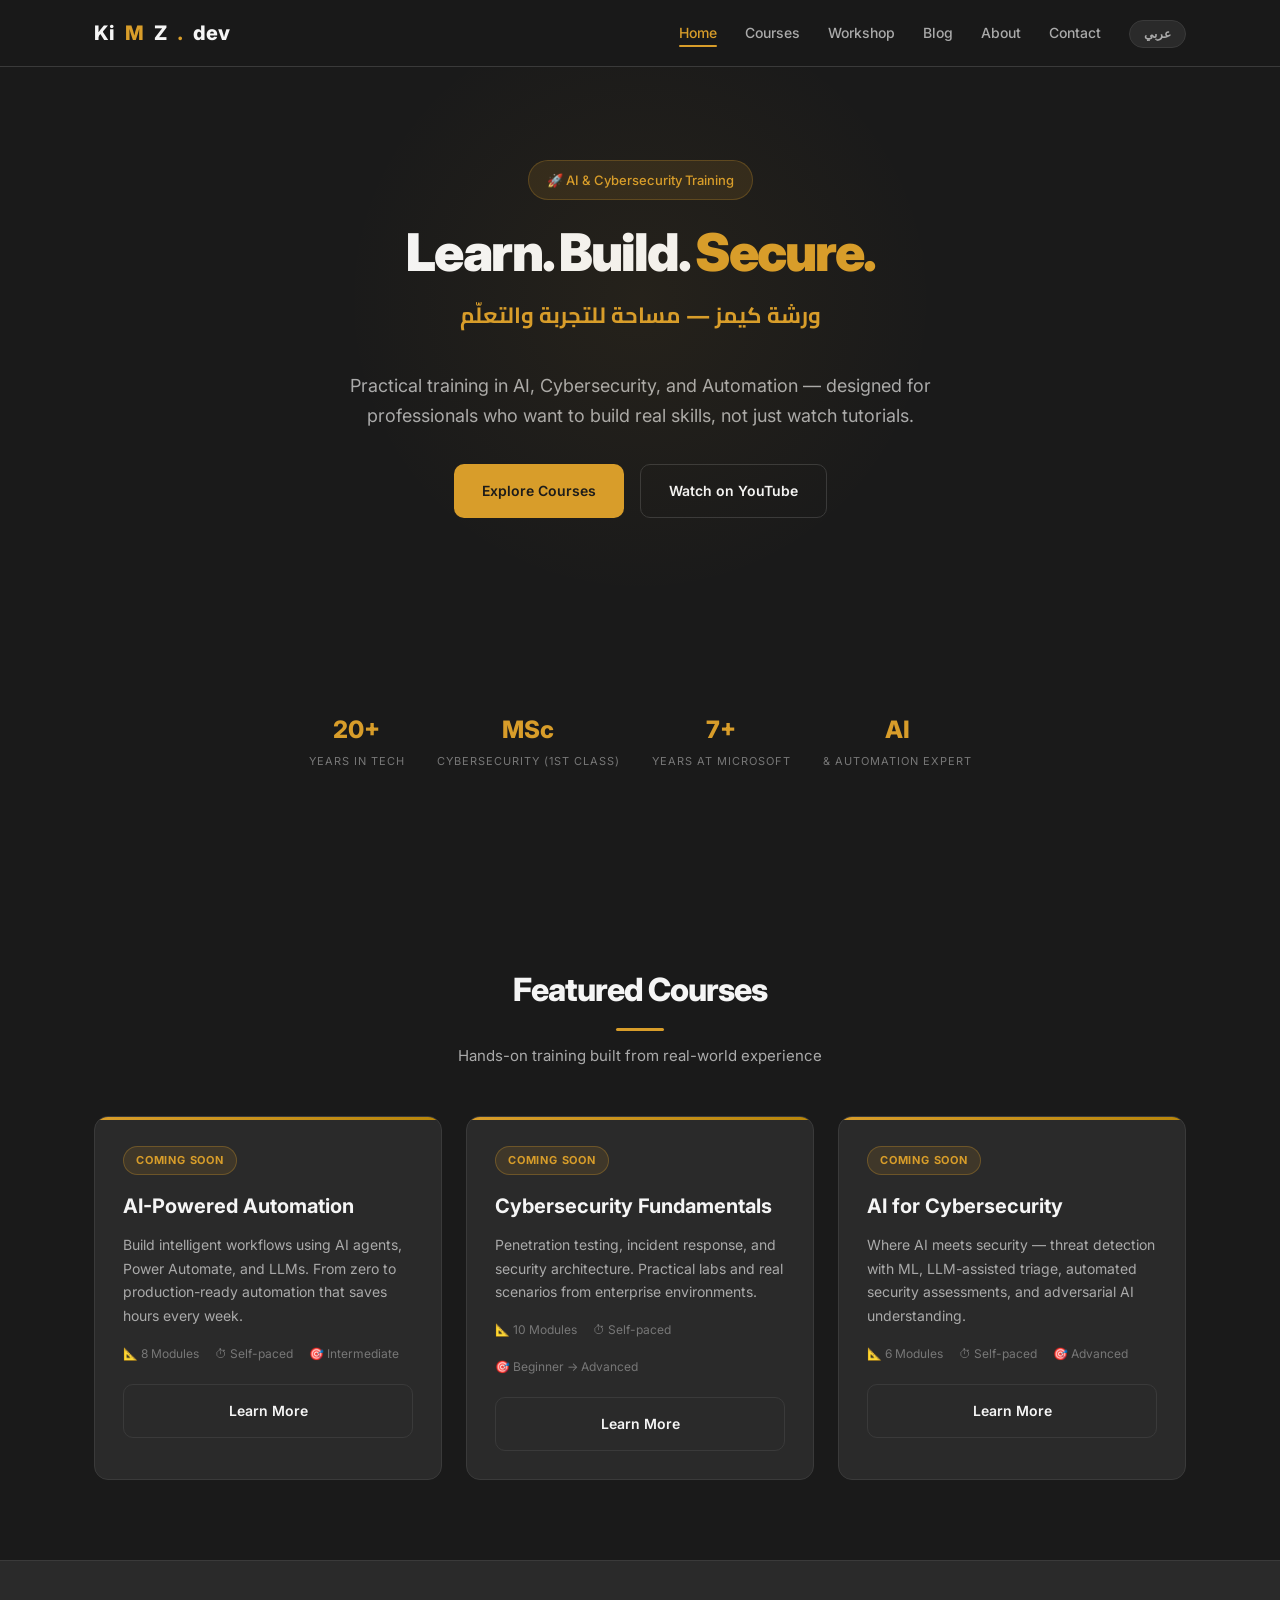
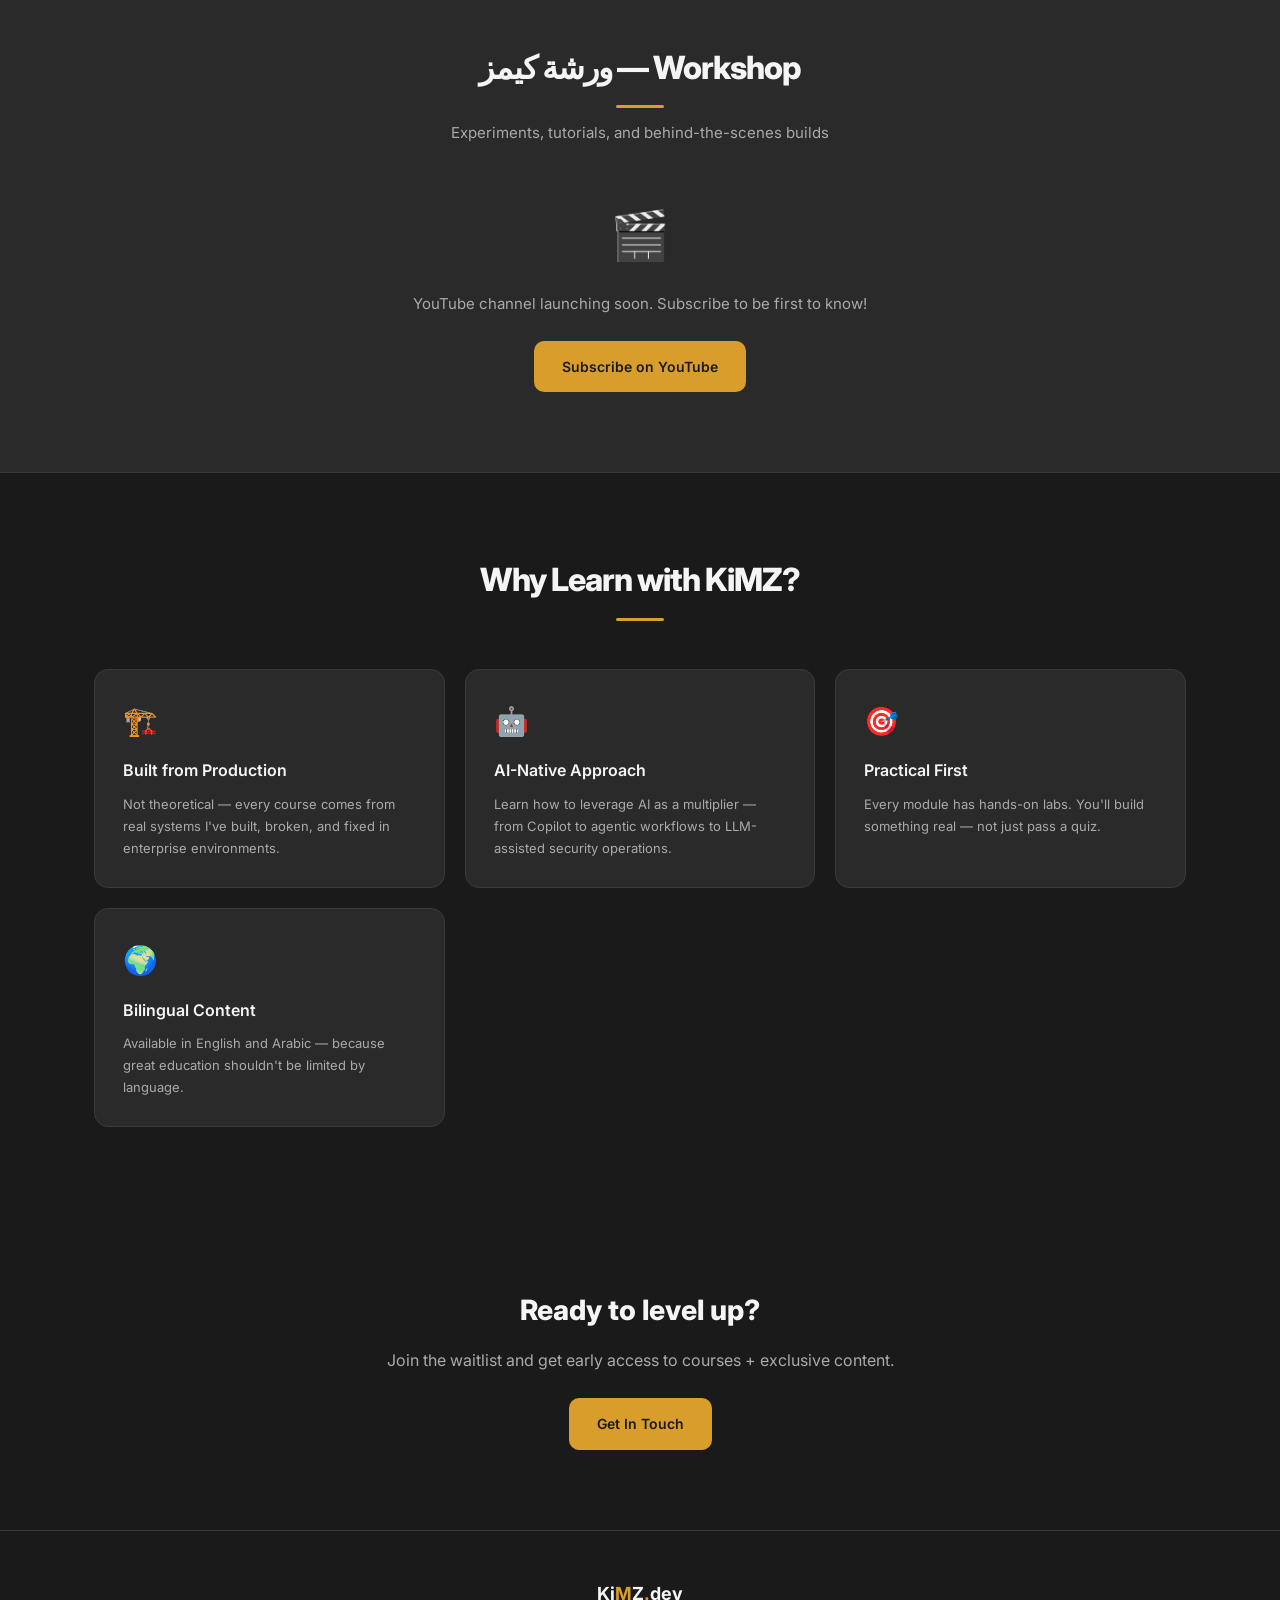
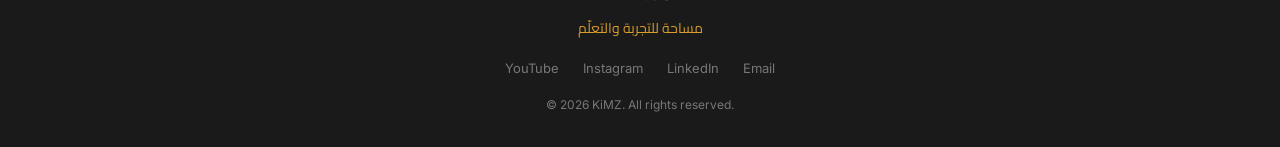
==== index.html @ 9100effc "Initial commit: kimz.dev multi-page website Bilingual (EN/AR) static site for AI & Cybersecurity tra" ====
<!DOCTYPE html>
<html lang="en">
<head>
  <meta charset="UTF-8">
  <meta name="viewport" content="width=device-width, initial-scale=1.0">
  <title>KiMZ — AI & Cybersecurity Training</title>
  <meta name="description" content="Practical training in AI, Cybersecurity, and Automation by Karim Khidr (KiMZ). Hands-on courses for professionals.">
  <meta property="og:title" content="KiMZ — AI & Cybersecurity Training">
  <meta property="og:description" content="Practical training in AI, Cybersecurity, and Automation. Learn. Build. Secure.">
  <meta property="og:type" content="website">
  <link rel="stylesheet" href="css/style.css">
</head>
<body>

<!-- Navigation -->
<nav class="nav">
  <div class="nav-inner">
    <a href="index.html" class="nav-brand">Ki<span class="brand-dot">M</span>Z<span class="brand-dot">.</span>dev</a>
    <ul class="nav-links">
      <li><a href="index.html" data-page="index.html" data-i18n="nav.home">Home</a></li>
      <li><a href="courses.html" data-page="courses.html" data-i18n="nav.courses">Courses</a></li>
      <li><a href="workshop.html" data-page="workshop.html" data-i18n="nav.workshop">Workshop</a></li>
      <li><a href="blog.html" data-page="blog.html" data-i18n="nav.blog">Blog</a></li>
      <li><a href="about.html" data-page="about.html" data-i18n="nav.about">About</a></li>
      <li><a href="contact.html" data-page="contact.html" data-i18n="nav.contact">Contact</a></li>
      <li><button class="lang-toggle" onclick="toggleLanguage()">عربي</button></li>
    </ul>
    <button class="nav-mobile-btn" onclick="toggleMobileNav()">☰</button>
  </div>
</nav>

<!-- Hero -->
<section class="hero">
  <div class="container">
    <div class="hero-badge" data-i18n="hero.badge">🚀 AI & Cybersecurity Training</div>
    <h1 data-i18n="hero.title">Learn. Build. <span class="gold">Secure.</span></h1>
    <p class="arabic-tagline" data-i18n="hero.tagline">ورشة كيمز — مساحة للتجربة والتعلّم</p>
    <p class="subtitle" data-i18n="hero.subtitle">Practical training in AI, Cybersecurity, and Automation — designed for professionals who want to build real skills, not just watch tutorials.</p>
    <div style="display: flex; gap: 16px; justify-content: center; flex-wrap: wrap;">
      <a href="courses.html" class="btn btn-primary" data-i18n="hero.cta_courses">Explore Courses</a>
      <a href="https://youtube.com/@warshetkimz" target="_blank" class="btn btn-outline" data-i18n="hero.cta_youtube">Watch on YouTube</a>
    </div>
  </div>
</section>

<!-- Trust / Stats -->
<section class="section">
  <div class="container">
    <div class="trust-row fade-in">
      <div class="trust-item">
        <div class="trust-value">20+</div>
        <div class="trust-label">Years in Tech</div>
      </div>
      <div class="trust-item">
        <div class="trust-value">MSc</div>
        <div class="trust-label">Cybersecurity (1st Class)</div>
      </div>
      <div class="trust-item">
        <div class="trust-value">7+</div>
        <div class="trust-label">Years at Microsoft</div>
      </div>
      <div class="trust-item">
        <div class="trust-value">AI</div>
        <div class="trust-label">& Automation Expert</div>
      </div>
    </div>
  </div>
</section>

<!-- Featured Courses Preview -->
<section class="section">
  <div class="container">
    <div class="section-header fade-in">
      <h2>Featured Courses</h2>
      <div class="accent-line"></div>
      <p>Hands-on training built from real-world experience</p>
    </div>

    <div class="courses-grid">
      <div class="card course-card fade-in">
        <span class="course-badge">Coming Soon</span>
        <h3>AI-Powered Automation</h3>
        <p class="course-desc">Build intelligent workflows using AI agents, Power Automate, and LLMs. From zero to production-ready automation that saves hours every week.</p>
        <div class="course-meta">
          <span>📐 8 Modules</span>
          <span>⏱ Self-paced</span>
          <span>🎯 Intermediate</span>
        </div>
        <a href="courses.html" class="btn btn-outline" style="width: 100%; justify-content: center;">Learn More</a>
      </div>

      <div class="card course-card fade-in">
        <span class="course-badge">Coming Soon</span>
        <h3>Cybersecurity Fundamentals</h3>
        <p class="course-desc">Penetration testing, incident response, and security architecture. Practical labs and real scenarios from enterprise environments.</p>
        <div class="course-meta">
          <span>📐 10 Modules</span>
          <span>⏱ Self-paced</span>
          <span>🎯 Beginner → Advanced</span>
        </div>
        <a href="courses.html" class="btn btn-outline" style="width: 100%; justify-content: center;">Learn More</a>
      </div>

      <div class="card course-card fade-in">
        <span class="course-badge">Coming Soon</span>
        <h3>AI for Cybersecurity</h3>
        <p class="course-desc">Where AI meets security — threat detection with ML, LLM-assisted triage, automated security assessments, and adversarial AI understanding.</p>
        <div class="course-meta">
          <span>📐 6 Modules</span>
          <span>⏱ Self-paced</span>
          <span>🎯 Advanced</span>
        </div>
        <a href="courses.html" class="btn btn-outline" style="width: 100%; justify-content: center;">Learn More</a>
      </div>
    </div>
  </div>
</section>

<!-- YouTube Preview -->
<section class="section" style="background: var(--bg-card); border-top: 1px solid var(--border); border-bottom: 1px solid var(--border);">
  <div class="container">
    <div class="section-header fade-in">
      <h2>ورشة كيمز — Workshop</h2>
      <div class="accent-line"></div>
      <p>Experiments, tutorials, and behind-the-scenes builds</p>
    </div>
    <div style="text-align: center;" class="fade-in">
      <p style="font-size: 48px; margin-bottom: 16px;">🎬</p>
      <p style="color: var(--text-muted); font-size: 15px; margin-bottom: 24px;">YouTube channel launching soon. Subscribe to be first to know!</p>
      <a href="https://youtube.com/@warshetkimz" target="_blank" class="btn btn-primary">Subscribe on YouTube</a>
    </div>
  </div>
</section>

<!-- Why KiMZ -->
<section class="section">
  <div class="container">
    <div class="section-header fade-in">
      <h2>Why Learn with KiMZ?</h2>
      <div class="accent-line"></div>
    </div>

    <div style="display: grid; grid-template-columns: repeat(auto-fit, minmax(280px, 1fr)); gap: 20px;">
      <div class="card fade-in">
        <p style="font-size: 28px; margin-bottom: 12px;">🏗️</p>
        <h3 style="font-size: 16px; font-weight: 600; margin-bottom: 8px;">Built from Production</h3>
        <p style="font-size: 13px; color: var(--text-muted);">Not theoretical — every course comes from real systems I've built, broken, and fixed in enterprise environments.</p>
      </div>
      <div class="card fade-in">
        <p style="font-size: 28px; margin-bottom: 12px;">🤖</p>
        <h3 style="font-size: 16px; font-weight: 600; margin-bottom: 8px;">AI-Native Approach</h3>
        <p style="font-size: 13px; color: var(--text-muted);">Learn how to leverage AI as a multiplier — from Copilot to agentic workflows to LLM-assisted security operations.</p>
      </div>
      <div class="card fade-in">
        <p style="font-size: 28px; margin-bottom: 12px;">🎯</p>
        <h3 style="font-size: 16px; font-weight: 600; margin-bottom: 8px;">Practical First</h3>
        <p style="font-size: 13px; color: var(--text-muted);">Every module has hands-on labs. You'll build something real — not just pass a quiz.</p>
      </div>
      <div class="card fade-in">
        <p style="font-size: 28px; margin-bottom: 12px;">🌍</p>
        <h3 style="font-size: 16px; font-weight: 600; margin-bottom: 8px;">Bilingual Content</h3>
        <p style="font-size: 13px; color: var(--text-muted);">Available in English and Arabic — because great education shouldn't be limited by language.</p>
      </div>
    </div>
  </div>
</section>

<!-- CTA -->
<section class="section" style="text-align: center;">
  <div class="container fade-in">
    <h2 style="font-size: 28px; font-weight: 800; margin-bottom: 12px;">Ready to level up?</h2>
    <p style="color: var(--text-muted); margin-bottom: 24px;">Join the waitlist and get early access to courses + exclusive content.</p>
    <a href="contact.html" class="btn btn-primary">Get In Touch</a>
  </div>
</section>

<!-- Footer -->
<footer class="footer">
  <div class="container">
    <div class="footer-brand">Ki<span class="gold">M</span>Z<span class="gold">.</span>dev</div>
    <p data-i18n="footer.tagline" style="color: var(--gold); font-family: var(--font-ar); font-size: 14px;">مساحة للتجربة والتعلّم</p>
    <div class="footer-links">
      <a href="https://youtube.com/@warshetkimz" target="_blank">YouTube</a>
      <a href="https://instagram.com/warshetkimz" target="_blank">Instagram</a>
      <a href="https://linkedin.com/in/karim-khidr-39a57123" target="_blank">LinkedIn</a>
      <a href="mailto:kkhidr@gmail.com">Email</a>
    </div>
    <p class="footer-copy" data-i18n="footer.copy">© 2026 KiMZ. All rights reserved.</p>
  </div>
</footer>

<script src="js/main.js"></script>
</body>
</html>
---- css/style.css ----
/* ═══════════════════════════════════════════
   kimz.dev — Global Styles
   Brand: ورشة كيمز (Warshet KiMZ)
   Palette: Amber #D89D2A · Charcoal #1A1A1A · White #F5F5F5
   ═══════════════════════════════════════════ */

@import url('https://fonts.googleapis.com/css2?family=Inter:wght@300;400;500;600;700;800;900&family=Cairo:wght@400;600;700;800&display=swap');

:root {
  --gold: #D89D2A;
  --gold-dim: #b8860b;
  --gold-glow: rgba(216, 157, 42, 0.12);
  --gold-bright: #f0b840;
  --bg: #1A1A1A;
  --bg-card: #2A2A2A;
  --bg-elevated: #3A3A3A;
  --text: #F5F5F5;
  --text-muted: #aaaaaa;
  --text-dim: #777777;
  --border: #3A3A3A;
  --radius: 14px;
  --radius-sm: 8px;
  --transition: 0.3s ease;
  --font-en: 'Inter', -apple-system, BlinkMacSystemFont, sans-serif;
  --font-ar: 'Cairo', 'Inter', sans-serif;
  --max-width: 1140px;
}

* { margin: 0; padding: 0; box-sizing: border-box; }
html { scroll-behavior: smooth; }

body {
  font-family: var(--font-en);
  background: var(--bg);
  color: var(--text);
  line-height: 1.7;
  overflow-x: hidden;
  min-height: 100vh;
}

body[dir="rtl"] {
  font-family: var(--font-ar);
  direction: rtl;
}

a { color: var(--gold); text-decoration: none; transition: color var(--transition); }
a:hover { color: var(--gold-bright); }

img { max-width: 100%; height: auto; }

.container { max-width: var(--max-width); margin: 0 auto; padding: 0 24px; }

/* ─── Navigation ─── */
.nav {
  position: fixed; top: 0; width: 100%; z-index: 1000;
  background: rgba(26, 26, 26, 0.92);
  backdrop-filter: blur(20px);
  border-bottom: 1px solid var(--border);
  padding: 16px 0;
}

.nav-inner {
  max-width: var(--max-width); margin: 0 auto; padding: 0 24px;
  display: flex; justify-content: space-between; align-items: center;
}

.nav-brand {
  display: flex; align-items: center; gap: 10px;
  font-size: 20px; font-weight: 800; color: var(--text);
  text-decoration: none;
}

.nav-brand .brand-dot { color: var(--gold); }

.nav-links { display: flex; gap: 28px; list-style: none; align-items: center; }

.nav-links a {
  color: var(--text-muted); font-size: 14px; font-weight: 500;
  text-decoration: none; transition: color var(--transition);
  position: relative;
}

.nav-links a:hover,
.nav-links a.active { color: var(--gold); }

.nav-links a.active::after {
  content: ''; position: absolute; bottom: -6px; left: 0; right: 0;
  height: 2px; background: var(--gold); border-radius: 1px;
}

.lang-toggle {
  background: var(--bg-card); border: 1px solid var(--border);
  color: var(--text-muted); font-size: 12px; font-weight: 600;
  padding: 6px 14px; border-radius: 20px; cursor: pointer;
  transition: all var(--transition);
}

.lang-toggle:hover { border-color: var(--gold); color: var(--gold); }

.nav-mobile-btn {
  display: none; background: none; border: none;
  color: var(--text); font-size: 24px; cursor: pointer;
}

/* ─── Hero ─── */
.hero {
  padding: 160px 0 80px;
  text-align: center;
  position: relative;
}

.hero::before {
  content: ''; position: absolute; top: 0; left: 50%; transform: translateX(-50%);
  width: 600px; height: 600px;
  background: radial-gradient(circle, rgba(216, 157, 42, 0.06) 0%, transparent 70%);
  pointer-events: none;
}

.hero-badge {
  display: inline-flex; align-items: center; gap: 8px;
  background: var(--gold-glow); border: 1px solid rgba(216, 157, 42, 0.25);
  padding: 8px 18px; border-radius: 24px;
  font-size: 13px; color: var(--gold); font-weight: 500;
  margin-bottom: 24px;
}

.hero h1 {
  font-size: 52px; font-weight: 900; letter-spacing: -2px;
  line-height: 1.1; margin-bottom: 16px;
}

.hero h1 .gold { color: var(--gold); }

.hero .subtitle {
  font-size: 18px; color: var(--text-muted); max-width: 600px;
  margin: 0 auto 32px; line-height: 1.7;
}

.hero .arabic-tagline {
  font-family: var(--font-ar);
  font-size: 22px; font-weight: 700; color: var(--gold);
  margin-bottom: 36px; direction: rtl;
}

/* ─── Buttons ─── */
.btn {
  display: inline-flex; align-items: center; gap: 8px;
  padding: 14px 28px; border-radius: 10px;
  font-size: 14px; font-weight: 600;
  text-decoration: none; transition: all var(--transition);
  cursor: pointer; border: none;
}

.btn-primary {
  background: var(--gold); color: #1A1A1A;
}
.btn-primary:hover { background: var(--gold-bright); color: #1A1A1A; transform: translateY(-2px); box-shadow: 0 8px 24px rgba(216, 157, 42, 0.25); }

.btn-outline {
  background: transparent; color: var(--text);
  border: 1px solid var(--border);
}
.btn-outline:hover { border-color: var(--gold); color: var(--gold); transform: translateY(-2px); }

/* ─── Section ─── */
.section { padding: 80px 0; }
.section-header { text-align: center; margin-bottom: 48px; }
.section-header h2 { font-size: 32px; font-weight: 800; letter-spacing: -1px; margin-bottom: 10px; }
.section-header .accent-line {
  width: 48px; height: 3px; background: var(--gold);
  margin: 0 auto; border-radius: 2px;
}
.section-header p { font-size: 15px; color: var(--text-muted); margin-top: 12px; max-width: 500px; margin-left: auto; margin-right: auto; }

/* ─── Cards ─── */
.card {
  background: var(--bg-card); border: 1px solid var(--border);
  border-radius: var(--radius); padding: 28px;
  transition: all var(--transition);
}
.card:hover { border-color: var(--gold); transform: translateY(-4px); box-shadow: 0 12px 40px rgba(0,0,0,0.3); }

/* ─── Course Cards ─── */
.courses-grid { display: grid; grid-template-columns: repeat(auto-fit, minmax(320px, 1fr)); gap: 24px; }

.course-card { position: relative; overflow: hidden; }
.course-card::before {
  content: ''; position: absolute; top: 0; left: 0; right: 0;
  height: 3px; background: linear-gradient(90deg, var(--gold), var(--gold-dim));
}

.course-badge {
  display: inline-block; background: var(--gold-glow);
  border: 1px solid rgba(216, 157, 42, 0.3);
  color: var(--gold); font-size: 11px; font-weight: 700;
  padding: 4px 12px; border-radius: 16px;
  text-transform: uppercase; letter-spacing: 0.8px;
  margin-bottom: 14px;
}

.course-card h3 { font-size: 20px; font-weight: 700; margin-bottom: 10px; }
.course-card .course-desc { font-size: 14px; color: var(--text-muted); margin-bottom: 16px; line-height: 1.7; }

.course-meta { display: flex; gap: 16px; margin-bottom: 20px; flex-wrap: wrap; }
.course-meta span {
  font-size: 12px; color: var(--text-dim); display: flex;
  align-items: center; gap: 4px;
}

/* ─── Video Grid ─── */
.video-grid { display: grid; grid-template-columns: repeat(auto-fit, minmax(300px, 1fr)); gap: 20px; }
.video-card { border-radius: var(--radius); overflow: hidden; }
.video-card iframe { width: 100%; aspect-ratio: 16/9; border: none; border-radius: var(--radius); }

/* ─── Blog ─── */
.blog-grid { display: grid; grid-template-columns: repeat(auto-fit, minmax(320px, 1fr)); gap: 24px; }
.blog-card .blog-date { font-size: 12px; color: var(--text-dim); margin-bottom: 8px; }
.blog-card h3 { font-size: 18px; font-weight: 600; margin-bottom: 8px; }
.blog-card p { font-size: 14px; color: var(--text-muted); }
.blog-card .blog-tags { display: flex; gap: 8px; margin-top: 14px; flex-wrap: wrap; }
.blog-tag {
  font-size: 11px; padding: 4px 10px; border-radius: 12px;
  background: var(--gold-glow); color: var(--gold);
  border: 1px solid rgba(216, 157, 42, 0.2);
}

/* ─── About Section ─── */
.about-grid { display: grid; grid-template-columns: 1fr 2fr; gap: 40px; align-items: start; }
.about-avatar {
  width: 180px; height: 180px; border-radius: 50%;
  border: 3px solid var(--gold);
  overflow: hidden; margin: 0 auto;
}
.about-avatar img { width: 100%; height: 100%; object-fit: cover; }

/* ─── Contact Form ─── */
.contact-grid { display: grid; grid-template-columns: 1fr 1fr; gap: 40px; }

.form-group { margin-bottom: 20px; }
.form-group label {
  display: block; font-size: 13px; font-weight: 500;
  color: var(--text-muted); margin-bottom: 6px;
}
.form-group input,
.form-group textarea,
.form-group select {
  width: 100%; padding: 12px 16px;
  background: var(--bg-card); border: 1px solid var(--border);
  border-radius: var(--radius-sm); color: var(--text);
  font-family: inherit; font-size: 14px;
  transition: border-color var(--transition);
}
.form-group input:focus,
.form-group textarea:focus,
.form-group select:focus {
  outline: none; border-color: var(--gold);
}
.form-group textarea { min-height: 120px; resize: vertical; }

/* ─── Footer ─── */
.footer {
  padding: 48px 0 32px;
  border-top: 1px solid var(--border);
  text-align: center;
}
.footer-brand { font-size: 18px; font-weight: 700; margin-bottom: 8px; }
.footer-brand .gold { color: var(--gold); }
.footer-links { display: flex; justify-content: center; gap: 24px; margin: 16px 0; flex-wrap: wrap; }
.footer-links a { color: var(--text-dim); font-size: 13px; }
.footer-links a:hover { color: var(--gold); }
.footer-copy { font-size: 12px; color: var(--text-dim); margin-top: 16px; }

/* ─── Trust Badges ─── */
.trust-row {
  display: flex; justify-content: center; gap: 32px;
  padding: 32px 0; flex-wrap: wrap;
}
.trust-item { text-align: center; }
.trust-value { font-size: 24px; font-weight: 800; color: var(--gold); }
.trust-label { font-size: 11px; color: var(--text-dim); text-transform: uppercase; letter-spacing: 1px; margin-top: 2px; }

/* ─── Animations ─── */
.fade-in {
  opacity: 0; transform: translateY(20px);
  transition: opacity 0.6s ease, transform 0.6s ease;
}
.fade-in.visible { opacity: 1; transform: translateY(0); }

/* ─── Responsive ─── */
@media (max-width: 768px) {
  .hero h1 { font-size: 34px; }
  .hero .subtitle { font-size: 15px; }
  .nav-links { display: none; }
  .nav-mobile-btn { display: block; }
  .nav-links.open {
    display: flex; flex-direction: column;
    position: absolute; top: 60px; left: 0; right: 0;
    background: rgba(26, 26, 26, 0.98); padding: 24px;
    border-bottom: 1px solid var(--border);
    gap: 16px;
  }
  .about-grid { grid-template-columns: 1fr; text-align: center; }
  .contact-grid { grid-template-columns: 1fr; }
  .courses-grid { grid-template-columns: 1fr; }
  .trust-row { gap: 20px; }
}
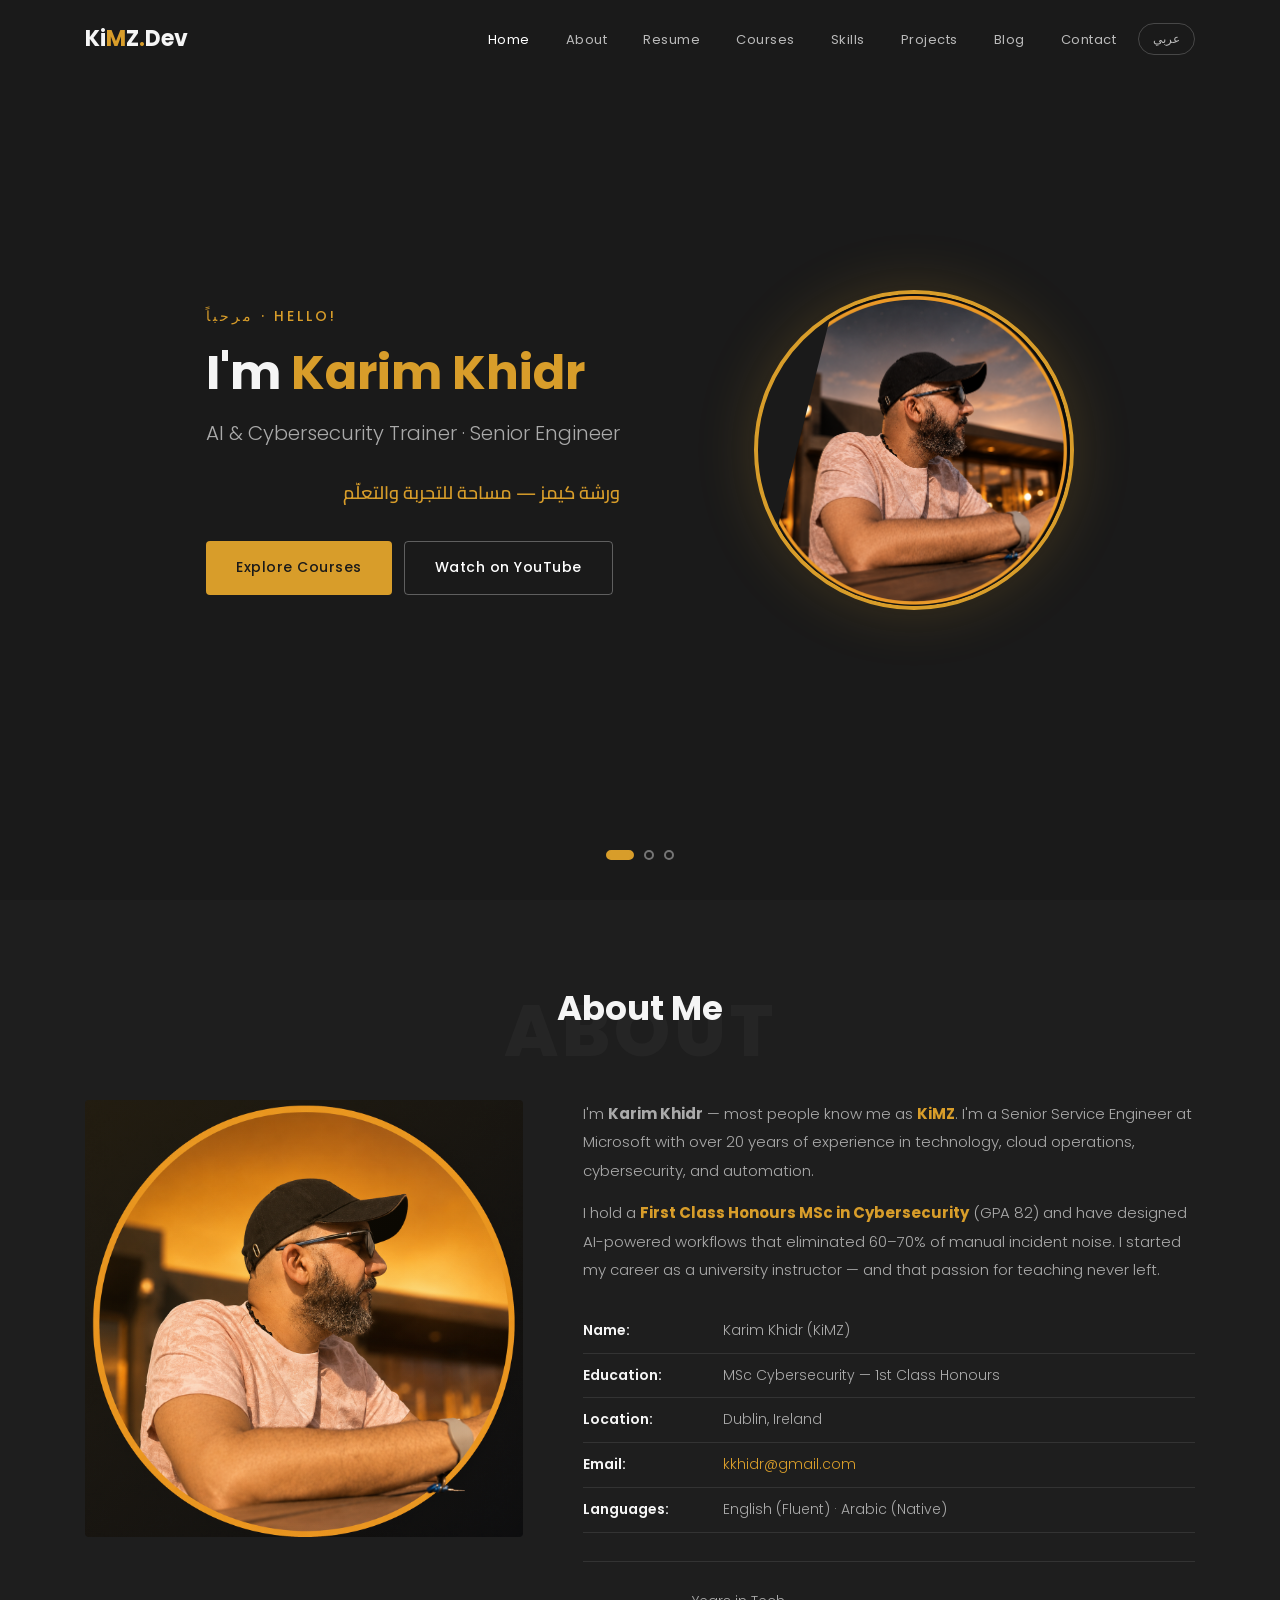
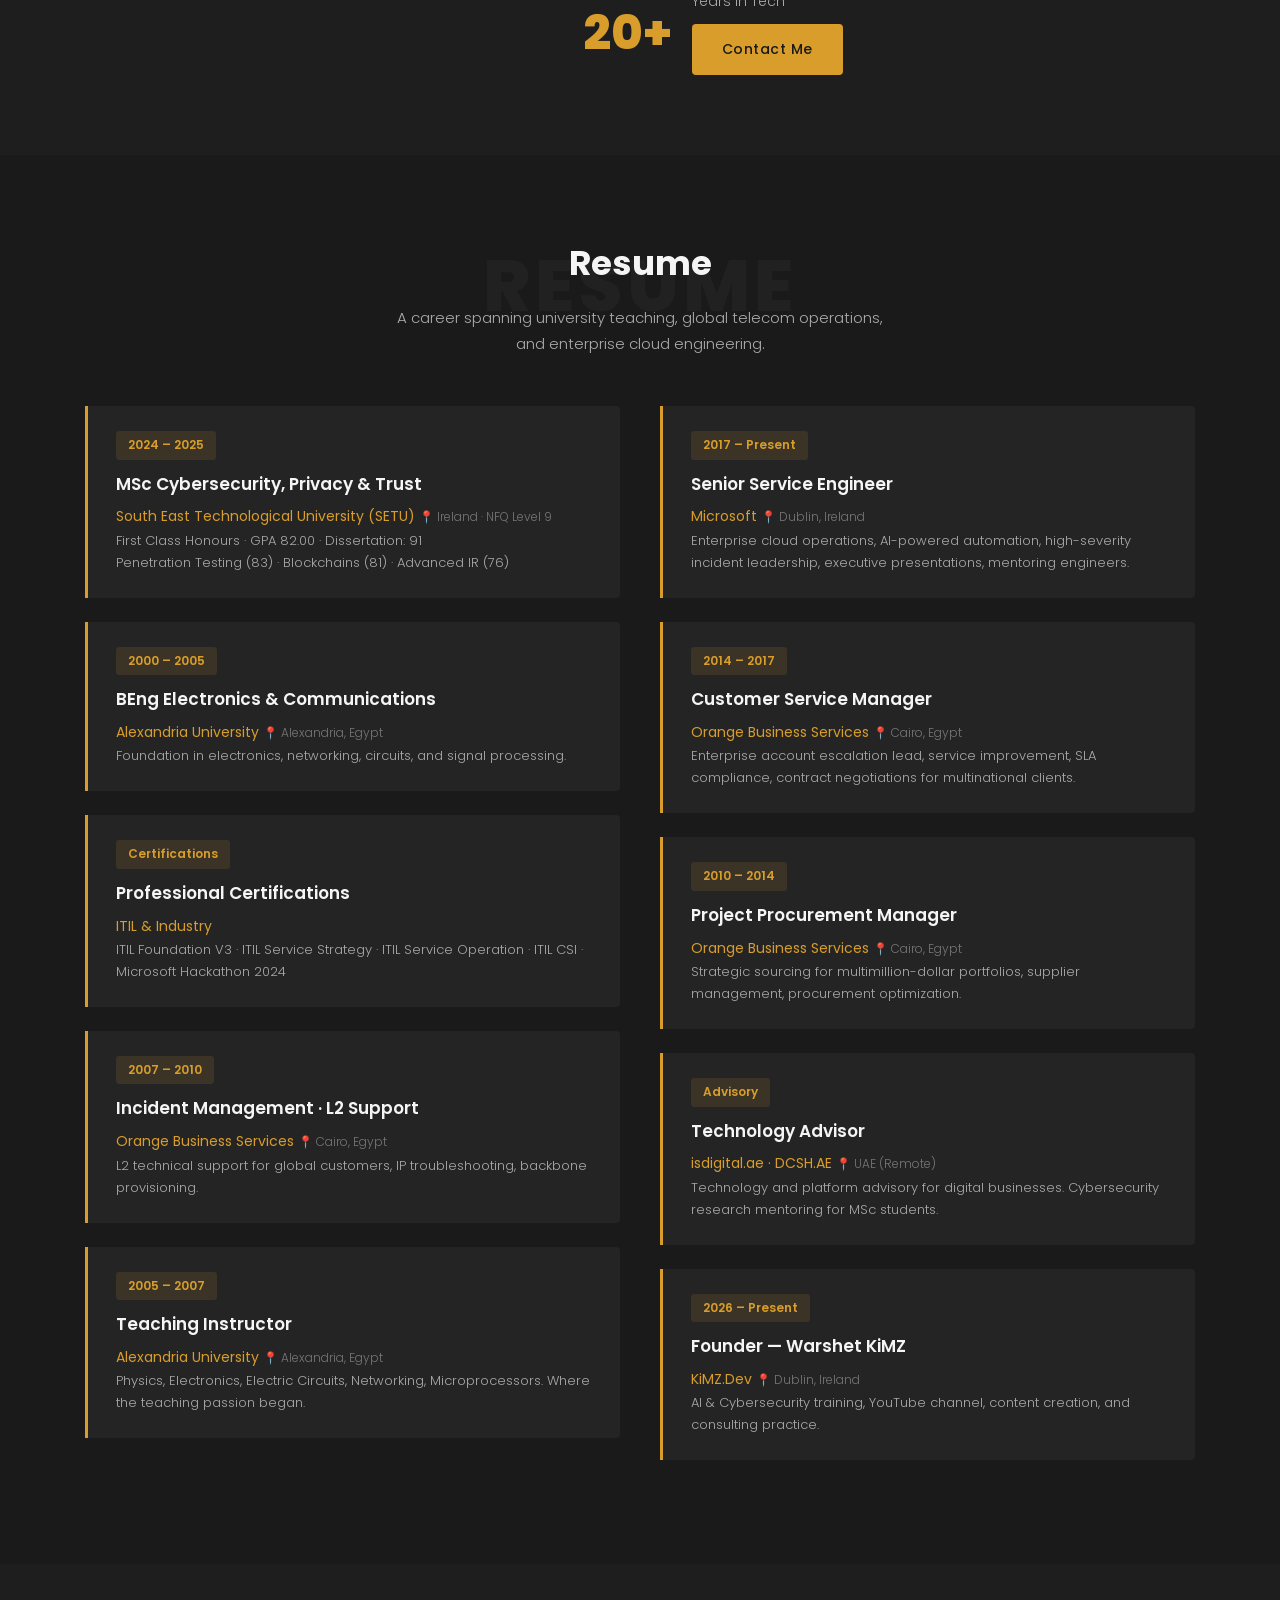
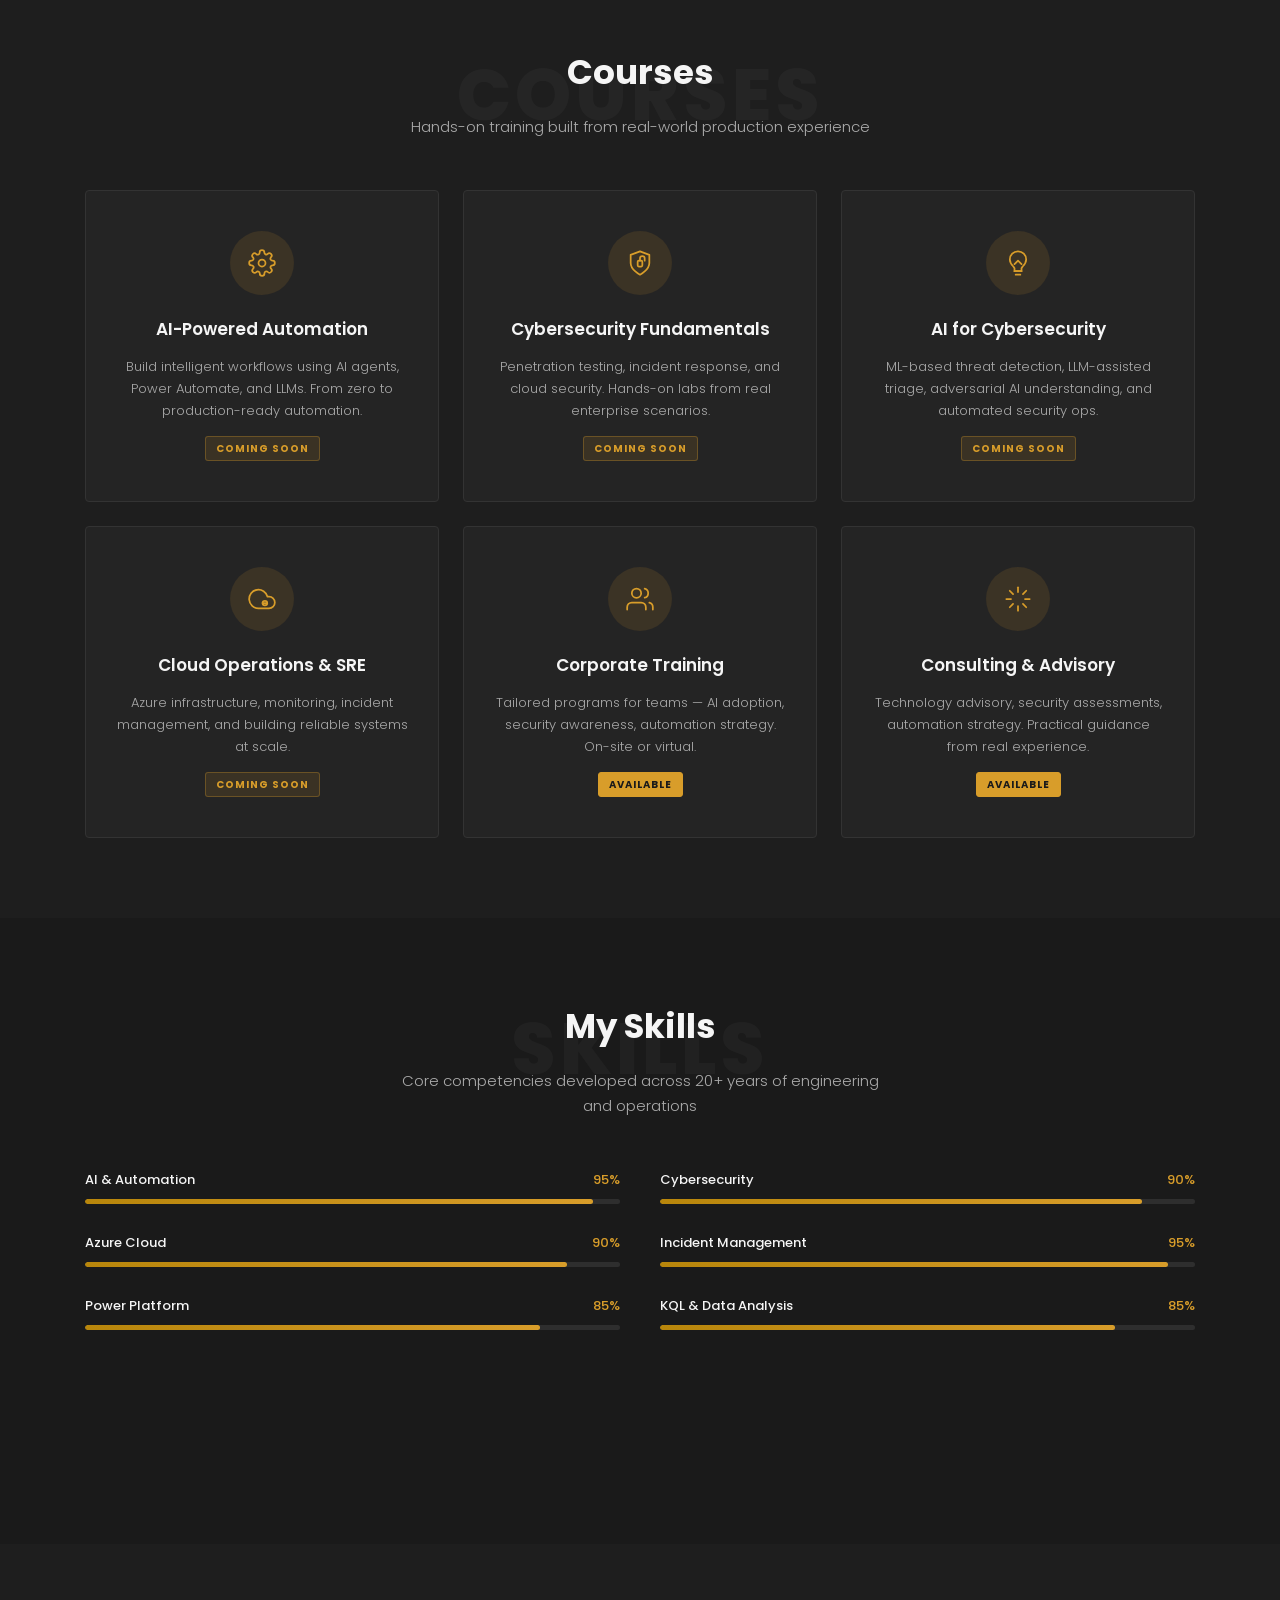
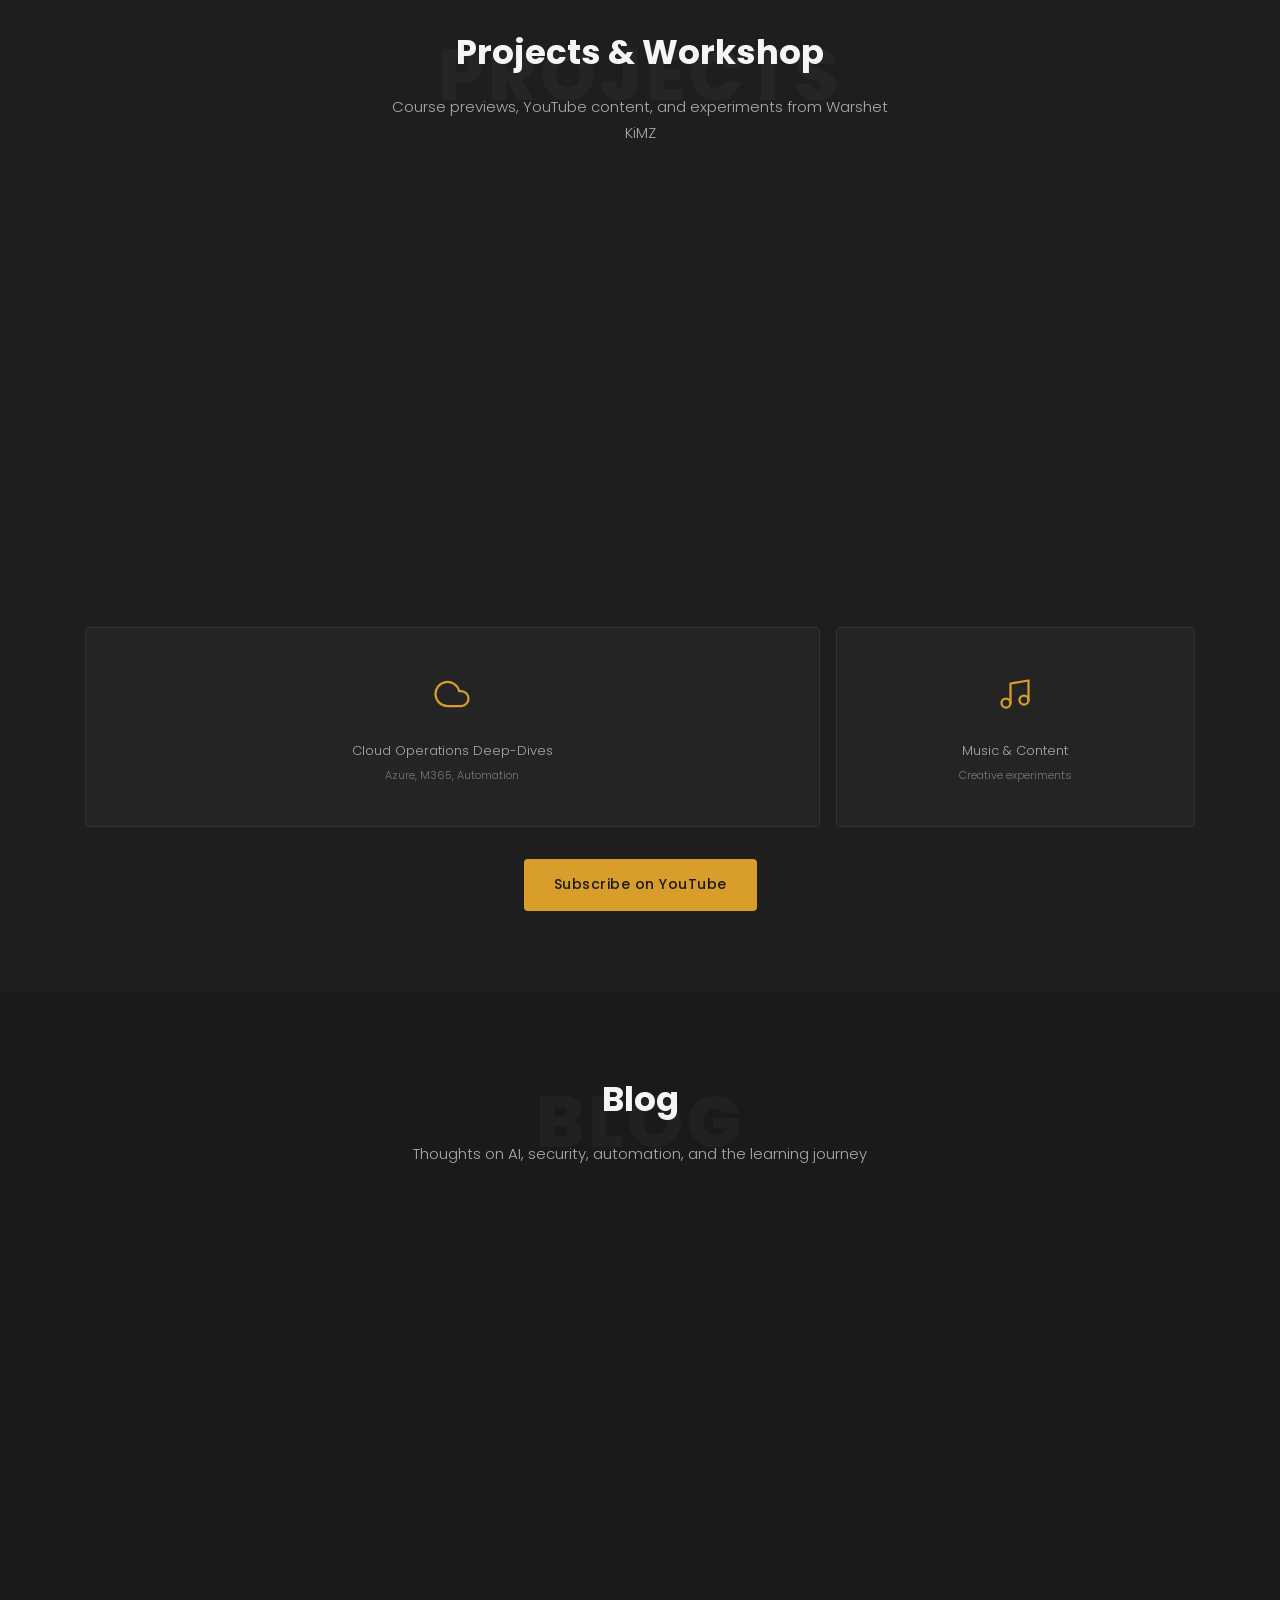
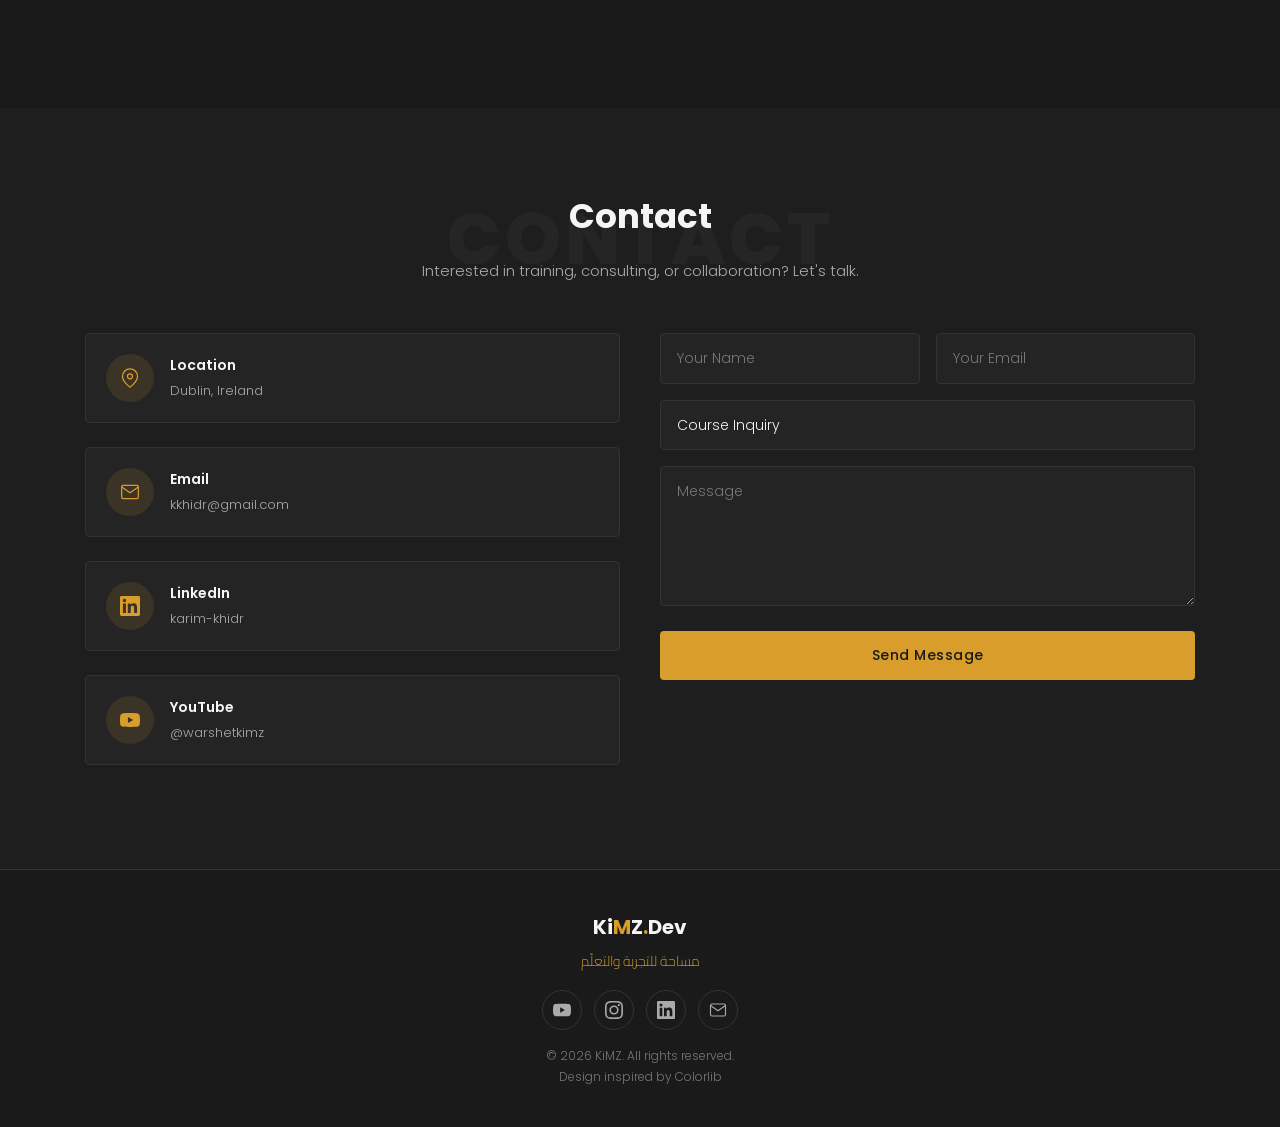
==== commit b481a779: "Add branded K favicon (SVG, ICO, Apple touch icon) - Amber gold K on charcoal rounded rectangle - SV" ====
--- a/index.html
+++ b/index.html
@@ -4,191 +4,587 @@
   <meta charset="UTF-8">
   <meta name="viewport" content="width=device-width, initial-scale=1.0">
   <title>KiMZ — AI & Cybersecurity Training</title>
-  <meta name="description" content="Practical training in AI, Cybersecurity, and Automation by Karim Khidr (KiMZ). Hands-on courses for professionals.">
-  <meta property="og:title" content="KiMZ — AI & Cybersecurity Training">
-  <meta property="og:description" content="Practical training in AI, Cybersecurity, and Automation. Learn. Build. Secure.">
+  <meta name="description" content="Practical AI & Cybersecurity training by Karim Khidr (KiMZ). 20+ years experience, MSc First Class Honours. Courses, consulting, and Warshet KiMZ YouTube channel.">
+  <meta property="og:title" content="KiMZ — Learn. Build. Secure.">
+  <meta property="og:description" content="AI & Cybersecurity training from 20+ years of production experience.">
   <meta property="og:type" content="website">
-  <link rel="stylesheet" href="css/style.css">
+  <link rel="icon" type="image/svg+xml" href="favicon.svg">
+  <link rel="icon" type="image/x-icon" href="favicon.ico">
+  <link rel="apple-touch-icon" href="apple-touch-icon.png">
+  <link rel="stylesheet" href="css/clark.css">
 </head>
 <body>
 
-<!-- Navigation -->
-<nav class="nav">
-  <div class="nav-inner">
-    <a href="index.html" class="nav-brand">Ki<span class="brand-dot">M</span>Z<span class="brand-dot">.</span>dev</a>
-    <ul class="nav-links">
-      <li><a href="index.html" data-page="index.html" data-i18n="nav.home">Home</a></li>
-      <li><a href="courses.html" data-page="courses.html" data-i18n="nav.courses">Courses</a></li>
-      <li><a href="workshop.html" data-page="workshop.html" data-i18n="nav.workshop">Workshop</a></li>
-      <li><a href="blog.html" data-page="blog.html" data-i18n="nav.blog">Blog</a></li>
-      <li><a href="about.html" data-page="about.html" data-i18n="nav.about">About</a></li>
-      <li><a href="contact.html" data-page="contact.html" data-i18n="nav.contact">Contact</a></li>
-      <li><button class="lang-toggle" onclick="toggleLanguage()">عربي</button></li>
+<!-- ═══ NAVBAR ═══ -->
+<nav class="navbar">
+  <div class="container">
+    <a href="#home" class="navbar-brand">Ki<span>M</span>Z<span>.</span>Dev</a>
+    <ul class="nav-menu">
+      <li><a href="#home" data-i18n="nav.home">Home</a></li>
+      <li><a href="#about" data-i18n="nav.about">About</a></li>
+      <li><a href="#resume" data-i18n="nav.resume">Resume</a></li>
+      <li><a href="#courses" data-i18n="nav.courses">Courses</a></li>
+      <li><a href="#skills" data-i18n="nav.skills">Skills</a></li>
+      <li><a href="#projects" data-i18n="nav.projects">Projects</a></li>
+      <li><a href="#blog" data-i18n="nav.blog">Blog</a></li>
+      <li><a href="#contact" data-i18n="nav.contact">Contact</a></li>
+      <li><button class="lang-btn" onclick="toggleLanguage()">عربي</button></li>
     </ul>
-    <button class="nav-mobile-btn" onclick="toggleMobileNav()">☰</button>
+    <button class="nav-toggle" onclick="toggleMobileNav()">☰</button>
   </div>
 </nav>
 
-<!-- Hero -->
-<section class="hero">
-  <div class="container">
-    <div class="hero-badge" data-i18n="hero.badge">🚀 AI & Cybersecurity Training</div>
-    <h1 data-i18n="hero.title">Learn. Build. <span class="gold">Secure.</span></h1>
-    <p class="arabic-tagline" data-i18n="hero.tagline">ورشة كيمز — مساحة للتجربة والتعلّم</p>
-    <p class="subtitle" data-i18n="hero.subtitle">Practical training in AI, Cybersecurity, and Automation — designed for professionals who want to build real skills, not just watch tutorials.</p>
-    <div style="display: flex; gap: 16px; justify-content: center; flex-wrap: wrap;">
-      <a href="courses.html" class="btn btn-primary" data-i18n="hero.cta_courses">Explore Courses</a>
-      <a href="https://youtube.com/@warshetkimz" target="_blank" class="btn btn-outline" data-i18n="hero.cta_youtube">Watch on YouTube</a>
-    </div>
-  </div>
-</section>
-
-<!-- Trust / Stats -->
-<section class="section">
-  <div class="container">
-    <div class="trust-row fade-in">
-      <div class="trust-item">
-        <div class="trust-value">20+</div>
-        <div class="trust-label">Years in Tech</div>
-      </div>
-      <div class="trust-item">
-        <div class="trust-value">MSc</div>
-        <div class="trust-label">Cybersecurity (1st Class)</div>
-      </div>
-      <div class="trust-item">
-        <div class="trust-value">7+</div>
-        <div class="trust-label">Years at Microsoft</div>
-      </div>
-      <div class="trust-item">
-        <div class="trust-value">AI</div>
-        <div class="trust-label">& Automation Expert</div>
-      </div>
-    </div>
-  </div>
-</section>
-
-<!-- Featured Courses Preview -->
-<section class="section">
-  <div class="container">
-    <div class="section-header fade-in">
-      <h2>Featured Courses</h2>
-      <div class="accent-line"></div>
-      <p>Hands-on training built from real-world experience</p>
-    </div>
-
-    <div class="courses-grid">
-      <div class="card course-card fade-in">
-        <span class="course-badge">Coming Soon</span>
+<!-- ═══ HERO SLIDER ═══ -->
+<section class="hero" id="home">
+  <div class="hero-slider">
+
+    <!-- Slide 1: Personal intro -->
+    <div class="hero-slide active">
+      <div class="overlay"></div>
+      <div class="container">
+        <div class="hero-content">
+          <div class="hero-text">
+            <span class="subheading">مرحباً · Hello!</span>
+            <h1>I'm <span class="highlight">Karim Khidr</span></h1>
+            <h2>AI & Cybersecurity Trainer · Senior Engineer</h2>
+            <p class="arabic-line">ورشة كيمز — مساحة للتجربة والتعلّم</p>
+            <div style="display: flex; gap: 12px; flex-wrap: wrap;">
+              <a href="#courses" class="btn btn-primary">Explore Courses</a>
+              <a href="https://youtube.com/@warshetkimz" target="_blank" class="btn btn-outline">Watch on YouTube</a>
+            </div>
+          </div>
+          <div class="hero-img">
+            <div class="hero-avatar-circle">
+              <img src="assets/img/profile_avatar_night.png" alt="Karim Khidr">
+            </div>
+          </div>
+        </div>
+      </div>
+    </div>
+
+    <!-- Slide 2: Training value prop -->
+    <div class="hero-slide">
+      <div class="overlay"></div>
+      <div class="container">
+        <div class="hero-content">
+          <div class="hero-text">
+            <span class="subheading">Train with confidence</span>
+            <h1>Learn. Build. <span class="highlight">Secure.</span></h1>
+            <h2>Practical AI & Cybersecurity training from 20+ years of production experience</h2>
+            <p class="arabic-line"></p>
+            <div style="display: flex; gap: 12px; flex-wrap: wrap;">
+              <a href="#courses" class="btn btn-primary">View Courses</a>
+              <a href="#about" class="btn btn-outline">About Me</a>
+            </div>
+          </div>
+          <div class="hero-img">
+            <div class="hero-avatar-circle">
+              <img src="assets/img/profile_avatar_warm_reference.png" alt="KiMZ">
+            </div>
+          </div>
+        </div>
+      </div>
+    </div>
+
+    <!-- Slide 3: Workshop / YouTube -->
+    <div class="hero-slide">
+      <div class="overlay"></div>
+      <div class="container">
+        <div class="hero-content">
+          <div class="hero-text">
+            <span class="subheading">ورشة كيمز</span>
+            <h1>The <span class="highlight">Workshop</span></h1>
+            <h2>Tutorials, experiments, and behind-the-scenes builds on YouTube</h2>
+            <p class="arabic-line">مساحة للتجربة والتعلّم</p>
+            <div style="display: flex; gap: 12px; flex-wrap: wrap;">
+              <a href="https://youtube.com/@warshetkimz" target="_blank" class="btn btn-primary">Subscribe</a>
+              <a href="#projects" class="btn btn-outline">Learn More</a>
+            </div>
+          </div>
+          <div class="hero-img">
+            <div class="hero-avatar-circle" style="border-color: var(--gold-dim);">
+              <img src="assets/img/youtube_banner_studio.png" alt="Warshet KiMZ Studio">
+            </div>
+          </div>
+        </div>
+      </div>
+    </div>
+  </div>
+
+  <div class="hero-dots">
+    <div class="hero-dot active" onclick="goToSlide(0)"></div>
+    <div class="hero-dot" onclick="goToSlide(1)"></div>
+    <div class="hero-dot" onclick="goToSlide(2)"></div>
+  </div>
+</section>
+
+<!-- ═══ ABOUT ═══ -->
+<section class="section section-alt" id="about">
+  <div class="container">
+    <div class="section-heading">
+      <div class="section-heading-wrap">
+        <span class="big-text" data-i18n="about.big">About</span>
+        <h2 data-i18n="about.heading">About Me</h2>
+      </div>
+    </div>
+
+    <div class="about-grid">
+      <div class="about-img-wrap animate-left">
+        <div class="about-img">
+          <img src="assets/img/profile_avatar_warm_reference.png" alt="Karim Khidr">
+        </div>
+      </div>
+
+      <div class="animate-right">
+        <p style="font-size: 15px; color: var(--text-muted); line-height: 1.9; margin-bottom: 14px;" data-i18n="about.bio1">
+          I'm <strong>Karim Khidr</strong> — most people know me as <strong style="color:var(--gold)">KiMZ</strong>. I'm a Senior Service Engineer at Microsoft with over 20 years of experience in technology, cloud operations, cybersecurity, and automation.
+        </p>
+        <p style="font-size: 15px; color: var(--text-muted); line-height: 1.9; margin-bottom: 20px;" data-i18n="about.bio2">
+          I hold a <strong style="color:var(--gold)">First Class Honours MSc in Cybersecurity</strong> (GPA 82) and have designed AI-powered workflows that eliminated 60–70% of manual incident noise. I started my career as a university instructor — and that passion for teaching never left.
+        </p>
+
+        <ul class="about-info">
+          <li><span>Name:</span> <span>Karim Khidr (KiMZ)</span></li>
+          <li><span>Education:</span> <span>MSc Cybersecurity — 1st Class Honours</span></li>
+          <li><span>Location:</span> <span>Dublin, Ireland</span></li>
+          <li><span>Email:</span> <span><a href="mailto:kkhidr@gmail.com">kkhidr@gmail.com</a></span></li>
+          <li><span>Languages:</span> <span>English (Fluent) · Arabic (Native)</span></li>
+        </ul>
+
+        <div class="counter-box">
+          <div>
+            <div class="counter-number" data-number="20">0</div>
+          </div>
+          <div>
+            <p class="counter-label" data-i18n="about.counter_label">Years in Tech</p>
+            <p style="margin-top: 10px;"><a href="#contact" class="btn btn-primary" data-i18n="about.btn">Contact Me</a></p>
+          </div>
+        </div>
+      </div>
+    </div>
+  </div>
+</section>
+
+<!-- ═══ RESUME ═══ -->
+<section class="section" id="resume">
+  <div class="container">
+    <div class="section-heading">
+      <div class="section-heading-wrap">
+        <span class="big-text" data-i18n="resume.big">Resume</span>
+        <h2 data-i18n="resume.heading">Resume</h2>
+      </div>
+      <p data-i18n="resume.desc">A career spanning university teaching, global telecom operations, and enterprise cloud engineering.</p>
+    </div>
+
+    <div class="resume-row">
+      <!-- Left Column: Education + Early Career -->
+      <div>
+        <div class="resume-wrap animate">
+          <span class="date">2024 – 2025</span>
+          <h3>MSc Cybersecurity, Privacy & Trust</h3>
+          <span class="position">South East Technological University (SETU)</span>
+          <span class="location">📍 Ireland · NFQ Level 9</span>
+          <p>First Class Honours · GPA 82.00 · Dissertation: 91<br>Penetration Testing (83) · Blockchains (81) · Advanced IR (76)</p>
+        </div>
+
+        <div class="resume-wrap animate">
+          <span class="date">2000 – 2005</span>
+          <h3>BEng Electronics & Communications</h3>
+          <span class="position">Alexandria University</span>
+          <span class="location">📍 Alexandria, Egypt</span>
+          <p>Foundation in electronics, networking, circuits, and signal processing.</p>
+        </div>
+
+        <div class="resume-wrap animate">
+          <span class="date">Certifications</span>
+          <h3>Professional Certifications</h3>
+          <span class="position">ITIL & Industry</span>
+          <p>ITIL Foundation V3 · ITIL Service Strategy · ITIL Service Operation · ITIL CSI · Microsoft Hackathon 2024</p>
+        </div>
+
+        <div class="resume-wrap animate">
+          <span class="date">2007 – 2010</span>
+          <h3>Incident Management · L2 Support</h3>
+          <span class="position">Orange Business Services</span>
+          <span class="location">📍 Cairo, Egypt</span>
+          <p>L2 technical support for global customers, IP troubleshooting, backbone provisioning.</p>
+        </div>
+
+        <div class="resume-wrap animate">
+          <span class="date">2005 – 2007</span>
+          <h3>Teaching Instructor</h3>
+          <span class="position">Alexandria University</span>
+          <span class="location">📍 Alexandria, Egypt</span>
+          <p>Physics, Electronics, Electric Circuits, Networking, Microprocessors. Where the teaching passion began.</p>
+        </div>
+      </div>
+
+      <!-- Right Column: Microsoft + Senior Roles -->
+      <div>
+        <div class="resume-wrap animate">
+          <span class="date">2017 – Present</span>
+          <h3>Senior Service Engineer</h3>
+          <span class="position">Microsoft</span>
+          <span class="location">📍 Dublin, Ireland</span>
+          <p>Enterprise cloud operations, AI-powered automation, high-severity incident leadership, executive presentations, mentoring engineers.</p>
+        </div>
+
+        <div class="resume-wrap animate">
+          <span class="date">2014 – 2017</span>
+          <h3>Customer Service Manager</h3>
+          <span class="position">Orange Business Services</span>
+          <span class="location">📍 Cairo, Egypt</span>
+          <p>Enterprise account escalation lead, service improvement, SLA compliance, contract negotiations for multinational clients.</p>
+        </div>
+
+        <div class="resume-wrap animate">
+          <span class="date">2010 – 2014</span>
+          <h3>Project Procurement Manager</h3>
+          <span class="position">Orange Business Services</span>
+          <span class="location">📍 Cairo, Egypt</span>
+          <p>Strategic sourcing for multimillion-dollar portfolios, supplier management, procurement optimization.</p>
+        </div>
+
+        <div class="resume-wrap animate">
+          <span class="date">Advisory</span>
+          <h3>Technology Advisor</h3>
+          <span class="position">isdigital.ae · DCSH.AE</span>
+          <span class="location">📍 UAE (Remote)</span>
+          <p>Technology and platform advisory for digital businesses. Cybersecurity research mentoring for MSc students.</p>
+        </div>
+
+        <div class="resume-wrap animate">
+          <span class="date">2026 – Present</span>
+          <h3>Founder — Warshet KiMZ</h3>
+          <span class="position">KiMZ.Dev</span>
+          <span class="location">📍 Dublin, Ireland</span>
+          <p>AI & Cybersecurity training, YouTube channel, content creation, and consulting practice.</p>
+        </div>
+      </div>
+    </div>
+  </div>
+</section>
+
+<!-- ═══ COURSES (Services) ═══ -->
+<section class="section section-alt" id="courses">
+  <div class="container">
+    <div class="section-heading">
+      <div class="section-heading-wrap">
+        <span class="big-text" data-i18n="courses.big">Courses</span>
+        <h2 data-i18n="courses.heading">Courses</h2>
+      </div>
+      <p data-i18n="courses.desc">Hands-on training built from real-world production experience</p>
+    </div>
+
+    <div class="services-grid">
+      <div class="service-card animate">
+        <div class="service-icon"><svg width="28" height="28" viewBox="0 0 24 24" fill="none" stroke="currentColor" stroke-width="1.5" stroke-linecap="round" stroke-linejoin="round"><circle cx="12" cy="12" r="3"/><path d="M19.4 15a1.65 1.65 0 0 0 .33 1.82l.06.06a2 2 0 0 1-2.83 2.83l-.06-.06a1.65 1.65 0 0 0-1.82-.33 1.65 1.65 0 0 0-1 1.51V21a2 2 0 0 1-4 0v-.09A1.65 1.65 0 0 0 9 19.4a1.65 1.65 0 0 0-1.82.33l-.06.06a2 2 0 0 1-2.83-2.83l.06-.06A1.65 1.65 0 0 0 4.68 15a1.65 1.65 0 0 0-1.51-1H3a2 2 0 0 1 0-4h.09A1.65 1.65 0 0 0 4.6 9a1.65 1.65 0 0 0-.33-1.82l-.06-.06a2 2 0 0 1 2.83-2.83l.06.06A1.65 1.65 0 0 0 9 4.68a1.65 1.65 0 0 0 1-1.51V3a2 2 0 0 1 4 0v.09a1.65 1.65 0 0 0 1 1.51 1.65 1.65 0 0 0 1.82-.33l.06-.06a2 2 0 0 1 2.83 2.83l-.06.06A1.65 1.65 0 0 0 19.4 9a1.65 1.65 0 0 0 1.51 1H21a2 2 0 0 1 0 4h-.09a1.65 1.65 0 0 0-1.51 1z"/></svg></div>
         <h3>AI-Powered Automation</h3>
-        <p class="course-desc">Build intelligent workflows using AI agents, Power Automate, and LLMs. From zero to production-ready automation that saves hours every week.</p>
-        <div class="course-meta">
-          <span>📐 8 Modules</span>
-          <span>⏱ Self-paced</span>
-          <span>🎯 Intermediate</span>
-        </div>
-        <a href="courses.html" class="btn btn-outline" style="width: 100%; justify-content: center;">Learn More</a>
-      </div>
-
-      <div class="card course-card fade-in">
-        <span class="course-badge">Coming Soon</span>
+        <p>Build intelligent workflows using AI agents, Power Automate, and LLMs. From zero to production-ready automation.</p>
+        <span class="service-badge">Coming Soon</span>
+      </div>
+
+      <div class="service-card animate">
+        <div class="service-icon"><svg width="28" height="28" viewBox="0 0 24 24" fill="none" stroke="currentColor" stroke-width="1.5" stroke-linecap="round" stroke-linejoin="round"><path d="M12 22s8-4 8-10V5l-8-3-8 3v7c0 6 8 10 8 10z"/><rect x="10" y="10" width="4" height="5" rx="1"/><path d="M12 10V8a2 2 0 0 1 4 0v2"/></svg></div>
         <h3>Cybersecurity Fundamentals</h3>
-        <p class="course-desc">Penetration testing, incident response, and security architecture. Practical labs and real scenarios from enterprise environments.</p>
-        <div class="course-meta">
-          <span>📐 10 Modules</span>
-          <span>⏱ Self-paced</span>
-          <span>🎯 Beginner → Advanced</span>
-        </div>
-        <a href="courses.html" class="btn btn-outline" style="width: 100%; justify-content: center;">Learn More</a>
-      </div>
-
-      <div class="card course-card fade-in">
-        <span class="course-badge">Coming Soon</span>
+        <p>Penetration testing, incident response, and cloud security. Hands-on labs from real enterprise scenarios.</p>
+        <span class="service-badge">Coming Soon</span>
+      </div>
+
+      <div class="service-card animate">
+        <div class="service-icon"><svg width="28" height="28" viewBox="0 0 24 24" fill="none" stroke="currentColor" stroke-width="1.5" stroke-linecap="round" stroke-linejoin="round"><path d="M12 2a7 7 0 0 1 7 7c0 2.5-1.5 4.5-3 6l-1 1.5V19h-6v-2.5L8 15c-1.5-1.5-3-3.5-3-6a7 7 0 0 1 7-7z"/><line x1="9" y1="19" x2="15" y2="19"/><line x1="10" y1="22" x2="14" y2="22"/><path d="M9 13l3-3 3 3"/></svg></div>
         <h3>AI for Cybersecurity</h3>
-        <p class="course-desc">Where AI meets security — threat detection with ML, LLM-assisted triage, automated security assessments, and adversarial AI understanding.</p>
-        <div class="course-meta">
-          <span>📐 6 Modules</span>
-          <span>⏱ Self-paced</span>
-          <span>🎯 Advanced</span>
-        </div>
-        <a href="courses.html" class="btn btn-outline" style="width: 100%; justify-content: center;">Learn More</a>
-      </div>
-    </div>
-  </div>
-</section>
-
-<!-- YouTube Preview -->
-<section class="section" style="background: var(--bg-card); border-top: 1px solid var(--border); border-bottom: 1px solid var(--border);">
-  <div class="container">
-    <div class="section-header fade-in">
-      <h2>ورشة كيمز — Workshop</h2>
-      <div class="accent-line"></div>
-      <p>Experiments, tutorials, and behind-the-scenes builds</p>
-    </div>
-    <div style="text-align: center;" class="fade-in">
-      <p style="font-size: 48px; margin-bottom: 16px;">🎬</p>
-      <p style="color: var(--text-muted); font-size: 15px; margin-bottom: 24px;">YouTube channel launching soon. Subscribe to be first to know!</p>
+        <p>ML-based threat detection, LLM-assisted triage, adversarial AI understanding, and automated security ops.</p>
+        <span class="service-badge">Coming Soon</span>
+      </div>
+
+      <div class="service-card animate">
+        <div class="service-icon"><svg width="28" height="28" viewBox="0 0 24 24" fill="none" stroke="currentColor" stroke-width="1.5" stroke-linecap="round" stroke-linejoin="round"><path d="M18 10h-1.26A8 8 0 1 0 9 20h9a5 5 0 0 0 0-10z"/><circle cx="14.5" cy="15.5" r="2"/><path d="M12.5 15.5h4"/></svg></div>
+        <h3>Cloud Operations & SRE</h3>
+        <p>Azure infrastructure, monitoring, incident management, and building reliable systems at scale.</p>
+        <span class="service-badge">Coming Soon</span>
+      </div>
+
+      <div class="service-card animate">
+        <div class="service-icon"><svg width="28" height="28" viewBox="0 0 24 24" fill="none" stroke="currentColor" stroke-width="1.5" stroke-linecap="round" stroke-linejoin="round"><path d="M17 21v-2a4 4 0 0 0-4-4H5a4 4 0 0 0-4 4v2"/><circle cx="9" cy="7" r="4"/><path d="M23 21v-2a4 4 0 0 0-3-3.87"/><path d="M16 3.13a4 4 0 0 1 0 7.75"/></svg></div>
+        <h3>Corporate Training</h3>
+        <p>Tailored programs for teams — AI adoption, security awareness, automation strategy. On-site or virtual.</p>
+        <span class="service-badge" style="background: var(--gold); color: #1A1A1A; border-color: var(--gold);">Available</span>
+      </div>
+
+      <div class="service-card animate">
+        <div class="service-icon"><svg width="28" height="28" viewBox="0 0 24 24" fill="none" stroke="currentColor" stroke-width="1.5" stroke-linecap="round" stroke-linejoin="round"><line x1="12" y1="2" x2="12" y2="6"/><line x1="12" y1="18" x2="12" y2="22"/><path d="M4.93 4.93l2.83 2.83"/><path d="M16.24 16.24l2.83 2.83"/><line x1="2" y1="12" x2="6" y2="12"/><line x1="18" y1="12" x2="22" y2="12"/><path d="M4.93 19.07l2.83-2.83"/><path d="M16.24 7.76l2.83-2.83"/></svg></div>
+        <h3>Consulting & Advisory</h3>
+        <p>Technology advisory, security assessments, automation strategy. Practical guidance from real experience.</p>
+        <span class="service-badge" style="background: var(--gold); color: #1A1A1A; border-color: var(--gold);">Available</span>
+      </div>
+    </div>
+  </div>
+</section>
+
+<!-- ═══ SKILLS ═══ -->
+<section class="section" id="skills">
+  <div class="container">
+    <div class="section-heading">
+      <div class="section-heading-wrap">
+        <span class="big-text" data-i18n="skills.big">Skills</span>
+        <h2 data-i18n="skills.heading">My Skills</h2>
+      </div>
+      <p data-i18n="skills.desc">Core competencies developed across 20+ years of engineering and operations</p>
+    </div>
+
+    <div class="skills-grid">
+      <div class="skill-item animate">
+        <h4>AI & Automation <span>95%</span></h4>
+        <div class="progress-bar-bg"><div class="progress-bar-fill" data-width="95%"></div></div>
+      </div>
+      <div class="skill-item animate">
+        <h4>Cybersecurity <span>90%</span></h4>
+        <div class="progress-bar-bg"><div class="progress-bar-fill" data-width="90%"></div></div>
+      </div>
+      <div class="skill-item animate">
+        <h4>Azure Cloud <span>90%</span></h4>
+        <div class="progress-bar-bg"><div class="progress-bar-fill" data-width="90%"></div></div>
+      </div>
+      <div class="skill-item animate">
+        <h4>Incident Management <span>95%</span></h4>
+        <div class="progress-bar-bg"><div class="progress-bar-fill" data-width="95%"></div></div>
+      </div>
+      <div class="skill-item animate">
+        <h4>Power Platform <span>85%</span></h4>
+        <div class="progress-bar-bg"><div class="progress-bar-fill" data-width="85%"></div></div>
+      </div>
+      <div class="skill-item animate">
+        <h4>KQL & Data Analysis <span>85%</span></h4>
+        <div class="progress-bar-bg"><div class="progress-bar-fill" data-width="85%"></div></div>
+      </div>
+      <div class="skill-item animate">
+        <h4>Project Management <span>88%</span></h4>
+        <div class="progress-bar-bg"><div class="progress-bar-fill" data-width="88%"></div></div>
+      </div>
+      <div class="skill-item animate">
+        <h4>Technical Leadership <span>90%</span></h4>
+        <div class="progress-bar-bg"><div class="progress-bar-fill" data-width="90%"></div></div>
+      </div>
+      <div class="skill-item animate">
+        <h4>Penetration Testing <span>80%</span></h4>
+        <div class="progress-bar-bg"><div class="progress-bar-fill" data-width="80%"></div></div>
+      </div>
+      <div class="skill-item animate">
+        <h4>Teaching & Mentoring <span>92%</span></h4>
+        <div class="progress-bar-bg"><div class="progress-bar-fill" data-width="92%"></div></div>
+      </div>
+    </div>
+  </div>
+</section>
+
+<!-- ═══ PROJECTS / YOUTUBE ═══ -->
+<section class="section section-alt" id="projects">
+  <div class="container">
+    <div class="section-heading">
+      <div class="section-heading-wrap">
+        <span class="big-text" data-i18n="projects.big">Projects</span>
+        <h2 data-i18n="projects.heading">Projects & Workshop</h2>
+      </div>
+      <p data-i18n="projects.desc">Course previews, YouTube content, and experiments from Warshet KiMZ</p>
+    </div>
+
+    <div class="projects-masonry">
+      <div class="project-item wide animate">
+        <div class="project-placeholder">
+          <span class="icon"><svg width="36" height="36" viewBox="0 0 24 24" fill="none" stroke="var(--gold)" stroke-width="1.5" stroke-linecap="round" stroke-linejoin="round"><polygon points="23 7 16 12 23 17 23 7"/><rect x="1" y="5" width="15" height="14" rx="2" ry="2"/></svg></span>
+          <p>YouTube Channel Launching Soon</p>
+          <p class="sub">@warshetkimz</p>
+        </div>
+      </div>
+
+      <div class="project-item tall animate">
+        <div class="project-placeholder">
+          <span class="icon"><svg width="36" height="36" viewBox="0 0 24 24" fill="none" stroke="var(--gold)" stroke-width="1.5" stroke-linecap="round" stroke-linejoin="round"><path d="M12 2a4 4 0 0 1 4 4v1h2a2 2 0 0 1 2 2v10a2 2 0 0 1-2 2H6a2 2 0 0 1-2-2V9a2 2 0 0 1 2-2h2V6a4 4 0 0 1 4-4z"/><circle cx="12" cy="14" r="2"/></svg></span>
+          <p>AI Automation</p>
+          <p class="sub">Course Preview</p>
+        </div>
+      </div>
+
+      <div class="project-item animate">
+        <div class="project-placeholder">
+          <span class="icon"><svg width="36" height="36" viewBox="0 0 24 24" fill="none" stroke="var(--gold)" stroke-width="1.5" stroke-linecap="round" stroke-linejoin="round"><path d="M12 22s8-4 8-10V5l-8-3-8 3v7c0 6 8 10 8 10z"/></svg></span>
+          <p>Cybersecurity Labs</p>
+          <p class="sub">Coming Soon</p>
+        </div>
+      </div>
+
+      <div class="project-item animate">
+        <div class="project-placeholder">
+          <span class="icon"><svg width="36" height="36" viewBox="0 0 24 24" fill="none" stroke="var(--gold)" stroke-width="1.5" stroke-linecap="round" stroke-linejoin="round"><path d="M9 3h6l2 4H7z"/><rect x="7" y="7" width="10" height="13" rx="1"/><line x1="12" y1="11" x2="12" y2="15"/><line x1="10" y1="13" x2="14" y2="13"/></svg></span>
+          <p>AI Experiments</p>
+          <p class="sub">Workshop Series</p>
+        </div>
+      </div>
+
+      <div class="project-item wide animate">
+        <div class="project-placeholder">
+          <span class="icon"><svg width="36" height="36" viewBox="0 0 24 24" fill="none" stroke="var(--gold)" stroke-width="1.5" stroke-linecap="round" stroke-linejoin="round"><path d="M18 10h-1.26A8 8 0 1 0 9 20h9a5 5 0 0 0 0-10z"/></svg></span>
+          <p>Cloud Operations Deep-Dives</p>
+          <p class="sub">Azure, M365, Automation</p>
+        </div>
+      </div>
+
+      <div class="project-item animate">
+        <div class="project-placeholder">
+          <span class="icon"><svg width="36" height="36" viewBox="0 0 24 24" fill="none" stroke="var(--gold)" stroke-width="1.5" stroke-linecap="round" stroke-linejoin="round"><path d="M9 18V5l12-2v13"/><circle cx="6" cy="18" r="3"/><circle cx="18" cy="16" r="3"/></svg></span>
+          <p>Music & Content</p>
+          <p class="sub">Creative experiments</p>
+        </div>
+      </div>
+    </div>
+
+    <p style="text-align: center; margin-top: 32px;" class="animate">
       <a href="https://youtube.com/@warshetkimz" target="_blank" class="btn btn-primary">Subscribe on YouTube</a>
-    </div>
-  </div>
-</section>
-
-<!-- Why KiMZ -->
-<section class="section">
-  <div class="container">
-    <div class="section-header fade-in">
-      <h2>Why Learn with KiMZ?</h2>
-      <div class="accent-line"></div>
-    </div>
-
-    <div style="display: grid; grid-template-columns: repeat(auto-fit, minmax(280px, 1fr)); gap: 20px;">
-      <div class="card fade-in">
-        <p style="font-size: 28px; margin-bottom: 12px;">🏗️</p>
-        <h3 style="font-size: 16px; font-weight: 600; margin-bottom: 8px;">Built from Production</h3>
-        <p style="font-size: 13px; color: var(--text-muted);">Not theoretical — every course comes from real systems I've built, broken, and fixed in enterprise environments.</p>
-      </div>
-      <div class="card fade-in">
-        <p style="font-size: 28px; margin-bottom: 12px;">🤖</p>
-        <h3 style="font-size: 16px; font-weight: 600; margin-bottom: 8px;">AI-Native Approach</h3>
-        <p style="font-size: 13px; color: var(--text-muted);">Learn how to leverage AI as a multiplier — from Copilot to agentic workflows to LLM-assisted security operations.</p>
-      </div>
-      <div class="card fade-in">
-        <p style="font-size: 28px; margin-bottom: 12px;">🎯</p>
-        <h3 style="font-size: 16px; font-weight: 600; margin-bottom: 8px;">Practical First</h3>
-        <p style="font-size: 13px; color: var(--text-muted);">Every module has hands-on labs. You'll build something real — not just pass a quiz.</p>
-      </div>
-      <div class="card fade-in">
-        <p style="font-size: 28px; margin-bottom: 12px;">🌍</p>
-        <h3 style="font-size: 16px; font-weight: 600; margin-bottom: 8px;">Bilingual Content</h3>
-        <p style="font-size: 13px; color: var(--text-muted);">Available in English and Arabic — because great education shouldn't be limited by language.</p>
-      </div>
-    </div>
-  </div>
-</section>
-
-<!-- CTA -->
-<section class="section" style="text-align: center;">
-  <div class="container fade-in">
-    <h2 style="font-size: 28px; font-weight: 800; margin-bottom: 12px;">Ready to level up?</h2>
-    <p style="color: var(--text-muted); margin-bottom: 24px;">Join the waitlist and get early access to courses + exclusive content.</p>
-    <a href="contact.html" class="btn btn-primary">Get In Touch</a>
-  </div>
-</section>
-
-<!-- Footer -->
+    </p>
+  </div>
+</section>
+
+<!-- ═══ BLOG ═══ -->
+<section class="section" id="blog">
+  <div class="container">
+    <div class="section-heading">
+      <div class="section-heading-wrap">
+        <span class="big-text" data-i18n="blog.big">Blog</span>
+        <h2 data-i18n="blog.heading">Blog</h2>
+      </div>
+      <p data-i18n="blog.desc">Thoughts on AI, security, automation, and the learning journey</p>
+    </div>
+
+    <div class="blog-grid">
+      <div class="blog-card animate">
+        <div class="blog-card-img">
+          <svg width="40" height="40" viewBox="0 0 24 24" fill="none" stroke="var(--gold)" stroke-width="1.5" stroke-linecap="round" stroke-linejoin="round"><path d="M12 2a4 4 0 0 1 4 4v1h2a2 2 0 0 1 2 2v10a2 2 0 0 1-2 2H6a2 2 0 0 1-2-2V9a2 2 0 0 1 2-2h2V6a4 4 0 0 1 4-4z"/><circle cx="12" cy="14" r="2"/></svg>
+        </div>
+        <div class="blog-card-body">
+          <div class="blog-meta"><span>Coming Soon</span><span>AI · Automation</span></div>
+          <h3><a href="blog.html">Why I Built AI Workflows That Replaced 70% of Manual Incident Work</a></h3>
+          <p>The journey from firefighting every alert to building intelligent automation that handles the noise.</p>
+        </div>
+      </div>
+
+      <div class="blog-card animate">
+        <div class="blog-card-img">
+          <svg width="40" height="40" viewBox="0 0 24 24" fill="none" stroke="var(--gold)" stroke-width="1.5" stroke-linecap="round" stroke-linejoin="round"><path d="M22 10v6M2 10l10-5 10 5-10 5z"/><path d="M6 12v5c0 1.1 2.7 3 6 3s6-1.9 6-3v-5"/></svg>
+        </div>
+        <div class="blog-card-body">
+          <div class="blog-meta"><span>Coming Soon</span><span>Cybersecurity · Personal</span></div>
+          <h3><a href="blog.html">My MSc Cybersecurity Journey — From Engineer to Researcher</a></h3>
+          <p>Balancing a full-time role with a Master's degree, and why the dissertation scored 91.</p>
+        </div>
+      </div>
+
+      <div class="blog-card animate">
+        <div class="blog-card-img">
+          <svg width="40" height="40" viewBox="0 0 24 24" fill="none" stroke="var(--gold)" stroke-width="1.5" stroke-linecap="round" stroke-linejoin="round"><polygon points="13 2 3 14 12 14 11 22 21 10 12 10 13 2"/></svg>
+        </div>
+        <div class="blog-card-body">
+          <div class="blog-meta"><span>Coming Soon</span><span>AI · Security · Opinion</span></div>
+          <h3><a href="blog.html">AI Copilots in Security Operations: Hype vs. Reality</a></h3>
+          <p>After a year of using AI assistants in production — what actually works and what doesn't.</p>
+        </div>
+      </div>
+    </div>
+  </div>
+</section>
+
+<!-- ═══ CONTACT ═══ -->
+<section class="section section-alt" id="contact">
+  <div class="container">
+    <div class="section-heading">
+      <div class="section-heading-wrap">
+        <span class="big-text" data-i18n="contact.big">Contact</span>
+        <h2 data-i18n="contact.heading">Contact</h2>
+      </div>
+      <p data-i18n="contact.desc">Interested in training, consulting, or collaboration? Let's talk.</p>
+    </div>
+
+    <div class="contact-grid">
+      <div class="animate-left">
+        <ul class="contact-info-list">
+          <li class="contact-info-item">
+            <div class="contact-info-icon"><svg width="20" height="20" viewBox="0 0 24 24" fill="none" stroke="currentColor" stroke-width="1.5" stroke-linecap="round" stroke-linejoin="round"><path d="M21 10c0 7-9 13-9 13s-9-6-9-13a9 9 0 0 1 18 0z"/><circle cx="12" cy="10" r="3"/></svg></div>
+            <div>
+              <h4>Location</h4>
+              <p>Dublin, Ireland</p>
+            </div>
+          </li>
+          <li class="contact-info-item">
+            <div class="contact-info-icon"><svg width="20" height="20" viewBox="0 0 24 24" fill="none" stroke="currentColor" stroke-width="1.5" stroke-linecap="round" stroke-linejoin="round"><path d="M4 4h16c1.1 0 2 .9 2 2v12c0 1.1-.9 2-2 2H4c-1.1 0-2-.9-2-2V6c0-1.1.9-2 2-2z"/><polyline points="22,6 12,13 2,6"/></svg></div>
+            <div>
+              <h4>Email</h4>
+              <p><a href="mailto:kkhidr@gmail.com">kkhidr@gmail.com</a></p>
+            </div>
+          </li>
+          <li class="contact-info-item">
+            <div class="contact-info-icon"><svg width="20" height="20" viewBox="0 0 24 24" fill="currentColor"><path d="M20.447 20.452h-3.554v-5.569c0-1.328-.027-3.037-1.852-3.037-1.853 0-2.136 1.445-2.136 2.939v5.667H9.351V9h3.414v1.561h.046c.477-.9 1.637-1.85 3.37-1.85 3.601 0 4.267 2.37 4.267 5.455v6.286zM5.337 7.433a2.062 2.062 0 0 1-2.063-2.065 2.064 2.064 0 1 1 2.063 2.065zm1.782 13.019H3.555V9h3.564v11.452zM22.225 0H1.771C.792 0 0 .774 0 1.729v20.542C0 23.227.792 24 1.771 24h20.451C23.2 24 24 23.227 24 22.271V1.729C24 .774 23.2 0 22.222 0h.003z"/></svg></div>
+            <div>
+              <h4>LinkedIn</h4>
+              <p><a href="https://linkedin.com/in/karim-khidr-39a57123" target="_blank">karim-khidr</a></p>
+            </div>
+          </li>
+          <li class="contact-info-item">
+            <div class="contact-info-icon"><svg width="20" height="20" viewBox="0 0 24 24" fill="currentColor"><path d="M23.498 6.186a3.016 3.016 0 0 0-2.122-2.136C19.505 3.545 12 3.545 12 3.545s-7.505 0-9.377.505A3.017 3.017 0 0 0 .502 6.186C0 8.07 0 12 0 12s0 3.93.502 5.814a3.016 3.016 0 0 0 2.122 2.136c1.871.505 9.376.505 9.376.505s7.505 0 9.377-.505a3.015 3.015 0 0 0 2.122-2.136C24 15.93 24 12 24 12s0-3.93-.502-5.814zM9.545 15.568V8.432L15.818 12l-6.273 3.568z"/></svg></div>
+            <div>
+              <h4>YouTube</h4>
+              <p><a href="https://youtube.com/@warshetkimz" target="_blank">@warshetkimz</a></p>
+            </div>
+          </li>
+        </ul>
+      </div>
+
+      <div class="animate-right">
+        <form id="contact-form">
+          <div class="form-row">
+            <div class="form-group">
+              <input type="text" name="name" class="form-control" placeholder="Your Name" data-i18n="contact.name" required>
+            </div>
+            <div class="form-group">
+              <input type="email" name="email" class="form-control" placeholder="Your Email" data-i18n="contact.email" required>
+            </div>
+          </div>
+          <div class="form-group">
+            <select name="subject" class="form-control">
+              <option value="Course Inquiry">Course Inquiry</option>
+              <option value="Corporate Training">Corporate Training</option>
+              <option value="Consulting">Consulting</option>
+              <option value="Collaboration">Collaboration</option>
+              <option value="Other">Other</option>
+            </select>
+          </div>
+          <div class="form-group">
+            <textarea name="message" class="form-control" placeholder="Message" data-i18n="contact.message" required></textarea>
+          </div>
+          <button type="submit" class="btn btn-primary" style="width: 100%; justify-content: center;" data-i18n="contact.send">Send Message</button>
+        </form>
+      </div>
+    </div>
+  </div>
+</section>
+
+<!-- ═══ FOOTER ═══ -->
 <footer class="footer">
   <div class="container">
-    <div class="footer-brand">Ki<span class="gold">M</span>Z<span class="gold">.</span>dev</div>
-    <p data-i18n="footer.tagline" style="color: var(--gold); font-family: var(--font-ar); font-size: 14px;">مساحة للتجربة والتعلّم</p>
-    <div class="footer-links">
-      <a href="https://youtube.com/@warshetkimz" target="_blank">YouTube</a>
-      <a href="https://instagram.com/warshetkimz" target="_blank">Instagram</a>
-      <a href="https://linkedin.com/in/karim-khidr-39a57123" target="_blank">LinkedIn</a>
-      <a href="mailto:kkhidr@gmail.com">Email</a>
-    </div>
-    <p class="footer-copy" data-i18n="footer.copy">© 2026 KiMZ. All rights reserved.</p>
+    <div class="footer-brand">Ki<span>M</span>Z<span>.</span>Dev</div>
+    <p class="footer-tagline">مساحة للتجربة والتعلّم</p>
+    <div class="footer-socials">
+      <a href="https://youtube.com/@warshetkimz" target="_blank" class="footer-social-link" aria-label="YouTube"><svg width="18" height="18" viewBox="0 0 24 24" fill="currentColor"><path d="M23.498 6.186a3.016 3.016 0 0 0-2.122-2.136C19.505 3.545 12 3.545 12 3.545s-7.505 0-9.377.505A3.017 3.017 0 0 0 .502 6.186C0 8.07 0 12 0 12s0 3.93.502 5.814a3.016 3.016 0 0 0 2.122 2.136c1.871.505 9.376.505 9.376.505s7.505 0 9.377-.505a3.015 3.015 0 0 0 2.122-2.136C24 15.93 24 12 24 12s0-3.93-.502-5.814zM9.545 15.568V8.432L15.818 12l-6.273 3.568z"/></svg></a>
+      <a href="https://instagram.com/warshetkimz" target="_blank" class="footer-social-link" aria-label="Instagram"><svg width="18" height="18" viewBox="0 0 24 24" fill="currentColor"><path d="M12 2.163c3.204 0 3.584.012 4.85.07 3.252.148 4.771 1.691 4.919 4.919.058 1.265.069 1.645.069 4.849 0 3.205-.012 3.584-.069 4.849-.149 3.225-1.664 4.771-4.919 4.919-1.266.058-1.644.07-4.85.07-3.204 0-3.584-.012-4.849-.07-3.26-.149-4.771-1.699-4.919-4.92-.058-1.265-.07-1.644-.07-4.849 0-3.204.013-3.583.07-4.849.149-3.227 1.664-4.771 4.919-4.919 1.266-.057 1.645-.069 4.849-.069zM12 0C8.741 0 8.333.014 7.053.072 2.695.272.273 2.69.073 7.052.014 8.333 0 8.741 0 12c0 3.259.014 3.668.072 4.948.2 4.358 2.618 6.78 6.98 6.98C8.333 23.986 8.741 24 12 24c3.259 0 3.668-.014 4.948-.072 4.354-.2 6.782-2.618 6.979-6.98.059-1.28.073-1.689.073-4.948 0-3.259-.014-3.667-.072-4.947-.196-4.354-2.617-6.78-6.979-6.98C15.668.014 15.259 0 12 0zm0 5.838a6.162 6.162 0 1 0 0 12.324 6.162 6.162 0 0 0 0-12.324zM12 16a4 4 0 1 1 0-8 4 4 0 0 1 0 8zm6.406-11.845a1.44 1.44 0 1 0 0 2.881 1.44 1.44 0 0 0 0-2.881z"/></svg></a>
+      <a href="https://linkedin.com/in/karim-khidr-39a57123" target="_blank" class="footer-social-link" aria-label="LinkedIn"><svg width="18" height="18" viewBox="0 0 24 24" fill="currentColor"><path d="M20.447 20.452h-3.554v-5.569c0-1.328-.027-3.037-1.852-3.037-1.853 0-2.136 1.445-2.136 2.939v5.667H9.351V9h3.414v1.561h.046c.477-.9 1.637-1.85 3.37-1.85 3.601 0 4.267 2.37 4.267 5.455v6.286zM5.337 7.433a2.062 2.062 0 0 1-2.063-2.065 2.064 2.064 0 1 1 2.063 2.065zm1.782 13.019H3.555V9h3.564v11.452zM22.225 0H1.771C.792 0 0 .774 0 1.729v20.542C0 23.227.792 24 1.771 24h20.451C23.2 24 24 23.227 24 22.271V1.729C24 .774 23.2 0 22.222 0h.003z"/></svg></a>
+      <a href="mailto:kkhidr@gmail.com" class="footer-social-link" aria-label="Email"><svg width="18" height="18" viewBox="0 0 24 24" fill="none" stroke="currentColor" stroke-width="1.5" stroke-linecap="round" stroke-linejoin="round"><path d="M4 4h16c1.1 0 2 .9 2 2v12c0 1.1-.9 2-2 2H4c-1.1 0-2-.9-2-2V6c0-1.1.9-2 2-2z"/><polyline points="22,6 12,13 2,6"/></svg></a>
+    </div>
+    <p class="footer-copy">
+      <span data-i18n="footer.copy">© 2026 KiMZ. All rights reserved.</span>
+      <br><a href="https://colorlib.com" target="_blank" data-i18n="footer.credit">Design inspired by Colorlib</a>
+    </p>
   </div>
 </footer>
 
-<script src="js/main.js"></script>
+<script src="js/clark.js"></script>
 </body>
 </html>
--- a/css/clark.css
+++ b/css/clark.css
@@ -0,0 +1,585 @@
+/* ═══════════════════════════════════════════════════════════════
+   kimz.dev — Clark-Inspired Single-Page Site
+   Brand: Warshet KiMZ · Amber #D89D2A · Charcoal #1A1A1A
+   ═══════════════════════════════════════════════════════════════ */
+
+@import url('https://fonts.googleapis.com/css2?family=Poppins:wght@100;200;300;400;500;600;700;800;900&family=Cairo:wght@400;600;700;800&display=swap');
+
+:root {
+  --gold: #D89D2A;
+  --gold-dim: #b8860b;
+  --gold-bright: #f0b840;
+  --gold-glow: rgba(216, 157, 42, 0.12);
+  --gold-glow-strong: rgba(216, 157, 42, 0.25);
+  --bg: #1A1A1A;
+  --bg-section: #1e1e1e;
+  --bg-card: #242424;
+  --bg-elevated: #2e2e2e;
+  --text: #F5F5F5;
+  --text-muted: #aaaaaa;
+  --text-dim: #777777;
+  --border: #333333;
+  --font-en: 'Poppins', sans-serif;
+  --font-ar: 'Cairo', 'Poppins', sans-serif;
+}
+
+* { margin: 0; padding: 0; box-sizing: border-box; }
+html { scroll-behavior: smooth; scroll-padding-top: 70px; }
+
+body {
+  font-family: var(--font-en);
+  background: var(--bg);
+  color: var(--text);
+  line-height: 1.7;
+  overflow-x: hidden;
+  font-weight: 300;
+}
+
+body[dir="rtl"] { font-family: var(--font-ar); direction: rtl; }
+
+a { color: var(--gold); text-decoration: none; transition: all 0.3s; }
+a:hover { color: var(--gold-bright); }
+img { max-width: 100%; }
+
+.container { max-width: 1140px; margin: 0 auto; padding: 0 15px; }
+
+/* ═══ NAVBAR ═══ */
+.navbar {
+  position: fixed; top: 0; width: 100%; z-index: 1000;
+  background: transparent;
+  padding: 20px 0;
+  transition: all 0.4s;
+}
+
+.navbar.scrolled {
+  background: rgba(26, 26, 26, 0.95);
+  backdrop-filter: blur(16px);
+  padding: 12px 0;
+  box-shadow: 0 2px 20px rgba(0,0,0,0.3);
+}
+
+.navbar .container {
+  display: flex; justify-content: space-between; align-items: center;
+}
+
+.navbar-brand {
+  font-size: 22px; font-weight: 700; color: var(--text); text-decoration: none;
+}
+.navbar-brand span { color: var(--gold); }
+
+.nav-menu { display: flex; gap: 8px; list-style: none; align-items: center; }
+
+.nav-menu a {
+  color: rgba(255,255,255,0.7); font-size: 13px; font-weight: 400;
+  padding: 8px 14px; border-radius: 4px; text-decoration: none;
+  transition: all 0.3s; letter-spacing: 0.5px;
+}
+
+.nav-menu a:hover,
+.nav-menu a.active { color: #fff; }
+
+.lang-btn {
+  background: transparent; border: 1px solid rgba(255,255,255,0.2);
+  color: rgba(255,255,255,0.7); font-size: 12px; font-weight: 500;
+  padding: 6px 14px; border-radius: 20px; cursor: pointer;
+  transition: all 0.3s; font-family: inherit;
+}
+.lang-btn:hover { border-color: var(--gold); color: var(--gold); }
+
+.nav-toggle {
+  display: none; background: none; border: none;
+  color: var(--text); font-size: 24px; cursor: pointer;
+}
+
+/* ═══ HERO SLIDER ═══ */
+.hero {
+  min-height: 100vh; position: relative; overflow: hidden;
+}
+
+.hero-slider {
+  position: relative; width: 100%; height: 100vh;
+}
+
+.hero-slide {
+  position: absolute; top: 0; left: 0; width: 100%; height: 100%;
+  opacity: 0; transition: opacity 0.8s ease;
+  display: flex; align-items: center;
+}
+
+.hero-slide.active { opacity: 1; }
+
+.hero-slide .overlay {
+  position: absolute; inset: 0;
+  background: linear-gradient(135deg, rgba(26,26,26,0.92) 0%, rgba(26,26,26,0.7) 100%);
+  z-index: 1;
+}
+
+.hero-content {
+  position: relative; z-index: 2;
+  display: grid; grid-template-columns: 1fr 1fr; align-items: center;
+  min-height: 100vh; gap: 40px;
+}
+
+.hero-text { padding: 40px 0; }
+
+.hero-text .subheading {
+  font-size: 14px; font-weight: 500; color: var(--gold);
+  text-transform: uppercase; letter-spacing: 3px; margin-bottom: 16px;
+  display: block;
+}
+
+.hero-text h1 {
+  font-size: 48px; font-weight: 700; line-height: 1.15;
+  margin-bottom: 16px; color: var(--text);
+}
+
+.hero-text h1 .highlight { color: var(--gold); }
+
+.hero-text h2 {
+  font-size: 20px; font-weight: 300; color: var(--text-muted);
+  margin-bottom: 28px;
+}
+
+.hero-text .arabic-line {
+  font-family: var(--font-ar); font-size: 18px; color: var(--gold);
+  direction: rtl; margin-bottom: 32px; font-weight: 600;
+}
+
+.hero-img {
+  display: flex; justify-content: flex-end; align-items: center;
+  height: 100vh; position: relative;
+}
+
+.hero-img img {
+  width: 400px; height: 400px; object-fit: cover;
+  border-radius: 0; clip-path: polygon(25% 0%, 100% 0%, 100% 100%, 0% 100%);
+}
+
+.hero-avatar-circle {
+  width: 320px; height: 320px; border-radius: 50%;
+  border: 4px solid var(--gold);
+  overflow: hidden; box-shadow: 0 0 60px rgba(216, 157, 42, 0.2);
+}
+
+.hero-avatar-circle img { width: 100%; height: 100%; object-fit: cover; }
+
+.btn {
+  display: inline-flex; align-items: center; gap: 8px;
+  padding: 14px 30px; border-radius: 4px; font-size: 14px;
+  font-weight: 500; text-decoration: none; transition: all 0.3s;
+  cursor: pointer; border: none; font-family: inherit;
+  letter-spacing: 0.5px;
+}
+
+.btn-primary { background: var(--gold); color: #1A1A1A; }
+.btn-primary:hover { background: var(--gold-bright); color: #1A1A1A; transform: translateY(-2px); box-shadow: 0 8px 24px rgba(216,157,42,0.3); }
+
+.btn-outline {
+  background: transparent; color: #fff;
+  border: 1px solid rgba(255,255,255,0.3);
+}
+.btn-outline:hover { border-color: var(--gold); color: var(--gold); transform: translateY(-2px); }
+
+.hero-dots {
+  position: absolute; bottom: 40px; left: 50%; transform: translateX(-50%);
+  z-index: 10; display: flex; gap: 10px;
+}
+
+.hero-dot {
+  width: 10px; height: 10px; border-radius: 50%;
+  border: 2px solid rgba(255,255,255,0.4); background: transparent;
+  cursor: pointer; transition: all 0.3s;
+}
+
+.hero-dot.active { background: var(--gold); border-color: var(--gold); width: 28px; border-radius: 5px; }
+
+/* ═══ SECTIONS ═══ */
+.section { padding: 80px 0; }
+.section-alt { background: var(--bg-section); }
+
+.section-heading {
+  text-align: center; margin-bottom: 50px;
+}
+
+.section-heading .big-text {
+  font-size: 72px; font-weight: 800; color: rgba(255,255,255,0.03);
+  text-transform: uppercase; position: absolute;
+  left: 50%; transform: translateX(-50%); top: -10px;
+  pointer-events: none; letter-spacing: 4px;
+  white-space: nowrap;
+  user-select: none; -webkit-user-select: none;
+}
+
+.section-heading-wrap { position: relative; display: inline-block; }
+
+.section-heading h2 {
+  font-size: 34px; font-weight: 700; margin-bottom: 12px;
+  position: relative;
+}
+
+.section-heading p {
+  font-size: 15px; color: var(--text-muted); max-width: 500px;
+  margin: 0 auto;
+}
+
+/* ═══ ABOUT ═══ */
+.about-grid {
+  display: grid; grid-template-columns: 5fr 7fr; gap: 60px; align-items: start;
+}
+
+.about-img-wrap {
+  position: relative;
+}
+
+.about-img {
+  border-radius: 4px; overflow: hidden;
+  position: relative;
+}
+
+.about-img img { width: 100%; display: block; }
+
+.about-img::after {
+  content: ''; position: absolute; inset: 0;
+  background: linear-gradient(135deg, rgba(216,157,42,0.1), transparent);
+}
+
+.about-content h2 {
+  font-size: 28px; font-weight: 700; margin-bottom: 16px;
+}
+
+.about-content p {
+  font-size: 15px; color: var(--text-muted); margin-bottom: 16px;
+  line-height: 1.8;
+}
+
+.about-info { list-style: none; margin: 24px 0; }
+
+.about-info li {
+  display: flex; padding: 10px 0;
+  border-bottom: 1px solid var(--border);
+  font-size: 14px;
+}
+
+.about-info li span:first-child {
+  font-weight: 600; color: var(--text); min-width: 140px;
+}
+
+.about-info li span:last-child { color: var(--text-muted); }
+
+.counter-box {
+  display: flex; align-items: center; gap: 20px;
+  margin-top: 28px; padding-top: 28px; border-top: 1px solid var(--border);
+}
+
+.counter-number {
+  font-size: 48px; font-weight: 800; color: var(--gold);
+  line-height: 1;
+}
+
+.counter-label { font-size: 14px; color: var(--text-muted); }
+
+/* ═══ RESUME TIMELINE ═══ */
+.resume-row { display: grid; grid-template-columns: 1fr 1fr; gap: 40px; }
+
+.resume-wrap {
+  position: relative;
+  padding: 24px 28px; margin-bottom: 24px;
+  background: var(--bg-card);
+  border-left: 3px solid var(--gold);
+  border-radius: 0 4px 4px 0;
+  transition: all 0.3s;
+}
+
+.resume-wrap:hover { transform: translateX(4px); box-shadow: 0 8px 24px rgba(0,0,0,0.2); }
+
+.resume-wrap .date {
+  display: inline-block;
+  font-size: 12px; font-weight: 600; color: var(--gold);
+  background: var(--gold-glow); padding: 4px 12px;
+  border-radius: 3px; margin-bottom: 10px;
+}
+
+.resume-wrap h3 { font-size: 17px; font-weight: 600; margin-bottom: 4px; }
+
+.resume-wrap .position {
+  font-size: 14px; color: var(--gold); font-weight: 400;
+  margin-bottom: 4px;
+}
+
+.resume-wrap .location {
+  font-size: 12px; color: var(--text-dim); margin-bottom: 8px;
+}
+
+.resume-wrap p {
+  font-size: 13px; color: var(--text-muted); line-height: 1.7;
+}
+
+/* ═══ COURSES / SERVICES ═══ */
+.services-grid {
+  display: grid; grid-template-columns: repeat(3, 1fr); gap: 24px;
+}
+
+.service-card {
+  text-align: center; padding: 40px 28px;
+  background: var(--bg-card); border: 1px solid var(--border);
+  border-radius: 4px; transition: all 0.4s;
+  position: relative; overflow: hidden;
+}
+
+.service-card::before {
+  content: ''; position: absolute; top: 0; left: 0; right: 0;
+  height: 0; background: var(--gold); transition: height 0.4s;
+}
+
+.service-card:hover::before { height: 4px; }
+.service-card:hover { transform: translateY(-8px); box-shadow: 0 16px 48px rgba(0,0,0,0.3); border-color: var(--gold); }
+
+.service-icon {
+  width: 64px; height: 64px; margin: 0 auto 20px;
+  display: flex; align-items: center; justify-content: center;
+  font-size: 32px; border-radius: 50%;
+  background: var(--gold-glow); color: var(--gold);
+  transition: all 0.3s;
+}
+
+.service-card:hover .service-icon { background: var(--gold); color: #1A1A1A; }
+
+.service-card h3 { font-size: 17px; font-weight: 600; margin-bottom: 12px; }
+.service-card p { font-size: 13px; color: var(--text-muted); line-height: 1.7; }
+
+.service-badge {
+  display: inline-block; font-size: 10px; font-weight: 700;
+  padding: 3px 10px; border-radius: 3px; margin-top: 14px;
+  text-transform: uppercase; letter-spacing: 1px;
+  background: var(--gold-glow); color: var(--gold);
+  border: 1px solid rgba(216,157,42,0.3);
+}
+
+/* ═══ SKILLS ═══ */
+.skills-grid { display: grid; grid-template-columns: 1fr 1fr; gap: 20px 40px; }
+
+.skill-item { margin-bottom: 8px; }
+.skill-item h4 {
+  font-size: 13px; font-weight: 500; color: var(--text);
+  margin-bottom: 8px; display: flex; justify-content: space-between;
+}
+.skill-item h4 span { color: var(--gold); }
+
+.progress-bar-bg {
+  width: 100%; height: 5px; background: var(--bg-elevated);
+  border-radius: 3px; overflow: hidden;
+}
+
+.progress-bar-fill {
+  height: 100%; border-radius: 3px;
+  background: linear-gradient(90deg, var(--gold-dim), var(--gold));
+  width: 0; transition: width 1.8s ease-out;
+}
+
+/* ═══ PROJECTS / YOUTUBE ═══ */
+.projects-masonry {
+  display: grid; gap: 16px;
+  grid-template-columns: repeat(3, 1fr);
+  grid-auto-rows: 200px;
+}
+
+.project-item {
+  position: relative; overflow: hidden; border-radius: 4px;
+  background: var(--bg-card); cursor: pointer;
+}
+
+.project-item.tall { grid-row: span 2; }
+.project-item.wide { grid-column: span 2; }
+
+.project-item img {
+  width: 100%; height: 100%; object-fit: cover;
+  transition: transform 0.5s;
+}
+
+.project-item:hover img { transform: scale(1.08); }
+
+.project-overlay {
+  position: absolute; inset: 0;
+  background: linear-gradient(to top, rgba(26,26,26,0.9) 0%, transparent 60%);
+  display: flex; flex-direction: column; justify-content: flex-end;
+  padding: 24px; opacity: 0; transition: opacity 0.4s;
+}
+
+.project-item:hover .project-overlay { opacity: 1; }
+
+.project-overlay h3 { font-size: 16px; font-weight: 600; margin-bottom: 4px; }
+.project-overlay span { font-size: 12px; color: var(--gold); }
+
+.project-placeholder {
+  display: flex; flex-direction: column; align-items: center;
+  justify-content: center; height: 100%;
+  background: var(--bg-card); border: 1px solid var(--border);
+  border-radius: 4px;
+}
+
+.project-placeholder .icon { font-size: 36px; margin-bottom: 10px; }
+.project-placeholder p { font-size: 13px; color: var(--text-muted); }
+.project-placeholder .sub { font-size: 11px; color: var(--text-dim); margin-top: 4px; }
+
+/* ═══ BLOG ═══ */
+.blog-grid { display: grid; grid-template-columns: repeat(3, 1fr); gap: 24px; }
+
+.blog-card {
+  background: var(--bg-card); border-radius: 4px; overflow: hidden;
+  transition: all 0.3s;
+}
+.blog-card:hover { transform: translateY(-6px); box-shadow: 0 12px 36px rgba(0,0,0,0.3); }
+
+.blog-card-img {
+  height: 200px; background: var(--bg-elevated);
+  display: flex; align-items: center; justify-content: center;
+  position: relative; overflow: hidden;
+}
+
+.blog-card-img .placeholder-icon { font-size: 40px; }
+
+.blog-card-body { padding: 20px; }
+
+.blog-meta {
+  font-size: 12px; color: var(--text-dim); margin-bottom: 10px;
+  display: flex; gap: 12px;
+}
+
+.blog-card-body h3 {
+  font-size: 16px; font-weight: 600; margin-bottom: 8px;
+  line-height: 1.4;
+}
+.blog-card-body h3 a { color: var(--text); }
+.blog-card-body h3 a:hover { color: var(--gold); }
+
+.blog-card-body p { font-size: 13px; color: var(--text-muted); }
+
+/* ═══ CONTACT ═══ */
+.contact-grid { display: grid; grid-template-columns: 1fr 1fr; gap: 40px; }
+
+.contact-info-list { list-style: none; }
+
+.contact-info-item {
+  display: flex; gap: 16px; margin-bottom: 24px;
+  padding: 20px; background: var(--bg-card);
+  border-radius: 4px; border: 1px solid var(--border);
+  transition: border-color 0.3s;
+}
+
+.contact-info-item:hover { border-color: var(--gold); }
+
+.contact-info-icon {
+  width: 48px; height: 48px; border-radius: 50%;
+  background: var(--gold-glow); color: var(--gold);
+  display: flex; align-items: center; justify-content: center;
+  font-size: 20px; flex-shrink: 0;
+}
+
+.contact-info-item h4 { font-size: 14px; font-weight: 600; margin-bottom: 2px; }
+.contact-info-item p { font-size: 13px; color: var(--text-muted); }
+.contact-info-item a { color: var(--text-muted); }
+.contact-info-item a:hover { color: var(--gold); }
+
+.form-group { margin-bottom: 16px; }
+
+.form-control {
+  width: 100%; padding: 14px 16px;
+  background: var(--bg-card); border: 1px solid var(--border);
+  border-radius: 4px; color: var(--text);
+  font-family: inherit; font-size: 14px; font-weight: 300;
+  transition: border-color 0.3s;
+}
+
+.form-control:focus { outline: none; border-color: var(--gold); }
+.form-control::placeholder { color: var(--text-dim); }
+
+textarea.form-control { min-height: 140px; resize: vertical; }
+
+select.form-control { appearance: none; cursor: pointer; }
+
+.form-row { display: grid; grid-template-columns: 1fr 1fr; gap: 16px; }
+
+/* ═══ FOOTER ═══ */
+.footer {
+  padding: 40px 0; text-align: center;
+  border-top: 1px solid var(--border);
+  background: var(--bg);
+}
+
+.footer-brand { font-size: 20px; font-weight: 700; margin-bottom: 6px; }
+.footer-brand span { color: var(--gold); }
+
+.footer-tagline {
+  font-family: var(--font-ar); font-size: 14px;
+  color: var(--gold); direction: rtl; margin-bottom: 16px;
+}
+
+.footer-socials { display: flex; justify-content: center; gap: 12px; margin-bottom: 16px; }
+
+.footer-social-link {
+  width: 40px; height: 40px; border-radius: 50%;
+  border: 1px solid var(--border); display: flex;
+  align-items: center; justify-content: center;
+  color: var(--text-muted); font-size: 16px;
+  transition: all 0.3s;
+}
+
+.footer-social-link:hover {
+  border-color: var(--gold); color: var(--gold);
+  background: var(--gold-glow);
+}
+
+.footer-copy { font-size: 12px; color: var(--text-dim); }
+.footer-copy a { color: var(--text-dim); }
+.footer-copy a:hover { color: var(--gold); }
+
+/* ═══ SCROLL ANIMATIONS ═══ */
+.animate {
+  opacity: 0; transform: translateY(30px);
+  transition: opacity 0.7s ease, transform 0.7s ease;
+}
+
+.animate.visible { opacity: 1; transform: translateY(0); }
+
+.animate-left {
+  opacity: 0; transform: translateX(-30px);
+  transition: opacity 0.7s ease, transform 0.7s ease;
+}
+
+.animate-left.visible { opacity: 1; transform: translateX(0); }
+
+.animate-right {
+  opacity: 0; transform: translateX(30px);
+  transition: opacity 0.7s ease, transform 0.7s ease;
+}
+
+.animate-right.visible { opacity: 1; transform: translateX(0); }
+
+/* ═══ RESPONSIVE ═══ */
+@media (max-width: 992px) {
+  .hero-content { grid-template-columns: 1fr; text-align: center; }
+  .hero-img { justify-content: center; height: auto; padding-top: 100px; }
+  .hero-text { order: 2; }
+  .hero-text h1 { font-size: 36px; }
+  .about-grid { grid-template-columns: 1fr; }
+  .resume-row { grid-template-columns: 1fr; }
+  .services-grid { grid-template-columns: 1fr 1fr; }
+  .projects-masonry { grid-template-columns: 1fr 1fr; }
+  .blog-grid { grid-template-columns: 1fr; }
+  .contact-grid { grid-template-columns: 1fr; }
+  .section-heading .big-text { font-size: 48px; }
+}
+
+@media (max-width: 768px) {
+  .nav-menu { display: none; position: absolute; top: 60px; left: 0; right: 0; flex-direction: column; background: rgba(26,26,26,0.98); padding: 20px; border-bottom: 1px solid var(--border); }
+  .nav-menu.open { display: flex; }
+  .nav-toggle { display: block; }
+  .hero-text h1 { font-size: 30px; }
+  .services-grid { grid-template-columns: 1fr; }
+  .skills-grid { grid-template-columns: 1fr; }
+  .projects-masonry { grid-template-columns: 1fr; }
+  .project-item.wide { grid-column: span 1; }
+  .form-row { grid-template-columns: 1fr; }
+  .section-heading .big-text { display: none; }
+  .hero-avatar-circle { width: 220px; height: 220px; }
+}
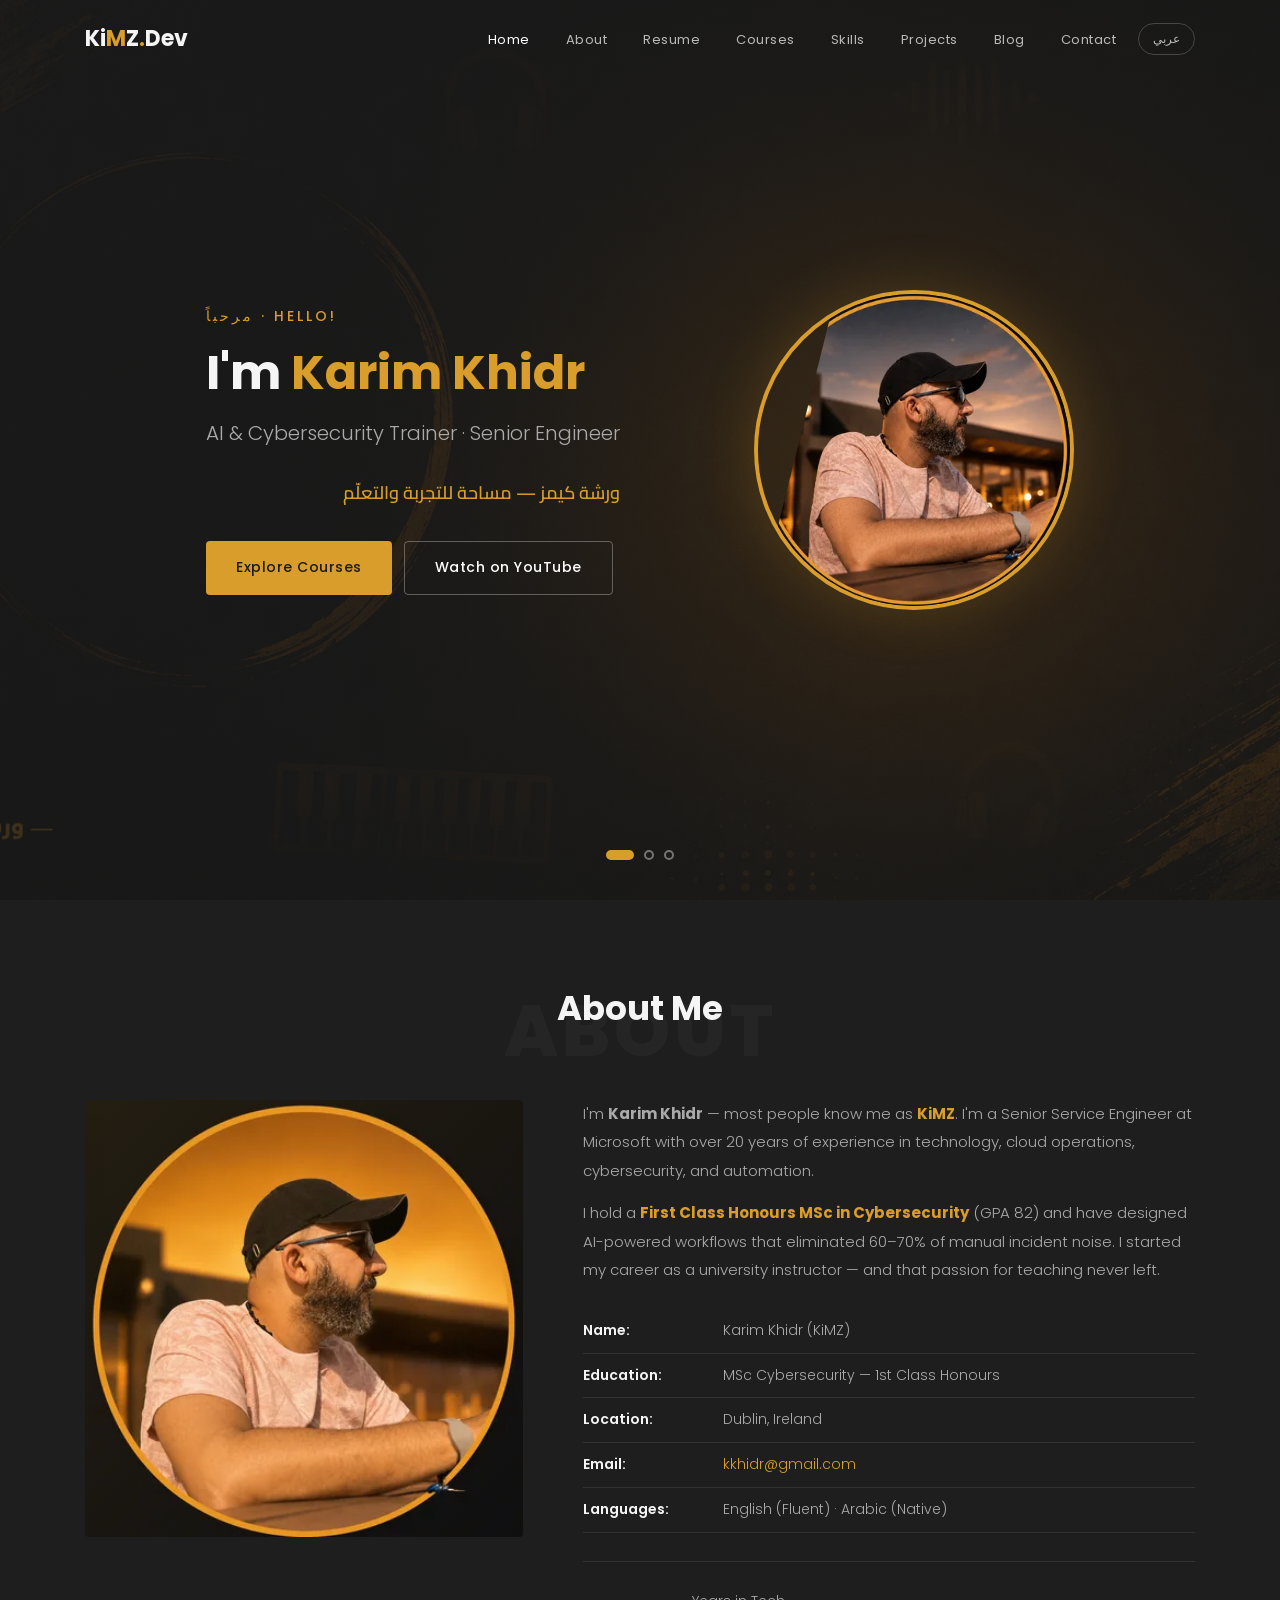
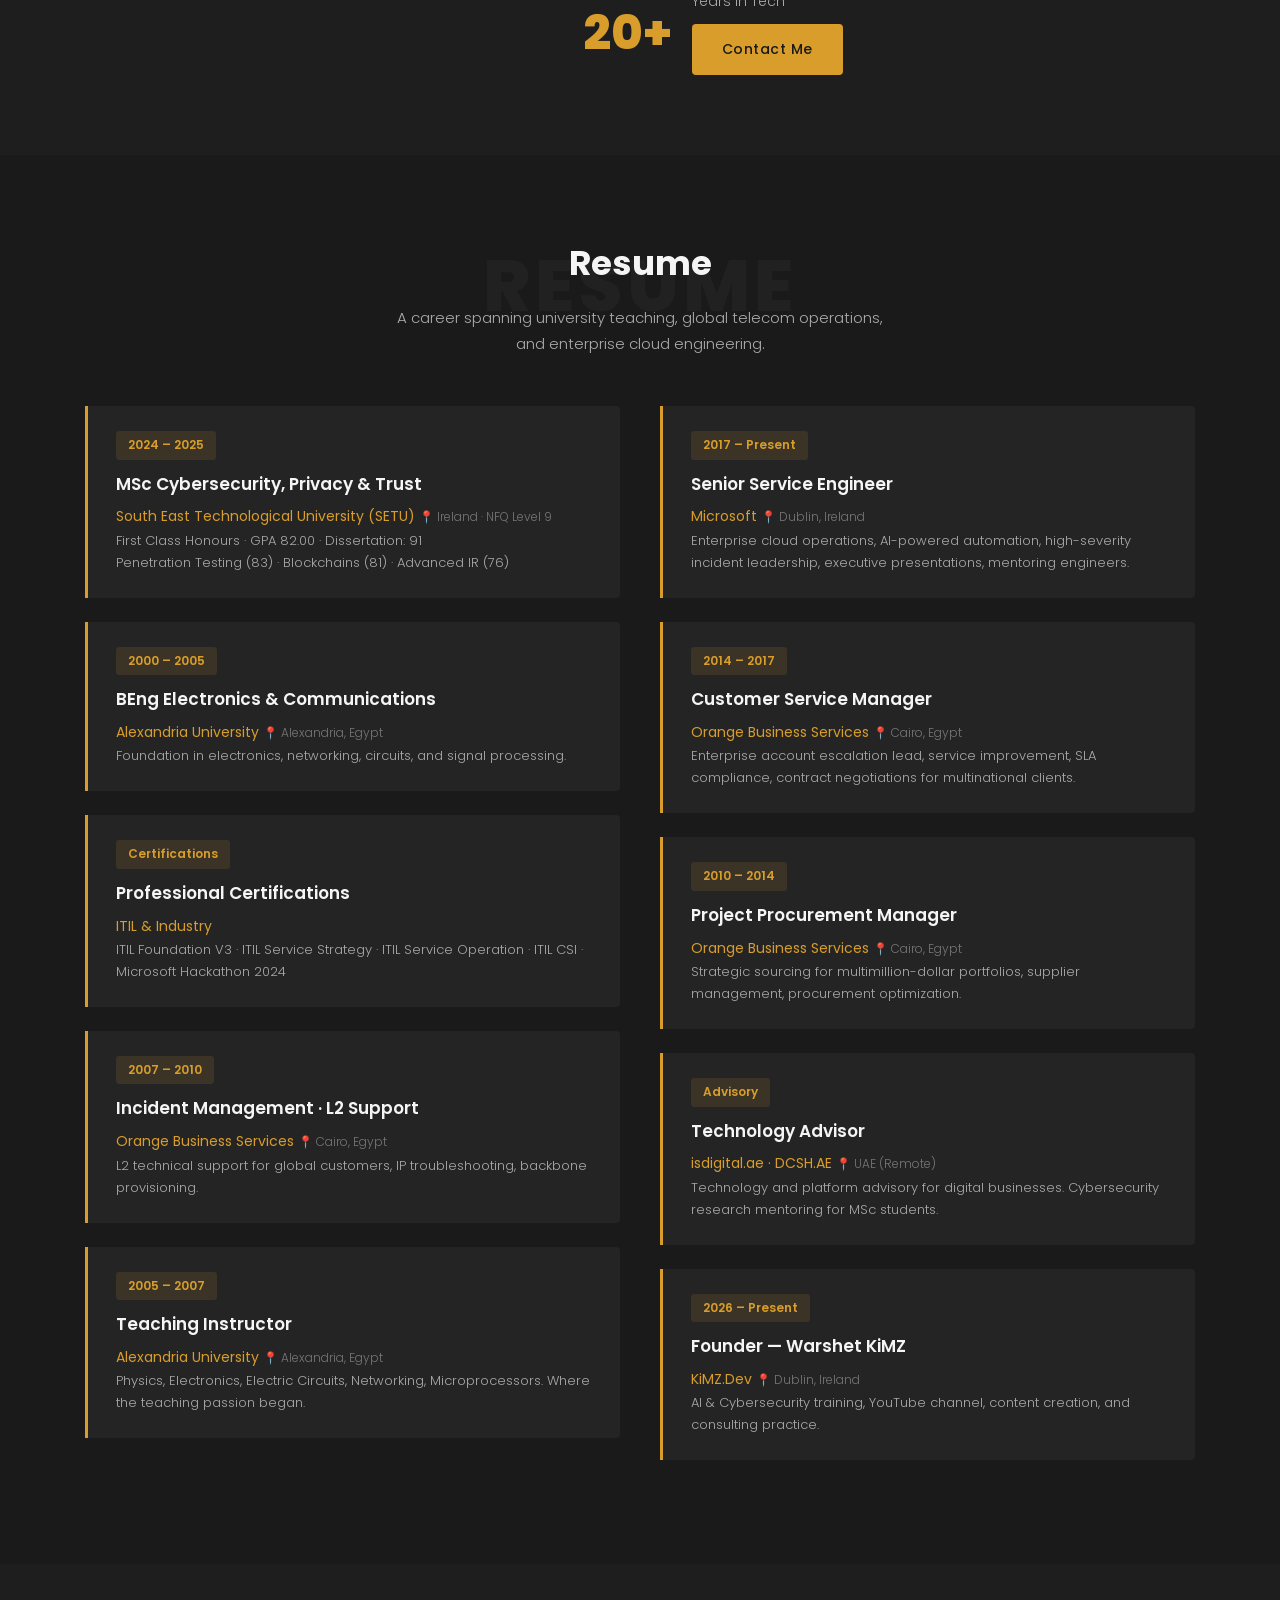
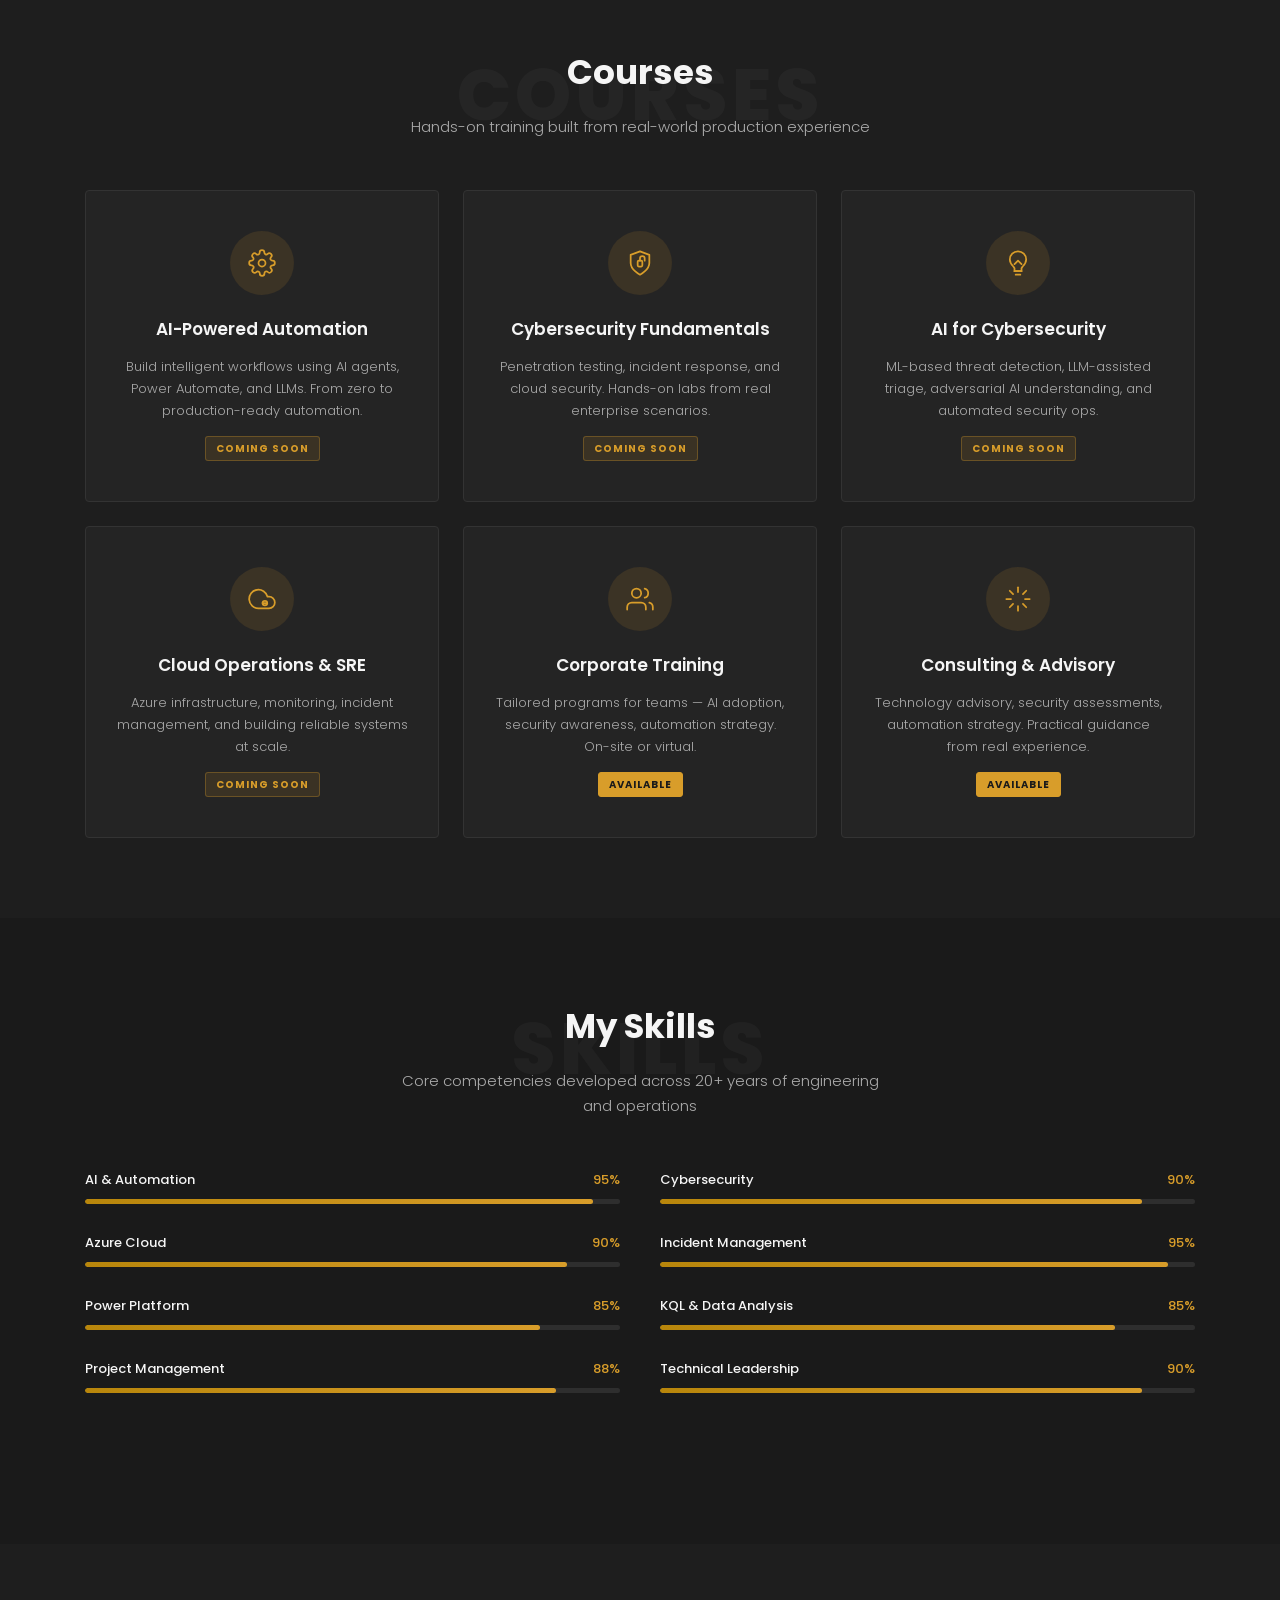
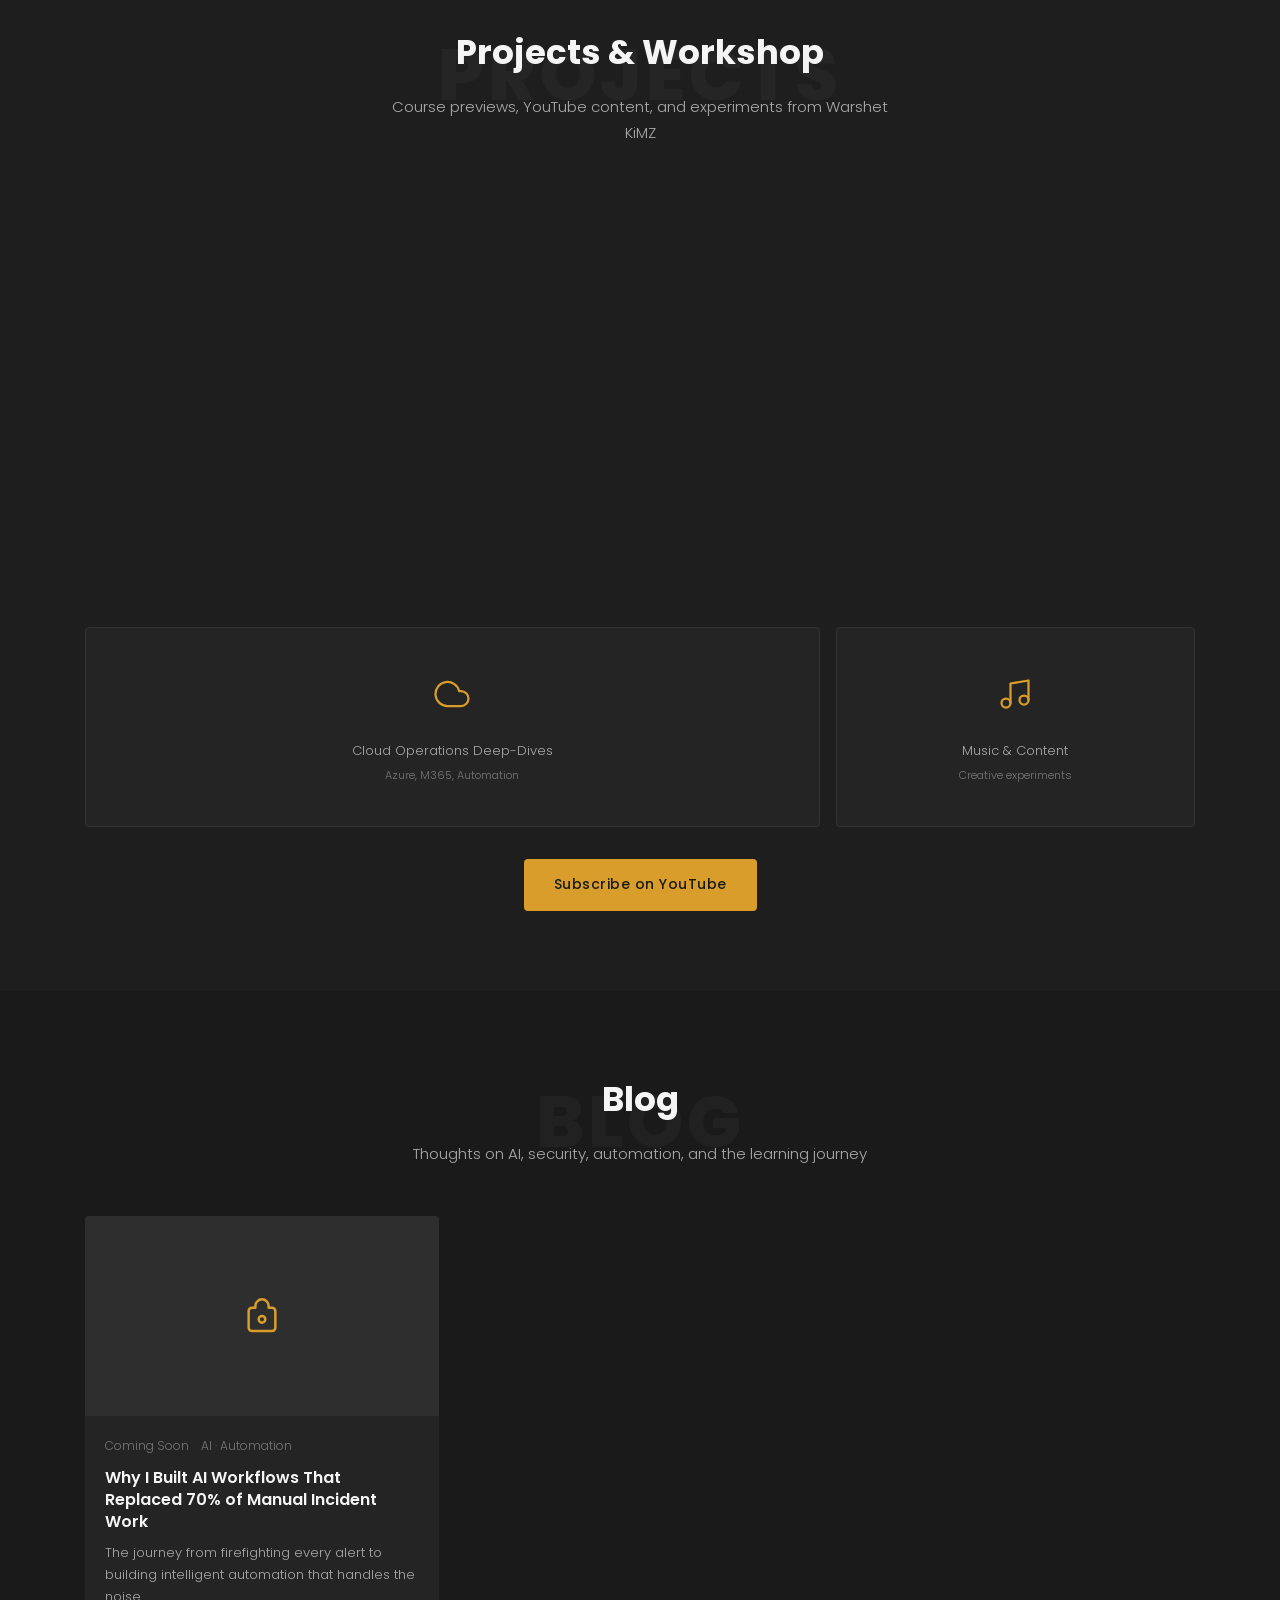
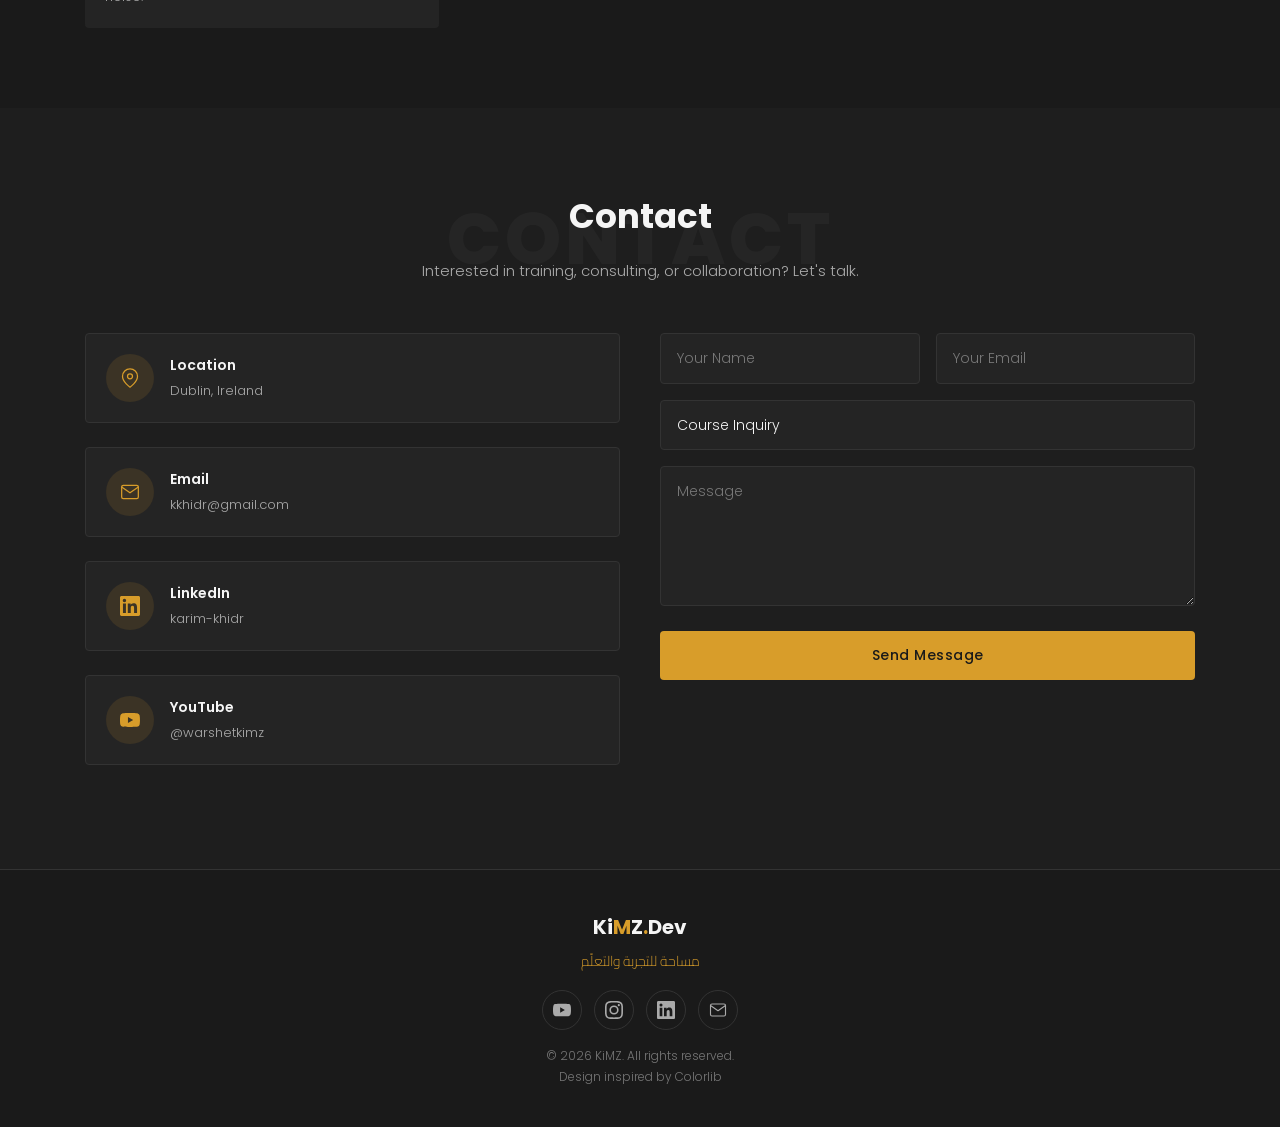
==== commit aaf6fa72: "Add optimized images and integrate into site - Optimize all brand assets: WebP (18-61KB) from origin" ====
--- a/index.html
+++ b/index.html
@@ -39,7 +39,7 @@
   <div class="hero-slider">
 
     <!-- Slide 1: Personal intro -->
-    <div class="hero-slide active">
+    <div class="hero-slide active" style="background-image: url('assets/img/optimized/hero-bg.webp');">
       <div class="overlay"></div>
       <div class="container">
         <div class="hero-content">
@@ -55,7 +55,7 @@
           </div>
           <div class="hero-img">
             <div class="hero-avatar-circle">
-              <img src="assets/img/profile_avatar_night.png" alt="Karim Khidr">
+              <img src="assets/img/optimized/avatar-night.webp" alt="Karim Khidr" loading="eager">
             </div>
           </div>
         </div>
@@ -79,7 +79,7 @@
           </div>
           <div class="hero-img">
             <div class="hero-avatar-circle">
-              <img src="assets/img/profile_avatar_warm_reference.png" alt="KiMZ">
+              <img src="assets/img/optimized/avatar-warm.webp" alt="KiMZ" loading="lazy">
             </div>
           </div>
         </div>
@@ -103,7 +103,7 @@
           </div>
           <div class="hero-img">
             <div class="hero-avatar-circle" style="border-color: var(--gold-dim);">
-              <img src="assets/img/youtube_banner_studio.png" alt="Warshet KiMZ Studio">
+              <img src="assets/img/optimized/banner-youtube.webp" alt="Warshet KiMZ Studio" loading="lazy">
             </div>
           </div>
         </div>
@@ -131,7 +131,7 @@
     <div class="about-grid">
       <div class="about-img-wrap animate-left">
         <div class="about-img">
-          <img src="assets/img/profile_avatar_warm_reference.png" alt="Karim Khidr">
+          <img src="assets/img/optimized/avatar-warm.webp" alt="Karim Khidr" loading="lazy">
         </div>
       </div>
 
--- a/css/clark.css
+++ b/css/clark.css
@@ -15,6 +15,10 @@
   --bg-section: #1e1e1e;
   --bg-card: #242424;
   --bg-elevated: #2e2e2e;
+  --dark-2: #242424;
+  --dark-3: #333333;
+  --white: #F5F5F5;
+  --gray: #aaaaaa;
   --text: #F5F5F5;
   --text-muted: #aaaaaa;
   --text-dim: #777777;
@@ -104,6 +108,7 @@
   position: absolute; top: 0; left: 0; width: 100%; height: 100%;
   opacity: 0; transition: opacity 0.8s ease;
   display: flex; align-items: center;
+  background-size: cover; background-position: center; background-repeat: no-repeat;
 }
 
 .hero-slide.active { opacity: 1; }
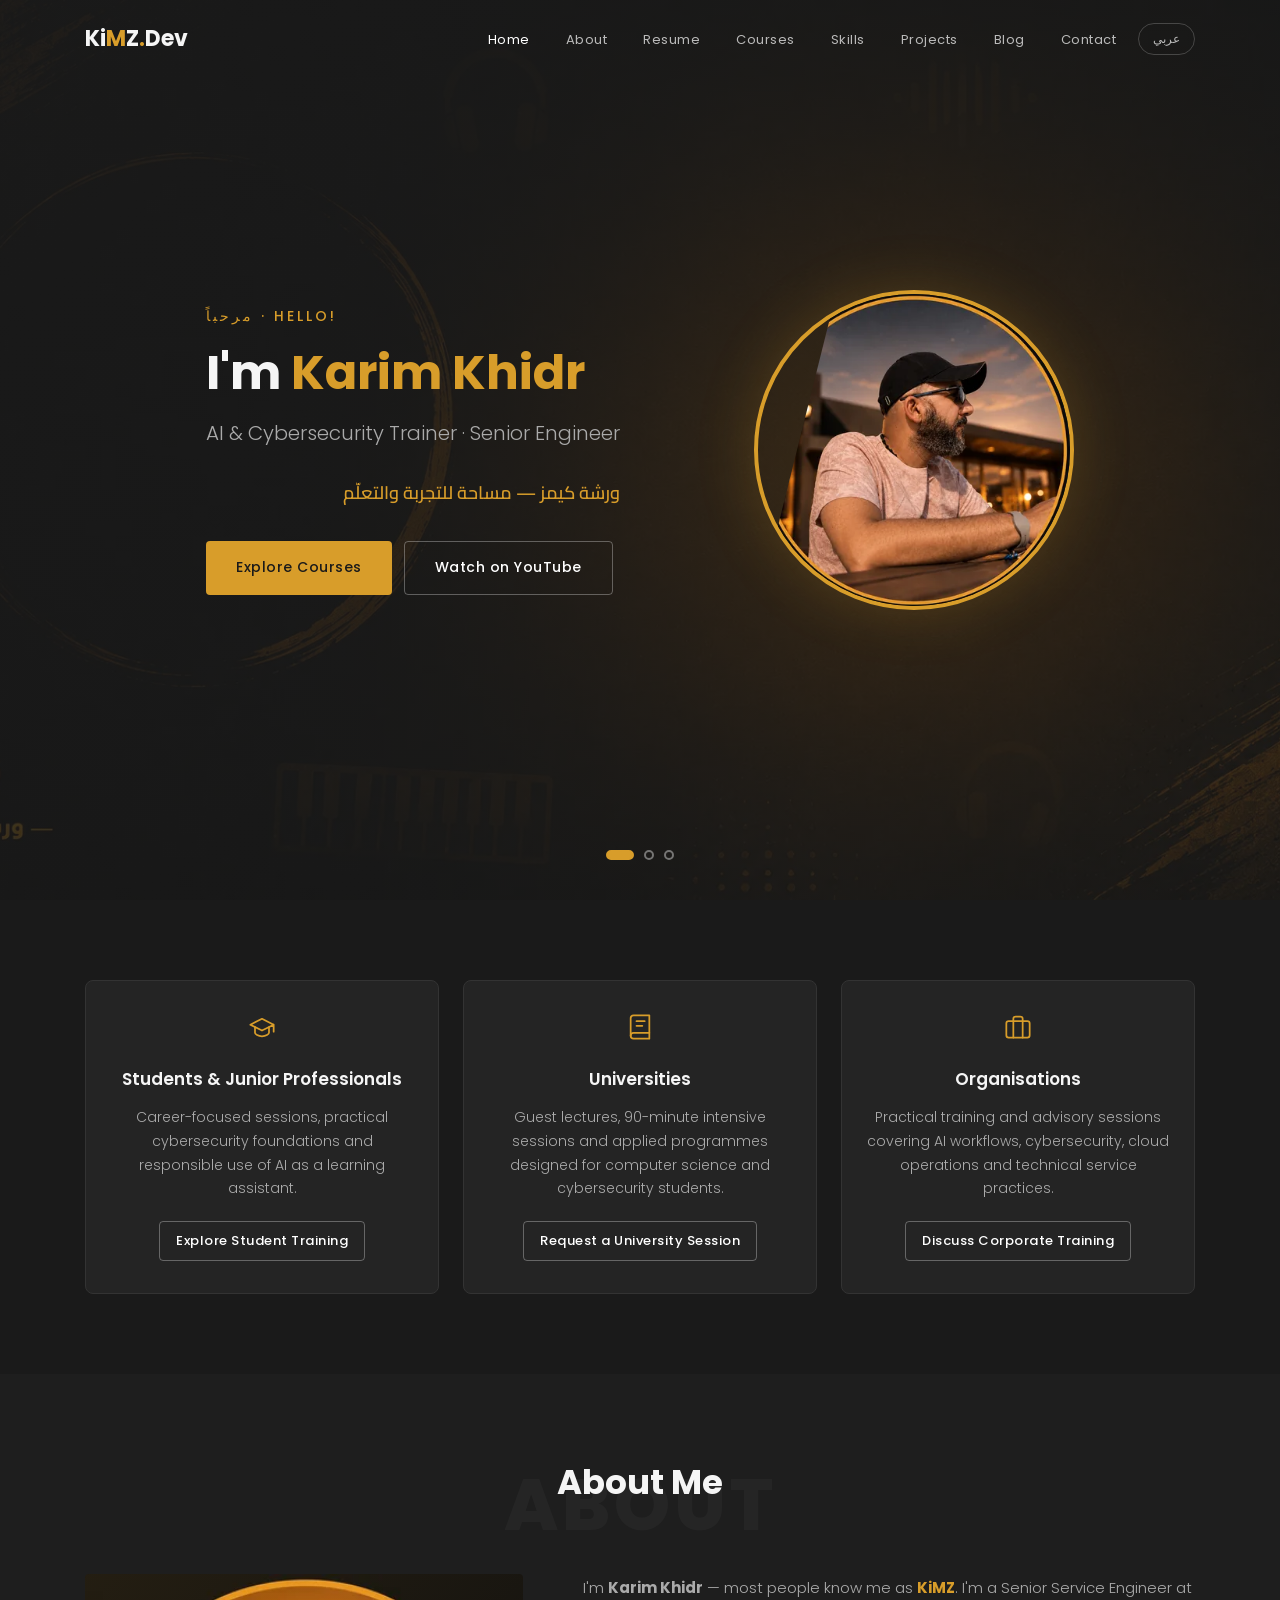
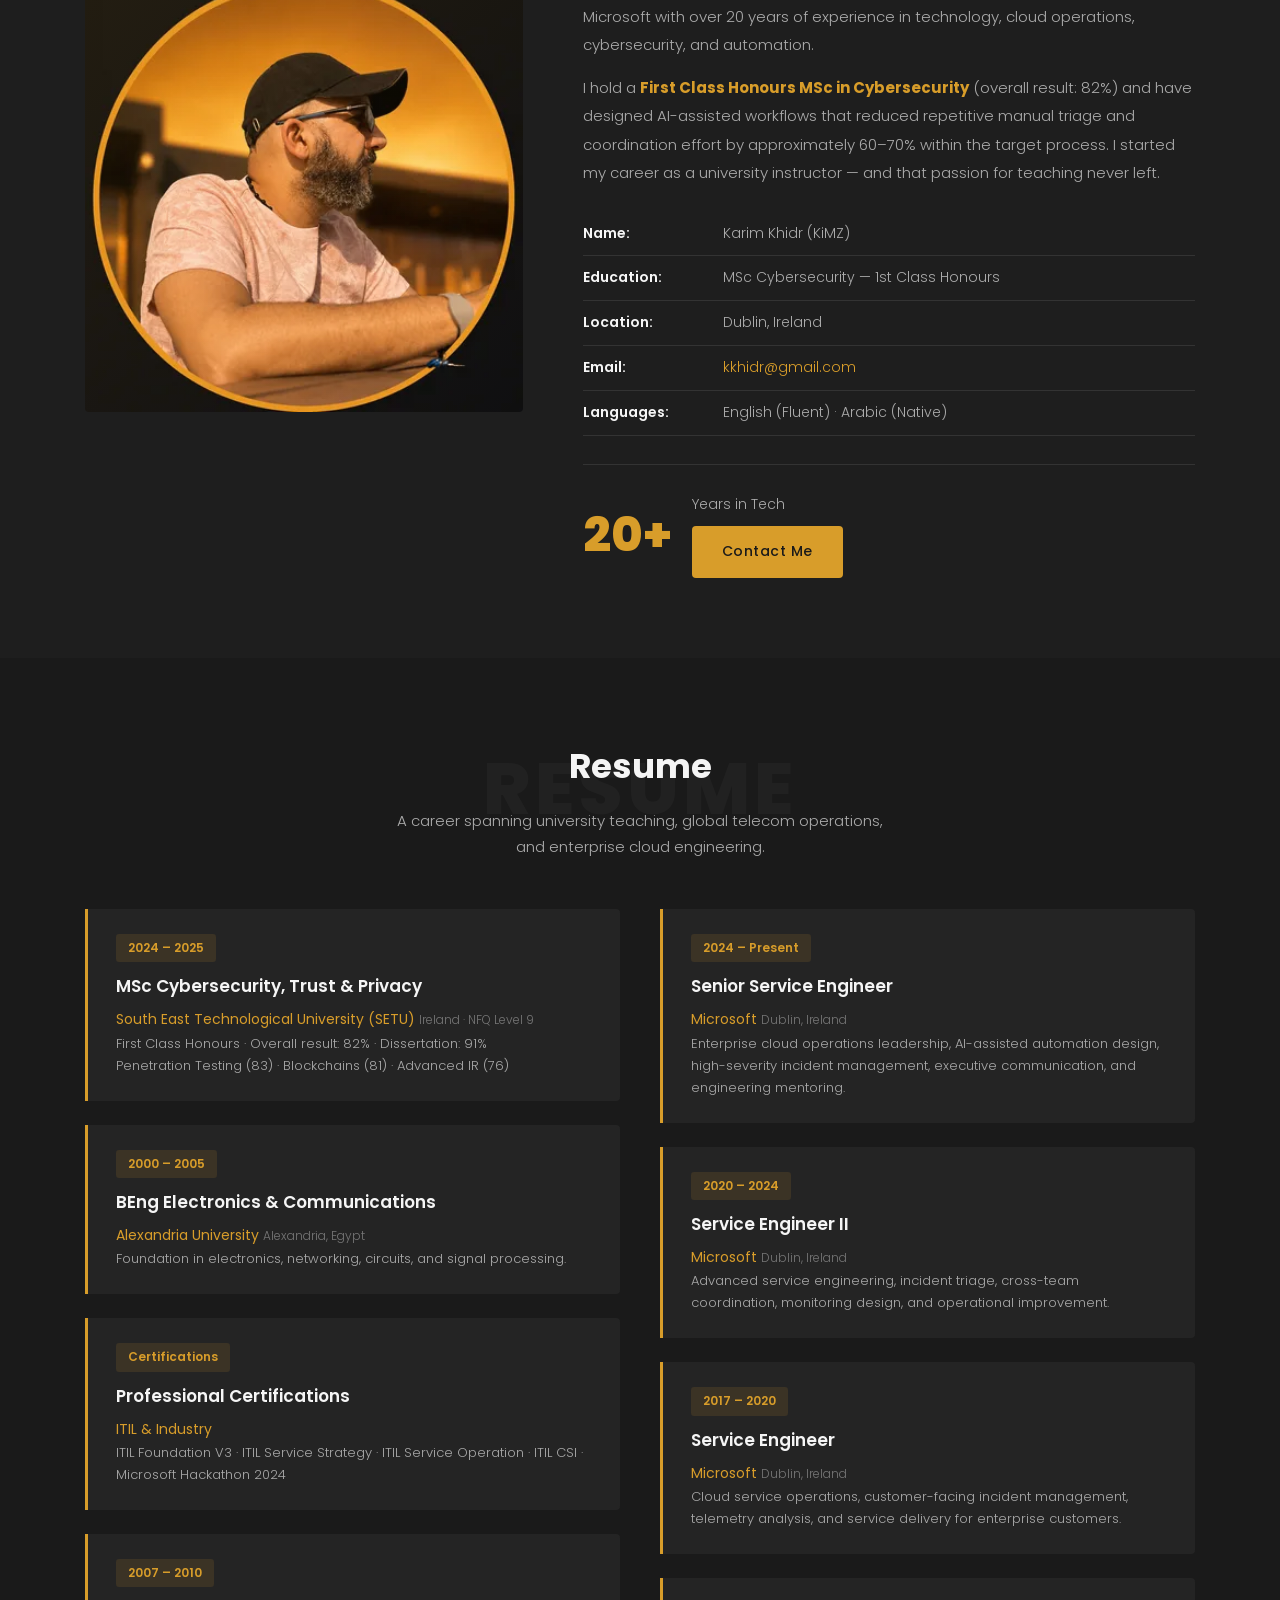
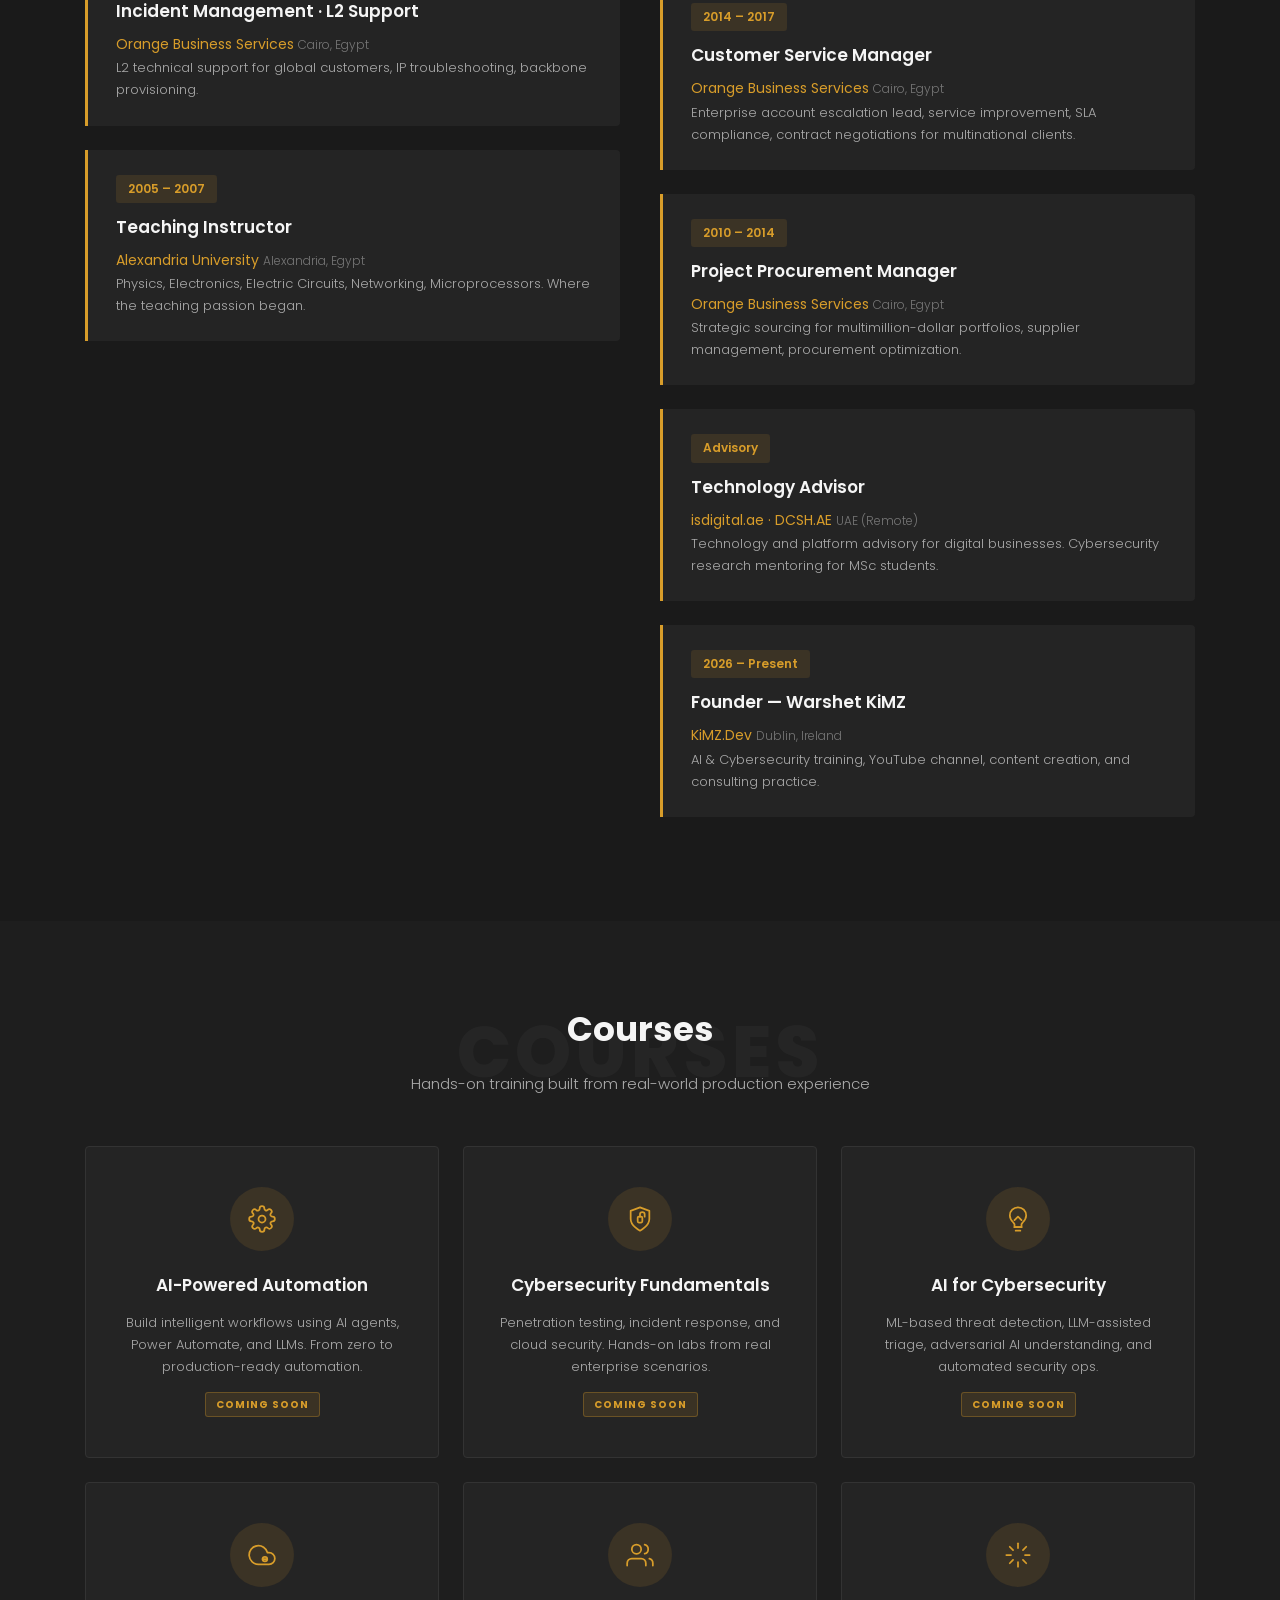
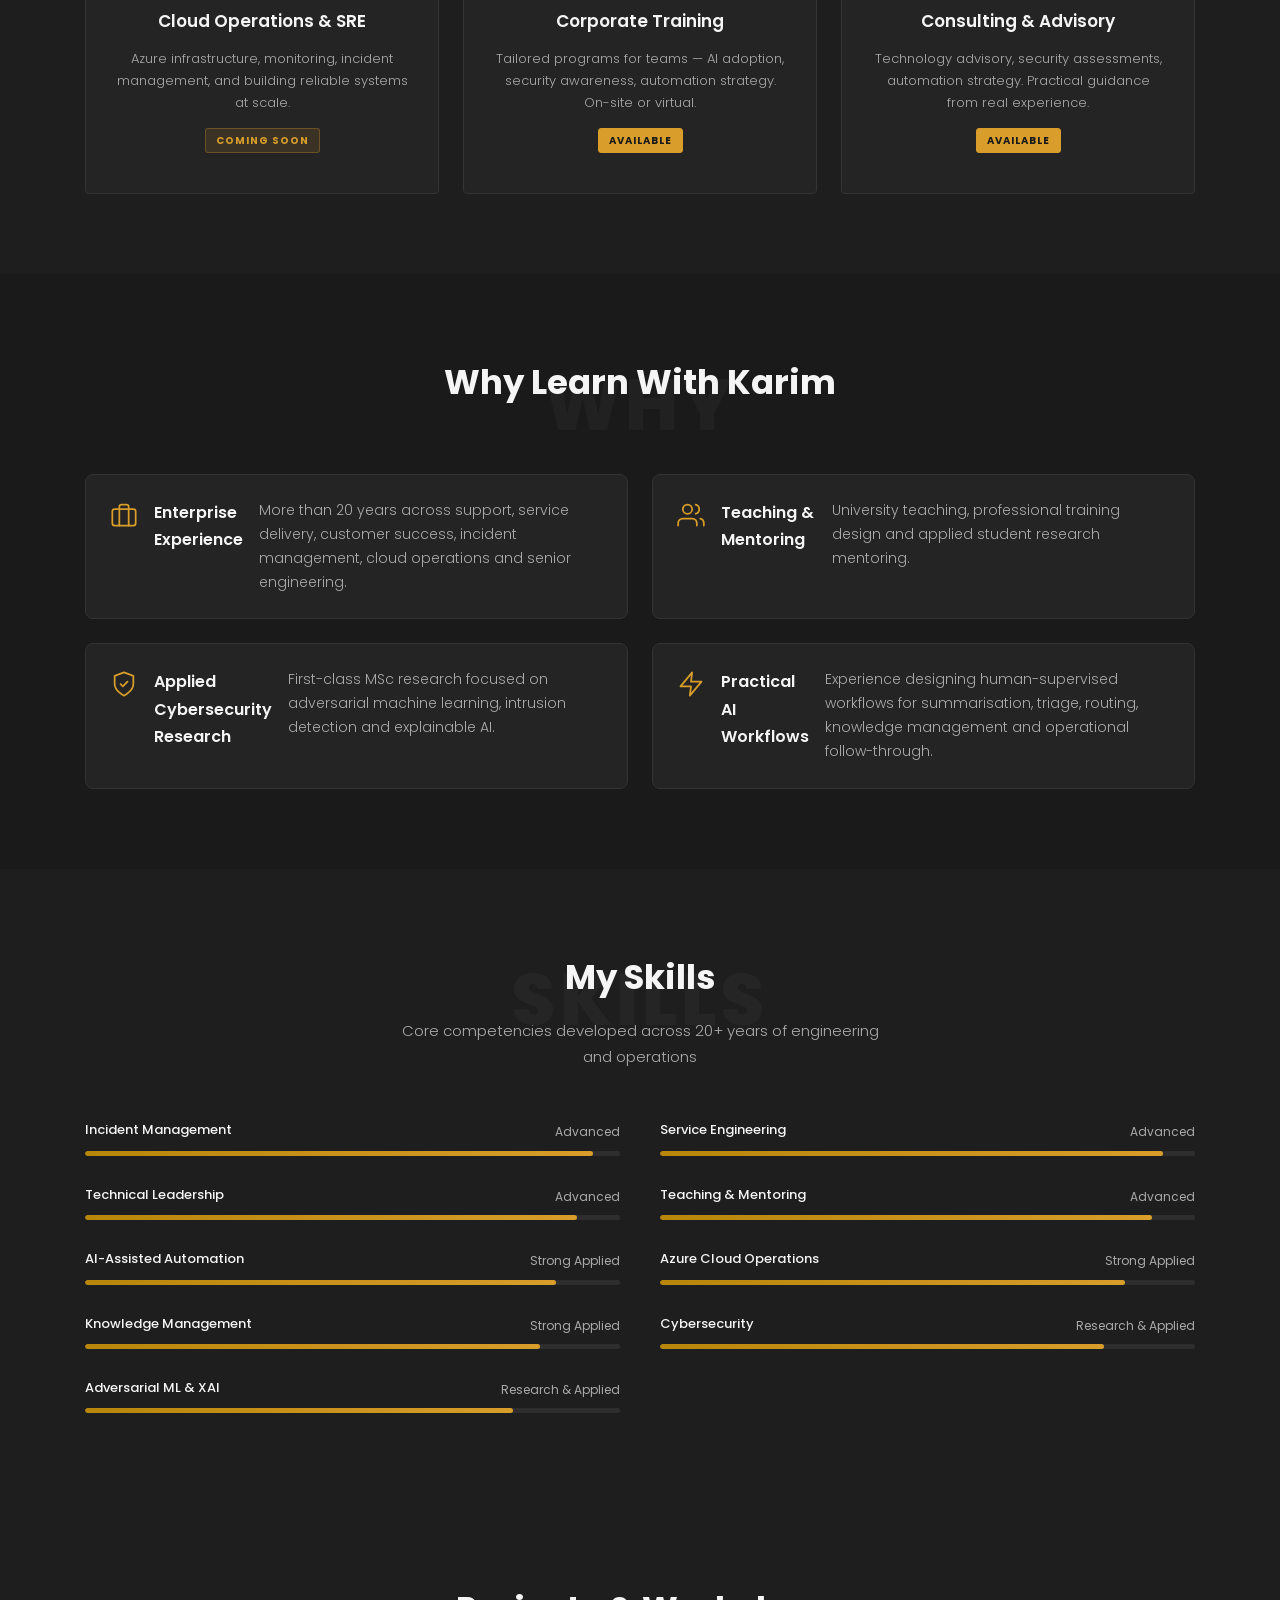
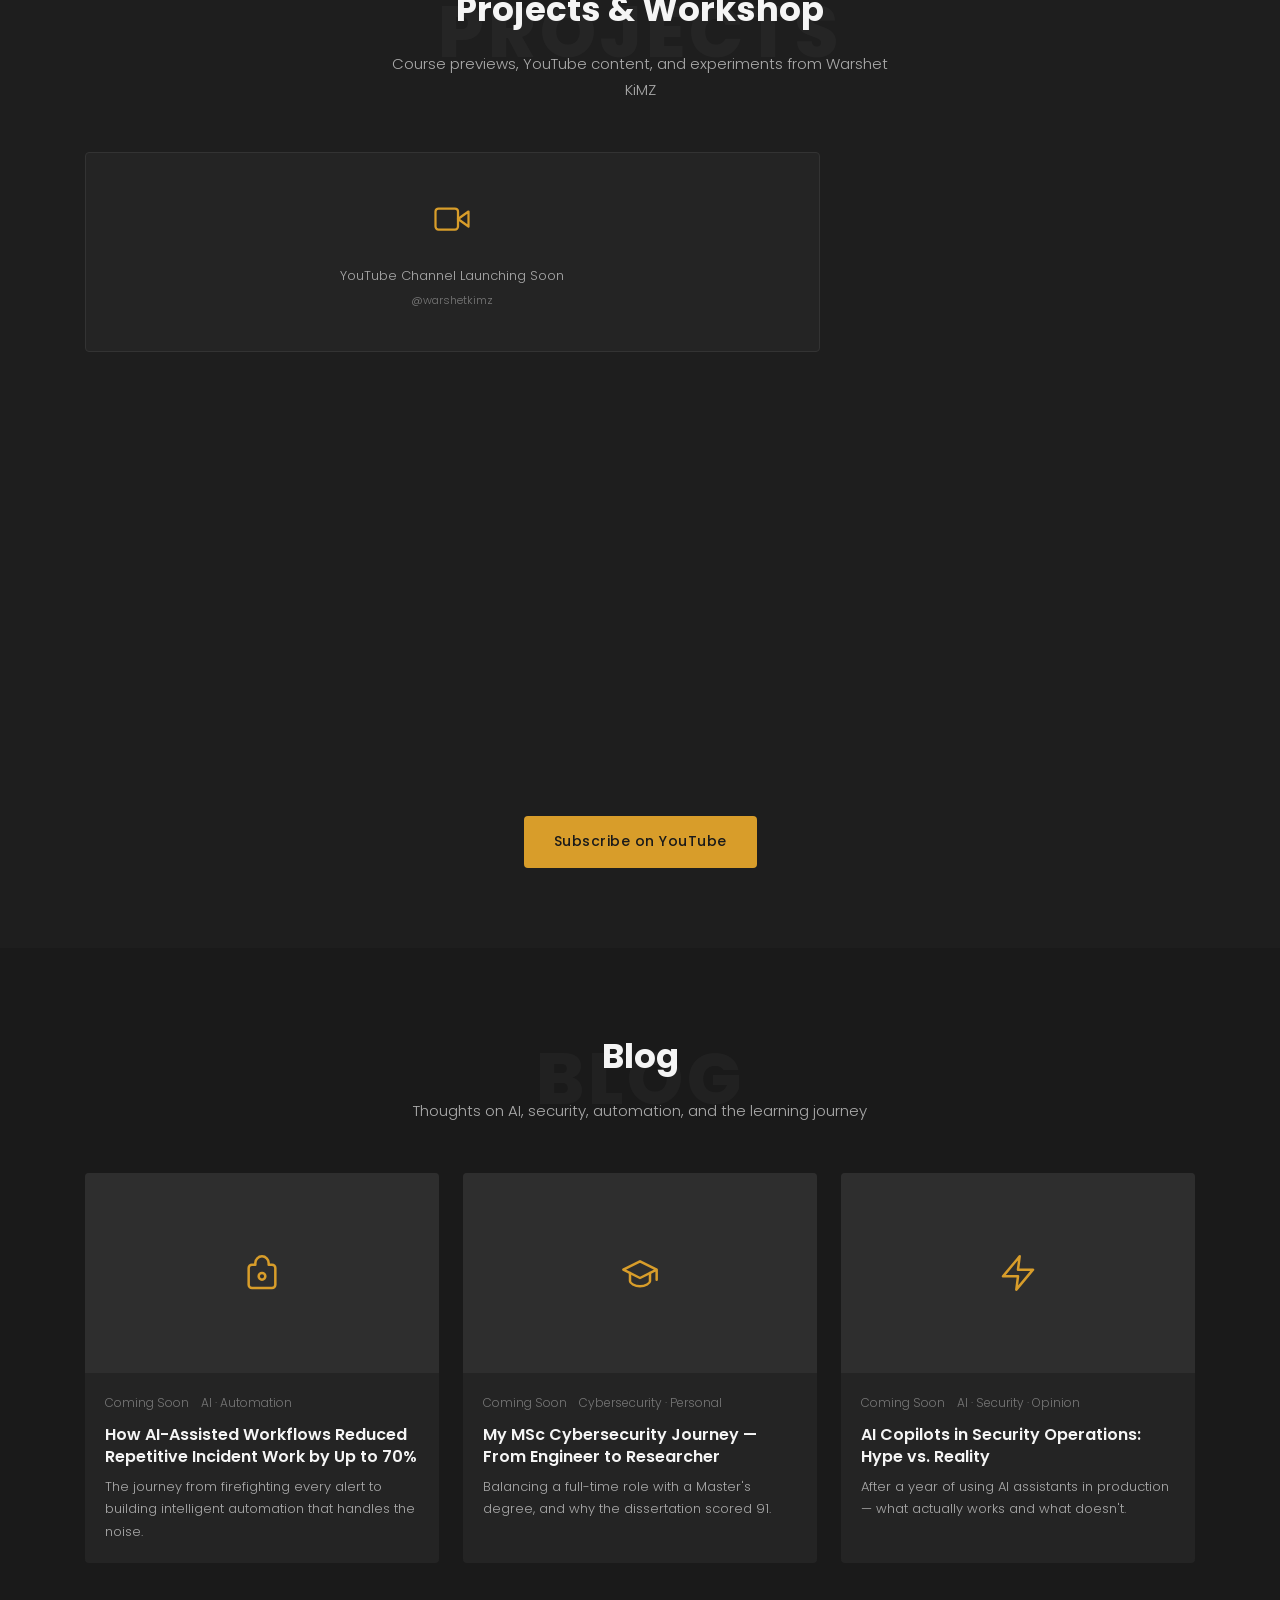
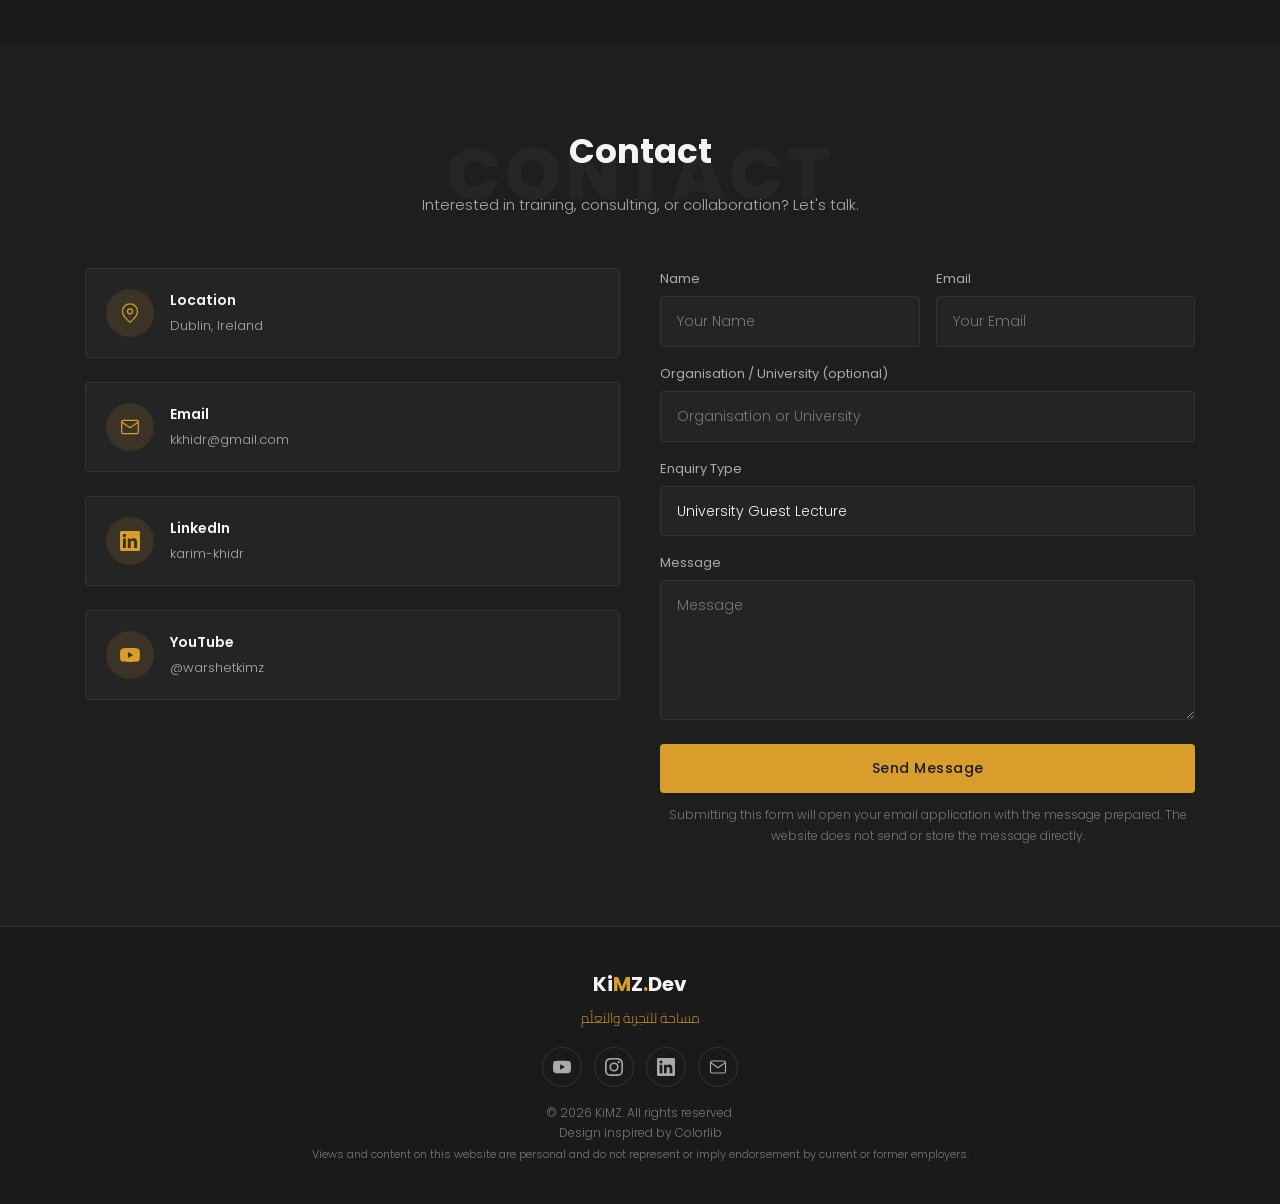
==== commit e18d2c52: "Phase 2-3: Content correctness and information architecture Phase 2 - Correctness: - Split Microsoft" ====
--- a/index.html
+++ b/index.html
@@ -118,6 +118,40 @@
   </div>
 </section>
 
+<!-- ═══ AUDIENCE PATHWAYS ═══ -->
+<section class="section" id="pathways">
+  <div class="container">
+    <div class="pathways-grid">
+      <div class="pathway-card animate">
+        <div class="pathway-icon">
+          <svg width="28" height="28" viewBox="0 0 24 24" fill="none" stroke="var(--gold)" stroke-width="1.5" stroke-linecap="round" stroke-linejoin="round"><path d="M22 10v6M2 10l10-5 10 5-10 5z"/><path d="M6 12v5c0 1.1 2.7 3 6 3s6-1.9 6-3v-5"/></svg>
+        </div>
+        <h3 data-i18n="pathways.students_title">Students & Junior Professionals</h3>
+        <p data-i18n="pathways.students_desc">Career-focused sessions, practical cybersecurity foundations and responsible use of AI as a learning assistant.</p>
+        <a href="#contact" class="btn btn-outline btn-sm" data-i18n="pathways.students_cta">Explore Student Training</a>
+      </div>
+
+      <div class="pathway-card animate">
+        <div class="pathway-icon">
+          <svg width="28" height="28" viewBox="0 0 24 24" fill="none" stroke="var(--gold)" stroke-width="1.5" stroke-linecap="round" stroke-linejoin="round"><path d="M4 19.5A2.5 2.5 0 0 1 6.5 17H20"/><path d="M6.5 2H20v20H6.5A2.5 2.5 0 0 1 4 19.5v-15A2.5 2.5 0 0 1 6.5 2z"/><line x1="9" y1="7" x2="16" y2="7"/><line x1="9" y1="11" x2="14" y2="11"/></svg>
+        </div>
+        <h3 data-i18n="pathways.universities_title">Universities</h3>
+        <p data-i18n="pathways.universities_desc">Guest lectures, 90-minute intensive sessions and applied programmes designed for computer science and cybersecurity students.</p>
+        <a href="#contact" class="btn btn-outline btn-sm" data-i18n="pathways.universities_cta">Request a University Session</a>
+      </div>
+
+      <div class="pathway-card animate">
+        <div class="pathway-icon">
+          <svg width="28" height="28" viewBox="0 0 24 24" fill="none" stroke="var(--gold)" stroke-width="1.5" stroke-linecap="round" stroke-linejoin="round"><rect x="2" y="7" width="20" height="14" rx="2" ry="2"/><path d="M16 21V5a2 2 0 0 0-2-2h-4a2 2 0 0 0-2 2v16"/></svg>
+        </div>
+        <h3 data-i18n="pathways.orgs_title">Organisations</h3>
+        <p data-i18n="pathways.orgs_desc">Practical training and advisory sessions covering AI workflows, cybersecurity, cloud operations and technical service practices.</p>
+        <a href="#contact" class="btn btn-outline btn-sm" data-i18n="pathways.orgs_cta">Discuss Corporate Training</a>
+      </div>
+    </div>
+  </div>
+</section>
+
 <!-- ═══ ABOUT ═══ -->
 <section class="section section-alt" id="about">
   <div class="container">
@@ -140,7 +174,7 @@
           I'm <strong>Karim Khidr</strong> — most people know me as <strong style="color:var(--gold)">KiMZ</strong>. I'm a Senior Service Engineer at Microsoft with over 20 years of experience in technology, cloud operations, cybersecurity, and automation.
         </p>
         <p style="font-size: 15px; color: var(--text-muted); line-height: 1.9; margin-bottom: 20px;" data-i18n="about.bio2">
-          I hold a <strong style="color:var(--gold)">First Class Honours MSc in Cybersecurity</strong> (GPA 82) and have designed AI-powered workflows that eliminated 60–70% of manual incident noise. I started my career as a university instructor — and that passion for teaching never left.
+          I hold a <strong style="color:var(--gold)">First Class Honours MSc in Cybersecurity</strong> (overall result: 82%) and have designed AI-assisted workflows that reduced repetitive manual triage and coordination effort by approximately 60–70% within the target process. I started my career as a university instructor — and that passion for teaching never left.
         </p>
 
         <ul class="about-info">
@@ -181,17 +215,17 @@
       <div>
         <div class="resume-wrap animate">
           <span class="date">2024 – 2025</span>
-          <h3>MSc Cybersecurity, Privacy & Trust</h3>
+          <h3>MSc Cybersecurity, Trust & Privacy</h3>
           <span class="position">South East Technological University (SETU)</span>
-          <span class="location">📍 Ireland · NFQ Level 9</span>
-          <p>First Class Honours · GPA 82.00 · Dissertation: 91<br>Penetration Testing (83) · Blockchains (81) · Advanced IR (76)</p>
+          <span class="location">Ireland · NFQ Level 9</span>
+          <p>First Class Honours · Overall result: 82% · Dissertation: 91%<br>Penetration Testing (83) · Blockchains (81) · Advanced IR (76)</p>
         </div>
 
         <div class="resume-wrap animate">
           <span class="date">2000 – 2005</span>
           <h3>BEng Electronics & Communications</h3>
           <span class="position">Alexandria University</span>
-          <span class="location">📍 Alexandria, Egypt</span>
+          <span class="location">Alexandria, Egypt</span>
           <p>Foundation in electronics, networking, circuits, and signal processing.</p>
         </div>
 
@@ -206,7 +240,7 @@
           <span class="date">2007 – 2010</span>
           <h3>Incident Management · L2 Support</h3>
           <span class="position">Orange Business Services</span>
-          <span class="location">📍 Cairo, Egypt</span>
+          <span class="location">Cairo, Egypt</span>
           <p>L2 technical support for global customers, IP troubleshooting, backbone provisioning.</p>
         </div>
 
@@ -214,7 +248,7 @@
           <span class="date">2005 – 2007</span>
           <h3>Teaching Instructor</h3>
           <span class="position">Alexandria University</span>
-          <span class="location">📍 Alexandria, Egypt</span>
+          <span class="location">Alexandria, Egypt</span>
           <p>Physics, Electronics, Electric Circuits, Networking, Microprocessors. Where the teaching passion began.</p>
         </div>
       </div>
@@ -222,18 +256,34 @@
       <!-- Right Column: Microsoft + Senior Roles -->
       <div>
         <div class="resume-wrap animate">
-          <span class="date">2017 – Present</span>
+          <span class="date">2024 – Present</span>
           <h3>Senior Service Engineer</h3>
           <span class="position">Microsoft</span>
-          <span class="location">📍 Dublin, Ireland</span>
-          <p>Enterprise cloud operations, AI-powered automation, high-severity incident leadership, executive presentations, mentoring engineers.</p>
+          <span class="location">Dublin, Ireland</span>
+          <p>Enterprise cloud operations leadership, AI-assisted automation design, high-severity incident management, executive communication, and engineering mentoring.</p>
+        </div>
+
+        <div class="resume-wrap animate">
+          <span class="date">2020 – 2024</span>
+          <h3>Service Engineer II</h3>
+          <span class="position">Microsoft</span>
+          <span class="location">Dublin, Ireland</span>
+          <p>Advanced service engineering, incident triage, cross-team coordination, monitoring design, and operational improvement.</p>
+        </div>
+
+        <div class="resume-wrap animate">
+          <span class="date">2017 – 2020</span>
+          <h3>Service Engineer</h3>
+          <span class="position">Microsoft</span>
+          <span class="location">Dublin, Ireland</span>
+          <p>Cloud service operations, customer-facing incident management, telemetry analysis, and service delivery for enterprise customers.</p>
         </div>
 
         <div class="resume-wrap animate">
           <span class="date">2014 – 2017</span>
           <h3>Customer Service Manager</h3>
           <span class="position">Orange Business Services</span>
-          <span class="location">📍 Cairo, Egypt</span>
+          <span class="location">Cairo, Egypt</span>
           <p>Enterprise account escalation lead, service improvement, SLA compliance, contract negotiations for multinational clients.</p>
         </div>
 
@@ -241,7 +291,7 @@
           <span class="date">2010 – 2014</span>
           <h3>Project Procurement Manager</h3>
           <span class="position">Orange Business Services</span>
-          <span class="location">📍 Cairo, Egypt</span>
+          <span class="location">Cairo, Egypt</span>
           <p>Strategic sourcing for multimillion-dollar portfolios, supplier management, procurement optimization.</p>
         </div>
 
@@ -249,7 +299,7 @@
           <span class="date">Advisory</span>
           <h3>Technology Advisor</h3>
           <span class="position">isdigital.ae · DCSH.AE</span>
-          <span class="location">📍 UAE (Remote)</span>
+          <span class="location">UAE (Remote)</span>
           <p>Technology and platform advisory for digital businesses. Cybersecurity research mentoring for MSc students.</p>
         </div>
 
@@ -257,7 +307,7 @@
           <span class="date">2026 – Present</span>
           <h3>Founder — Warshet KiMZ</h3>
           <span class="position">KiMZ.Dev</span>
-          <span class="location">📍 Dublin, Ireland</span>
+          <span class="location">Dublin, Ireland</span>
           <p>AI & Cybersecurity training, YouTube channel, content creation, and consulting practice.</p>
         </div>
       </div>
@@ -322,57 +372,103 @@
   </div>
 </section>
 
+<!-- ═══ WHY LEARN WITH KARIM ═══ -->
+<section class="section" id="credibility">
+  <div class="container">
+    <div class="section-heading">
+      <div class="section-heading-wrap">
+        <span class="big-text" data-i18n="credibility.big">Why</span>
+        <h2 data-i18n="credibility.heading">Why Learn With Karim</h2>
+      </div>
+    </div>
+
+    <div class="credibility-grid">
+      <div class="credibility-card animate">
+        <div class="credibility-icon">
+          <svg width="28" height="28" viewBox="0 0 24 24" fill="none" stroke="var(--gold)" stroke-width="1.5" stroke-linecap="round" stroke-linejoin="round"><rect x="2" y="7" width="20" height="14" rx="2" ry="2"/><path d="M16 21V5a2 2 0 0 0-2-2h-4a2 2 0 0 0-2 2v16"/></svg>
+        </div>
+        <h3 data-i18n="credibility.exp_title">Enterprise Experience</h3>
+        <p data-i18n="credibility.exp_desc">More than 20 years across support, service delivery, customer success, incident management, cloud operations and senior engineering.</p>
+      </div>
+
+      <div class="credibility-card animate">
+        <div class="credibility-icon">
+          <svg width="28" height="28" viewBox="0 0 24 24" fill="none" stroke="var(--gold)" stroke-width="1.5" stroke-linecap="round" stroke-linejoin="round"><path d="M17 21v-2a4 4 0 0 0-4-4H5a4 4 0 0 0-4 4v2"/><circle cx="9" cy="7" r="4"/><path d="M23 21v-2a4 4 0 0 0-3-3.87"/><path d="M16 3.13a4 4 0 0 1 0 7.75"/></svg>
+        </div>
+        <h3 data-i18n="credibility.teach_title">Teaching & Mentoring</h3>
+        <p data-i18n="credibility.teach_desc">University teaching, professional training design and applied student research mentoring.</p>
+      </div>
+
+      <div class="credibility-card animate">
+        <div class="credibility-icon">
+          <svg width="28" height="28" viewBox="0 0 24 24" fill="none" stroke="var(--gold)" stroke-width="1.5" stroke-linecap="round" stroke-linejoin="round"><path d="M12 22s8-4 8-10V5l-8-3-8 3v7c0 6 8 10 8 10z"/><path d="M9 12l2 2 4-4"/></svg>
+        </div>
+        <h3 data-i18n="credibility.research_title">Applied Cybersecurity Research</h3>
+        <p data-i18n="credibility.research_desc">First-class MSc research focused on adversarial machine learning, intrusion detection and explainable AI.</p>
+      </div>
+
+      <div class="credibility-card animate">
+        <div class="credibility-icon">
+          <svg width="28" height="28" viewBox="0 0 24 24" fill="none" stroke="var(--gold)" stroke-width="1.5" stroke-linecap="round" stroke-linejoin="round"><polygon points="13 2 3 14 12 14 11 22 21 10 12 10 13 2"/></svg>
+        </div>
+        <h3 data-i18n="credibility.ai_title">Practical AI Workflows</h3>
+        <p data-i18n="credibility.ai_desc">Experience designing human-supervised workflows for summarisation, triage, routing, knowledge management and operational follow-through.</p>
+      </div>
+    </div>
+  </div>
+</section>
+
 <!-- ═══ SKILLS ═══ -->
-<section class="section" id="skills">
+<section class="section section-alt" id="skills">
   <div class="container">
     <div class="section-heading">
       <div class="section-heading-wrap">
         <span class="big-text" data-i18n="skills.big">Skills</span>
-        <h2 data-i18n="skills.heading">My Skills</h2>
+        <h2 data-i18n="skills.heading">Capabilities</h2>
       </div>
       <p data-i18n="skills.desc">Core competencies developed across 20+ years of engineering and operations</p>
     </div>
 
     <div class="skills-grid">
       <div class="skill-item animate">
-        <h4>AI & Automation <span>95%</span></h4>
+        <h4>Incident Management <span class="skill-level">Advanced</span></h4>
         <div class="progress-bar-bg"><div class="progress-bar-fill" data-width="95%"></div></div>
       </div>
       <div class="skill-item animate">
-        <h4>Cybersecurity <span>90%</span></h4>
-        <div class="progress-bar-bg"><div class="progress-bar-fill" data-width="90%"></div></div>
-      </div>
-      <div class="skill-item animate">
-        <h4>Azure Cloud <span>90%</span></h4>
-        <div class="progress-bar-bg"><div class="progress-bar-fill" data-width="90%"></div></div>
-      </div>
-      <div class="skill-item animate">
-        <h4>Incident Management <span>95%</span></h4>
-        <div class="progress-bar-bg"><div class="progress-bar-fill" data-width="95%"></div></div>
-      </div>
-      <div class="skill-item animate">
-        <h4>Power Platform <span>85%</span></h4>
+        <h4>Service Engineering <span class="skill-level">Advanced</span></h4>
+        <div class="progress-bar-bg"><div class="progress-bar-fill" data-width="94%"></div></div>
+      </div>
+      <div class="skill-item animate">
+        <h4>Technical Leadership <span class="skill-level">Advanced</span></h4>
+        <div class="progress-bar-bg"><div class="progress-bar-fill" data-width="92%"></div></div>
+      </div>
+      <div class="skill-item animate">
+        <h4>Teaching & Mentoring <span class="skill-level">Advanced</span></h4>
+        <div class="progress-bar-bg"><div class="progress-bar-fill" data-width="92%"></div></div>
+      </div>
+      <div class="skill-item animate">
+        <h4>AI-Assisted Automation <span class="skill-level">Strong Applied</span></h4>
+        <div class="progress-bar-bg"><div class="progress-bar-fill" data-width="88%"></div></div>
+      </div>
+      <div class="skill-item animate">
+        <h4>Azure Cloud Operations <span class="skill-level">Strong Applied</span></h4>
+        <div class="progress-bar-bg"><div class="progress-bar-fill" data-width="87%"></div></div>
+      </div>
+      <div class="skill-item animate">
+        <h4>Knowledge Management <span class="skill-level">Strong Applied</span></h4>
         <div class="progress-bar-bg"><div class="progress-bar-fill" data-width="85%"></div></div>
       </div>
       <div class="skill-item animate">
-        <h4>KQL & Data Analysis <span>85%</span></h4>
-        <div class="progress-bar-bg"><div class="progress-bar-fill" data-width="85%"></div></div>
-      </div>
-      <div class="skill-item animate">
-        <h4>Project Management <span>88%</span></h4>
-        <div class="progress-bar-bg"><div class="progress-bar-fill" data-width="88%"></div></div>
-      </div>
-      <div class="skill-item animate">
-        <h4>Technical Leadership <span>90%</span></h4>
-        <div class="progress-bar-bg"><div class="progress-bar-fill" data-width="90%"></div></div>
-      </div>
-      <div class="skill-item animate">
-        <h4>Penetration Testing <span>80%</span></h4>
+        <h4>Cybersecurity <span class="skill-level">Research & Applied</span></h4>
+        <div class="progress-bar-bg"><div class="progress-bar-fill" data-width="83%"></div></div>
+      </div>
+      <div class="skill-item animate">
+        <h4>Adversarial ML & XAI <span class="skill-level">Research & Applied</span></h4>
         <div class="progress-bar-bg"><div class="progress-bar-fill" data-width="80%"></div></div>
       </div>
       <div class="skill-item animate">
-        <h4>Teaching & Mentoring <span>92%</span></h4>
-        <div class="progress-bar-bg"><div class="progress-bar-fill" data-width="92%"></div></div>
+        <h4>Penetration Testing <span class="skill-level">Research & Applied</span></h4>
+        <div class="progress-bar-bg"><div class="progress-bar-fill" data-width="78%"></div></div>
       </div>
     </div>
   </div>
@@ -463,7 +559,7 @@
         </div>
         <div class="blog-card-body">
           <div class="blog-meta"><span>Coming Soon</span><span>AI · Automation</span></div>
-          <h3><a href="blog.html">Why I Built AI Workflows That Replaced 70% of Manual Incident Work</a></h3>
+          <h3><a href="blog.html">How AI-Assisted Workflows Reduced Repetitive Incident Work by Up to 70%</a></h3>
           <p>The journey from firefighting every alert to building intelligent automation that handles the noise.</p>
         </div>
       </div>
@@ -542,25 +638,37 @@
         <form id="contact-form">
           <div class="form-row">
             <div class="form-group">
-              <input type="text" name="name" class="form-control" placeholder="Your Name" data-i18n="contact.name" required>
+              <label for="contact-name" class="form-label" data-i18n="contact.name_label">Name</label>
+              <input type="text" id="contact-name" name="name" class="form-control" placeholder="Your Name" autocomplete="name" data-i18n="contact.name" required>
             </div>
             <div class="form-group">
-              <input type="email" name="email" class="form-control" placeholder="Your Email" data-i18n="contact.email" required>
+              <label for="contact-email" class="form-label" data-i18n="contact.email_label">Email</label>
+              <input type="email" id="contact-email" name="email" class="form-control" placeholder="Your Email" autocomplete="email" data-i18n="contact.email" required>
             </div>
           </div>
           <div class="form-group">
-            <select name="subject" class="form-control">
-              <option value="Course Inquiry">Course Inquiry</option>
+            <label for="contact-org" class="form-label" data-i18n="contact.org_label">Organisation / University (optional)</label>
+            <input type="text" id="contact-org" name="organisation" class="form-control" placeholder="Organisation or University" autocomplete="organization" data-i18n="contact.org">
+          </div>
+          <div class="form-group">
+            <label for="contact-subject" class="form-label" data-i18n="contact.subject_label">Enquiry Type</label>
+            <select id="contact-subject" name="subject" class="form-control">
+              <option value="University Guest Lecture">University Guest Lecture</option>
+              <option value="Student Workshop">Student Workshop</option>
               <option value="Corporate Training">Corporate Training</option>
-              <option value="Consulting">Consulting</option>
-              <option value="Collaboration">Collaboration</option>
+              <option value="AI Automation Advisory">AI Automation Advisory</option>
+              <option value="Cybersecurity Programme">Cybersecurity Programme</option>
+              <option value="Speaking Opportunity">Speaking Opportunity</option>
+              <option value="Creator Collaboration">Creator Collaboration</option>
               <option value="Other">Other</option>
             </select>
           </div>
           <div class="form-group">
-            <textarea name="message" class="form-control" placeholder="Message" data-i18n="contact.message" required></textarea>
+            <label for="contact-message" class="form-label" data-i18n="contact.message_label">Message</label>
+            <textarea id="contact-message" name="message" class="form-control" placeholder="Message" data-i18n="contact.message" required></textarea>
           </div>
           <button type="submit" class="btn btn-primary" style="width: 100%; justify-content: center;" data-i18n="contact.send">Send Message</button>
+          <p style="font-size: 12px; color: var(--text-dim); margin-top: 12px; text-align: center;" data-i18n="contact.mailto_notice">Submitting this form will open your email application with the message prepared. The website does not send or store the message directly.</p>
         </form>
       </div>
     </div>
@@ -580,7 +688,8 @@
     </div>
     <p class="footer-copy">
       <span data-i18n="footer.copy">© 2026 KiMZ. All rights reserved.</span>
-      <br><a href="https://colorlib.com" target="_blank" data-i18n="footer.credit">Design inspired by Colorlib</a>
+      <br><a href="https://colorlib.com" target="_blank" rel="noopener noreferrer" data-i18n="footer.credit">Design inspired by Colorlib</a>
+      <br><small style="color: var(--text-dim); font-size: 11px;" data-i18n="footer.disclaimer">Views and content on this website are personal and do not represent or imply endorsement by current or former employers.</small>
     </p>
   </div>
 </footer>
--- a/css/clark.css
+++ b/css/clark.css
@@ -369,6 +369,7 @@
   margin-bottom: 8px; display: flex; justify-content: space-between;
 }
 .skill-item h4 span { color: var(--gold); }
+.skill-item h4 .skill-level { font-size: 12px; font-weight: 400; color: var(--text-muted); float: right; margin-top: 3px; }
 
 .progress-bar-bg {
   width: 100%; height: 5px; background: var(--bg-elevated);
@@ -486,6 +487,11 @@
 .contact-info-item a:hover { color: var(--gold); }
 
 .form-group { margin-bottom: 16px; }
+
+.form-label {
+  display: block; font-size: 13px; font-weight: 400;
+  color: var(--text-muted); margin-bottom: 6px;
+}
 
 .form-control {
   width: 100%; padding: 14px 16px;
@@ -503,6 +509,47 @@
 select.form-control { appearance: none; cursor: pointer; }
 
 .form-row { display: grid; grid-template-columns: 1fr 1fr; gap: 16px; }
+
+/* ═══ AUDIENCE PATHWAYS ═══ */
+.pathways-grid {
+  display: grid; grid-template-columns: repeat(3, 1fr); gap: 24px;
+}
+
+.pathway-card {
+  background: var(--bg-card); border: 1px solid var(--border);
+  border-radius: 8px; padding: 32px 24px; text-align: center;
+  transition: border-color 0.3s, transform 0.3s;
+}
+
+.pathway-card:hover { border-color: var(--gold-dim); transform: translateY(-4px); }
+
+.pathway-icon { margin-bottom: 16px; }
+
+.pathway-card h3 { font-size: 17px; font-weight: 600; margin-bottom: 12px; }
+
+.pathway-card p { font-size: 14px; color: var(--text-muted); line-height: 1.7; margin-bottom: 20px; }
+
+.btn-sm { font-size: 13px; padding: 8px 16px; }
+
+/* ═══ CREDIBILITY ═══ */
+.credibility-grid {
+  display: grid; grid-template-columns: repeat(2, 1fr); gap: 24px;
+}
+
+.credibility-card {
+  display: flex; gap: 16px; align-items: flex-start;
+  background: var(--bg-card); border: 1px solid var(--border);
+  border-radius: 8px; padding: 24px;
+  transition: border-color 0.3s;
+}
+
+.credibility-card:hover { border-color: var(--gold-dim); }
+
+.credibility-icon { flex-shrink: 0; margin-top: 2px; }
+
+.credibility-card h3 { font-size: 16px; font-weight: 600; margin-bottom: 8px; }
+
+.credibility-card p { font-size: 14px; color: var(--text-muted); line-height: 1.7; }
 
 /* ═══ FOOTER ═══ */
 .footer {
@@ -587,4 +634,6 @@
   .form-row { grid-template-columns: 1fr; }
   .section-heading .big-text { display: none; }
   .hero-avatar-circle { width: 220px; height: 220px; }
-}
+  .pathways-grid { grid-template-columns: 1fr; }
+  .credibility-grid { grid-template-columns: 1fr; }
+}
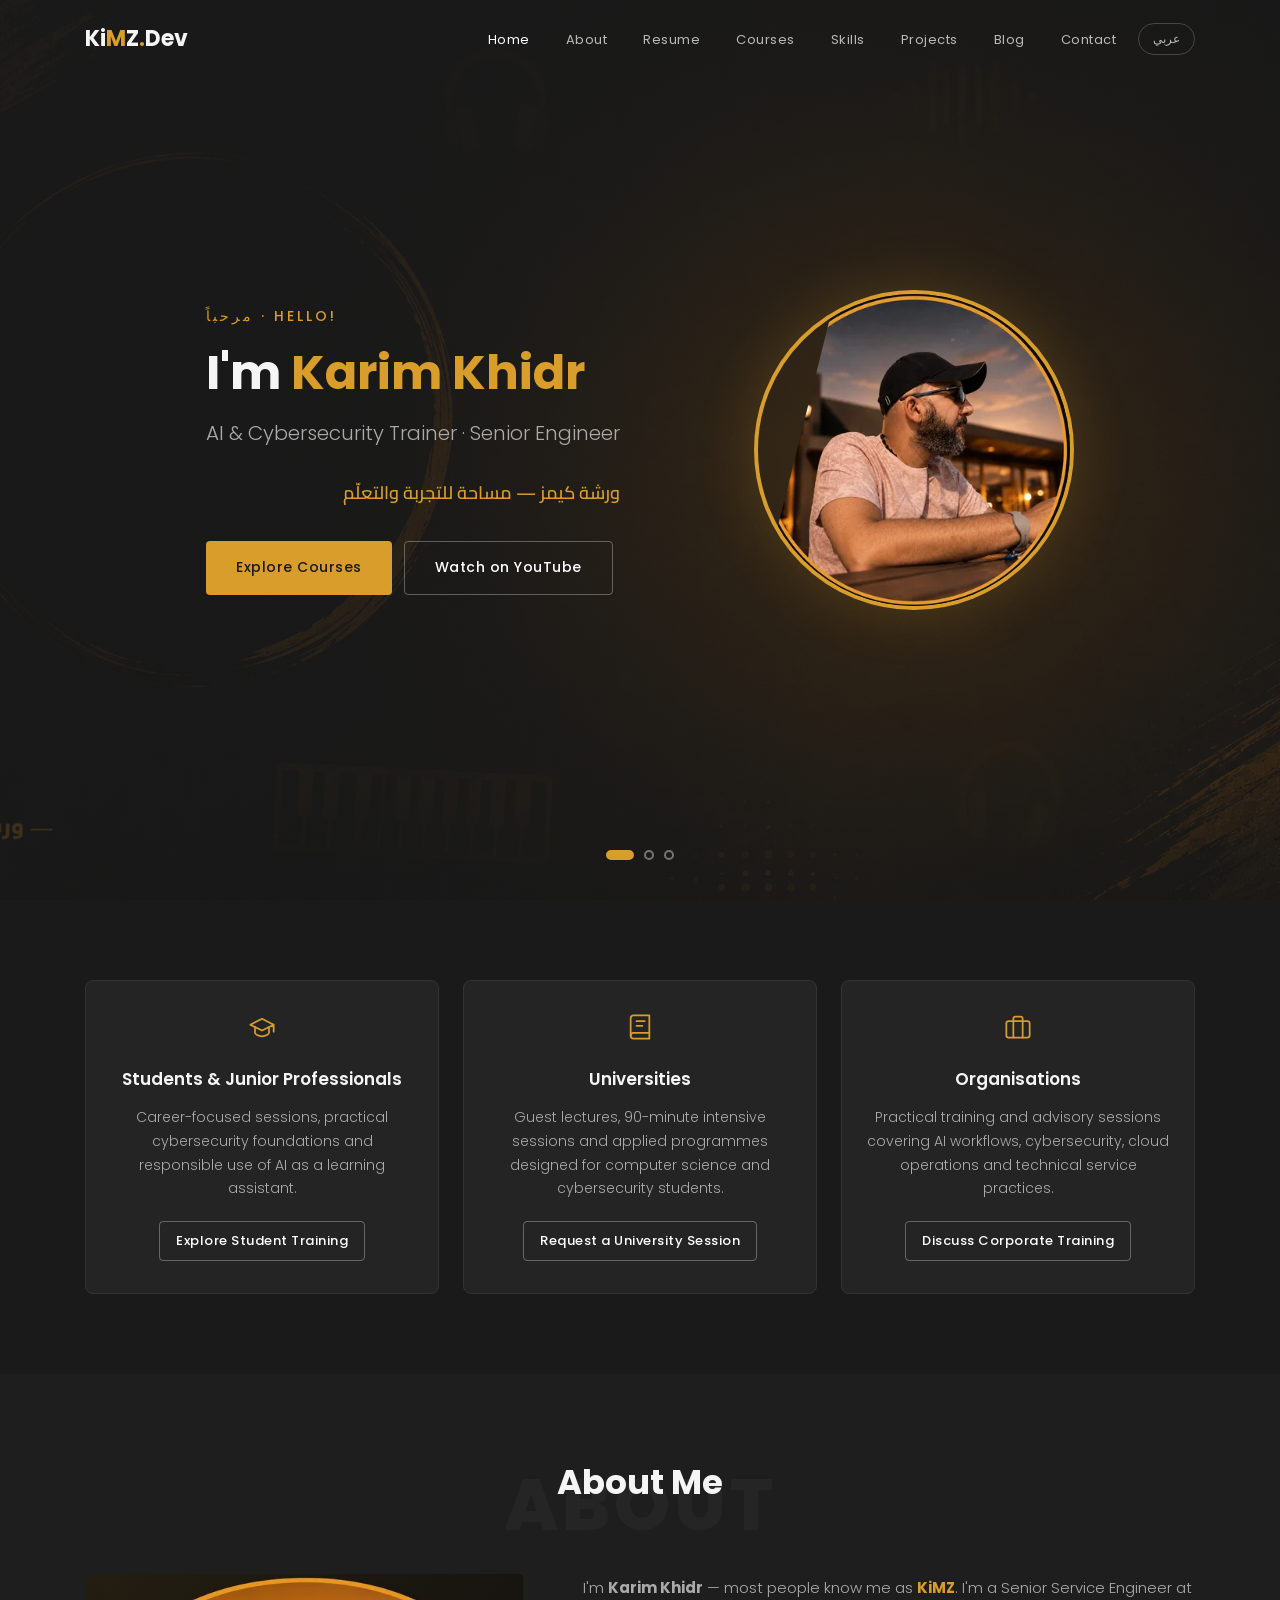
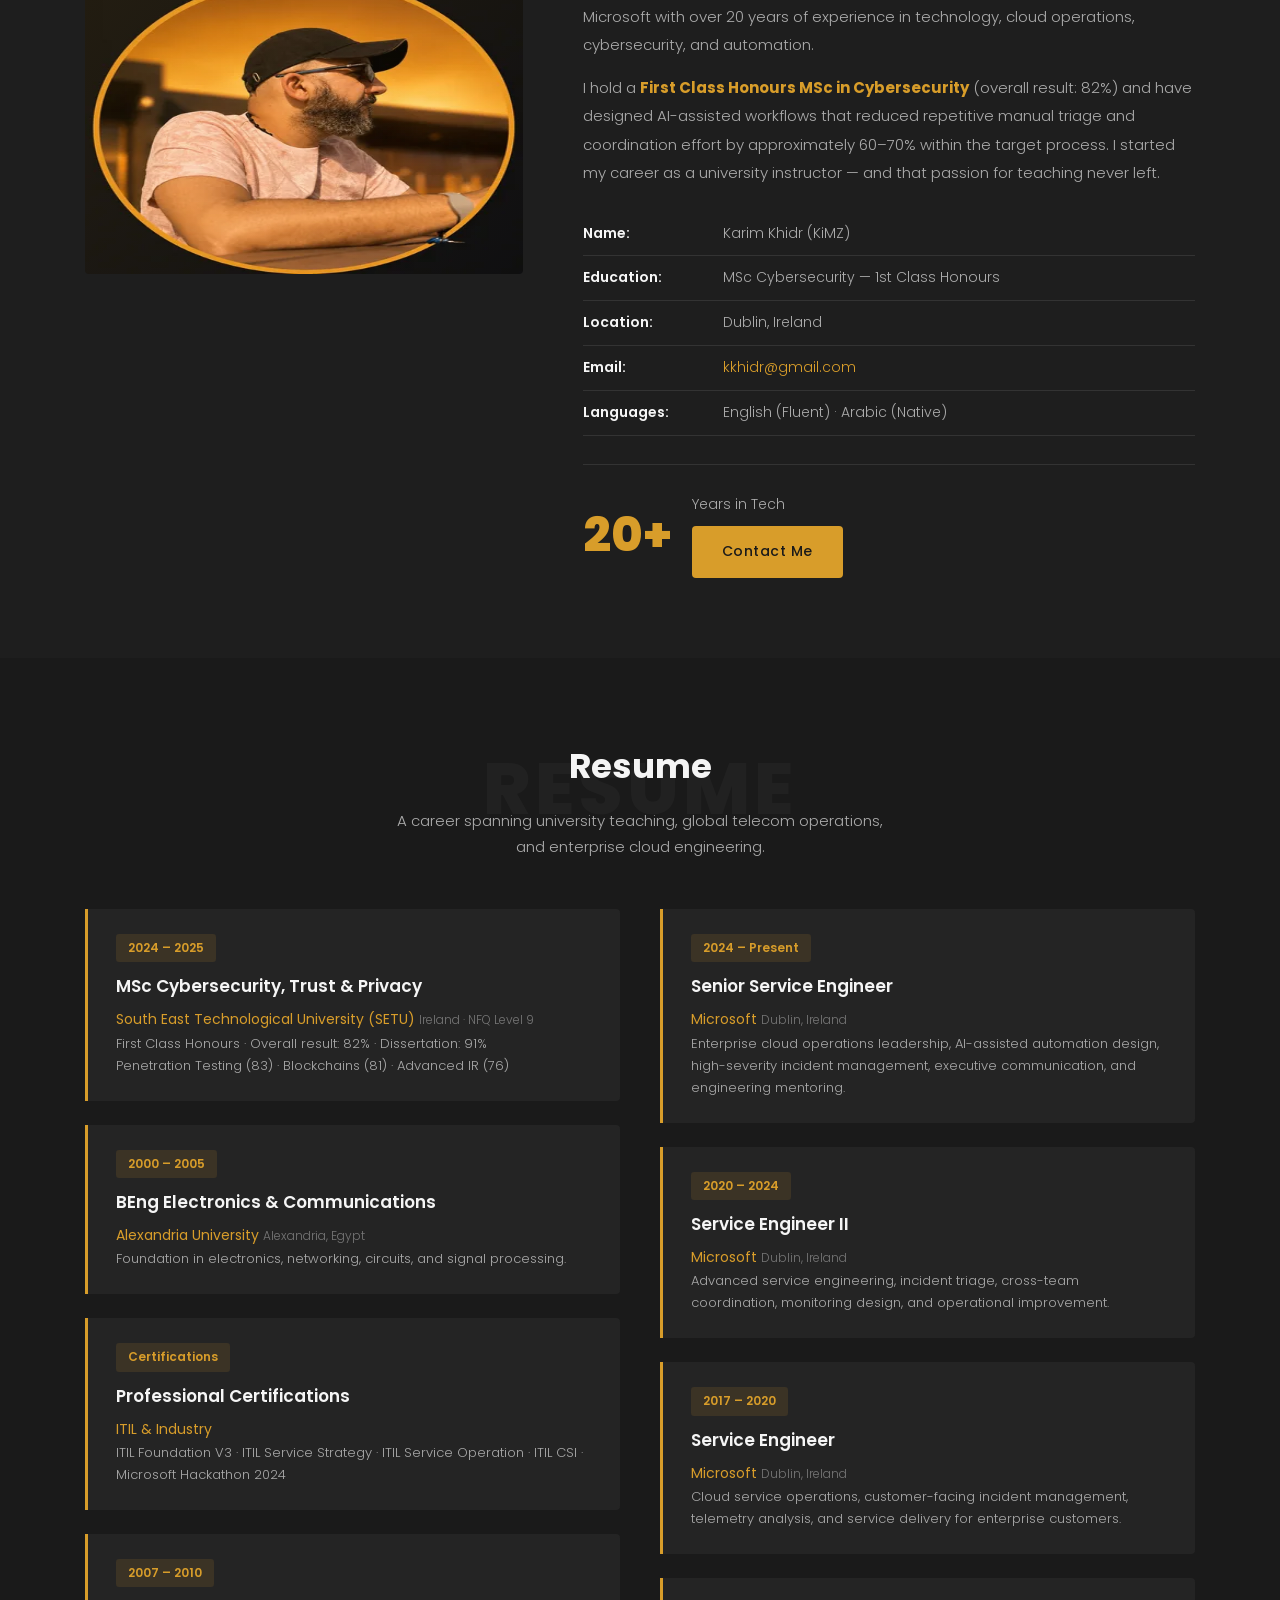
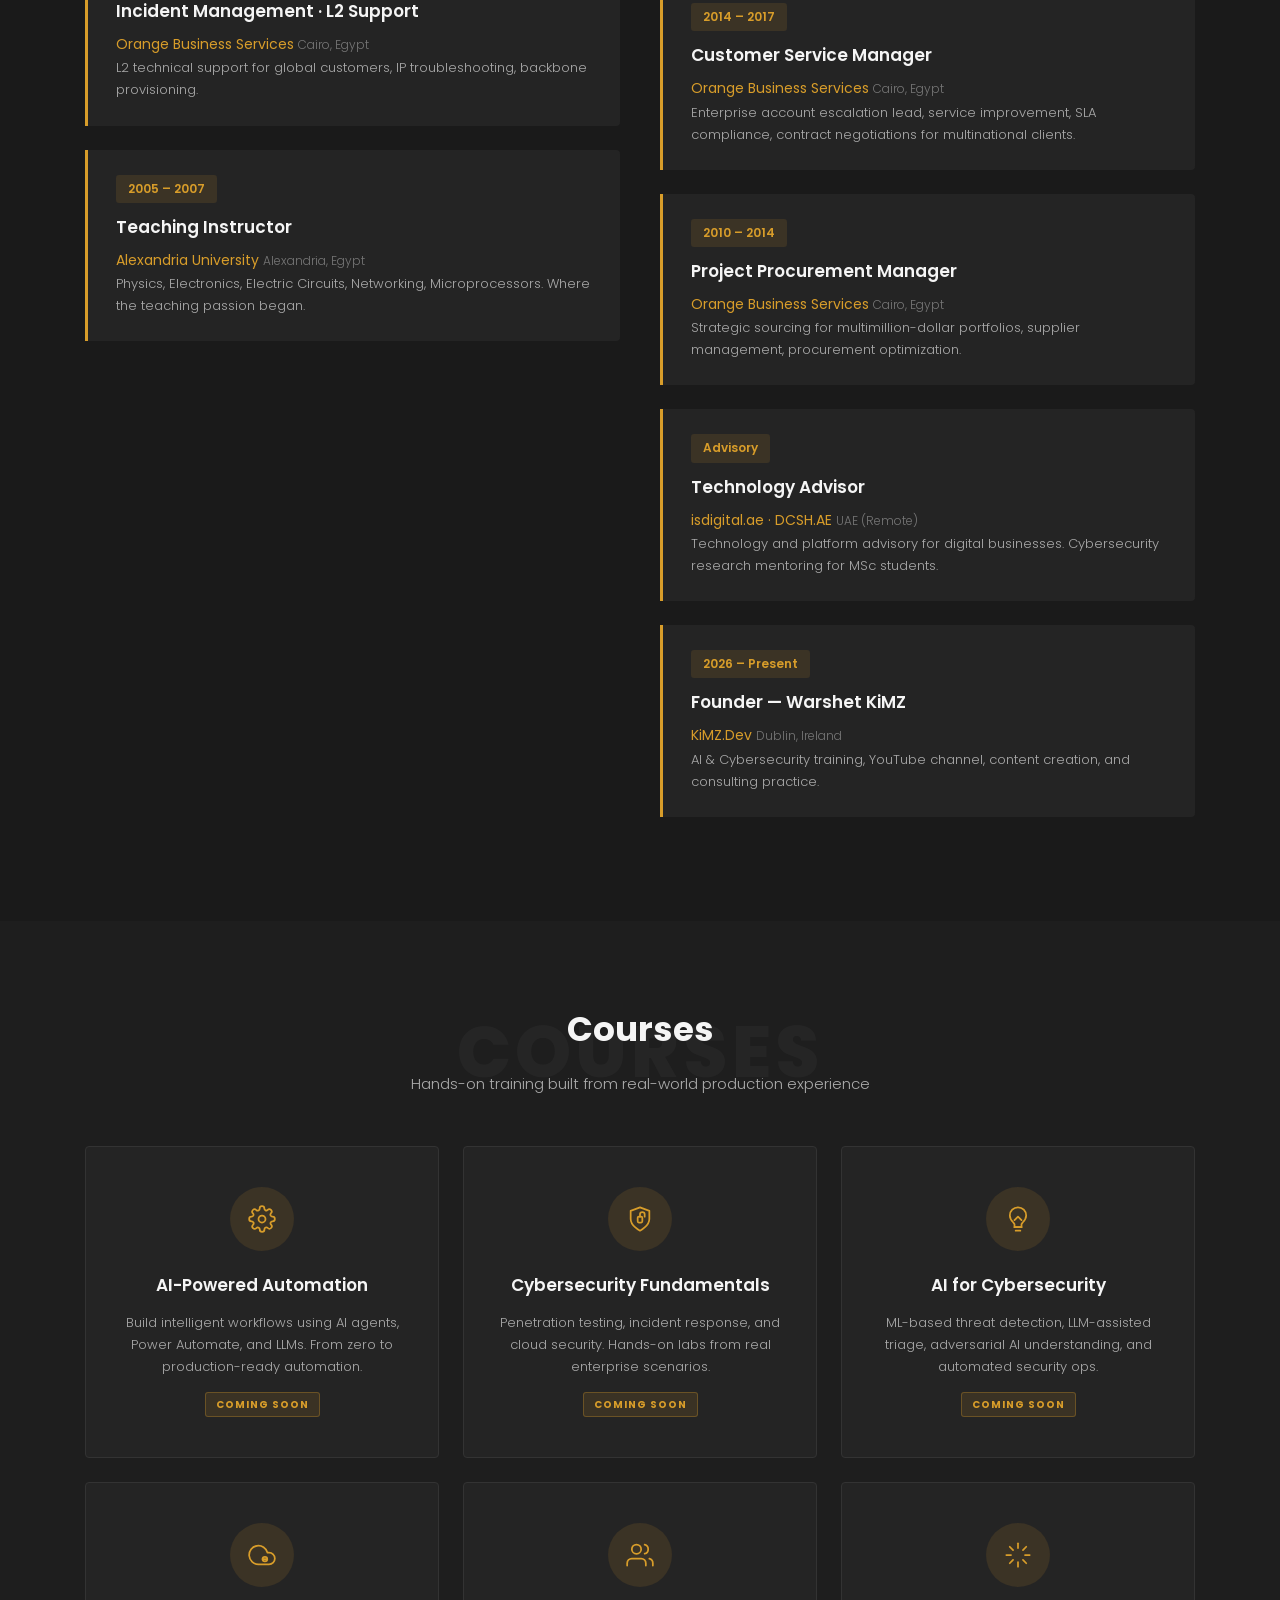
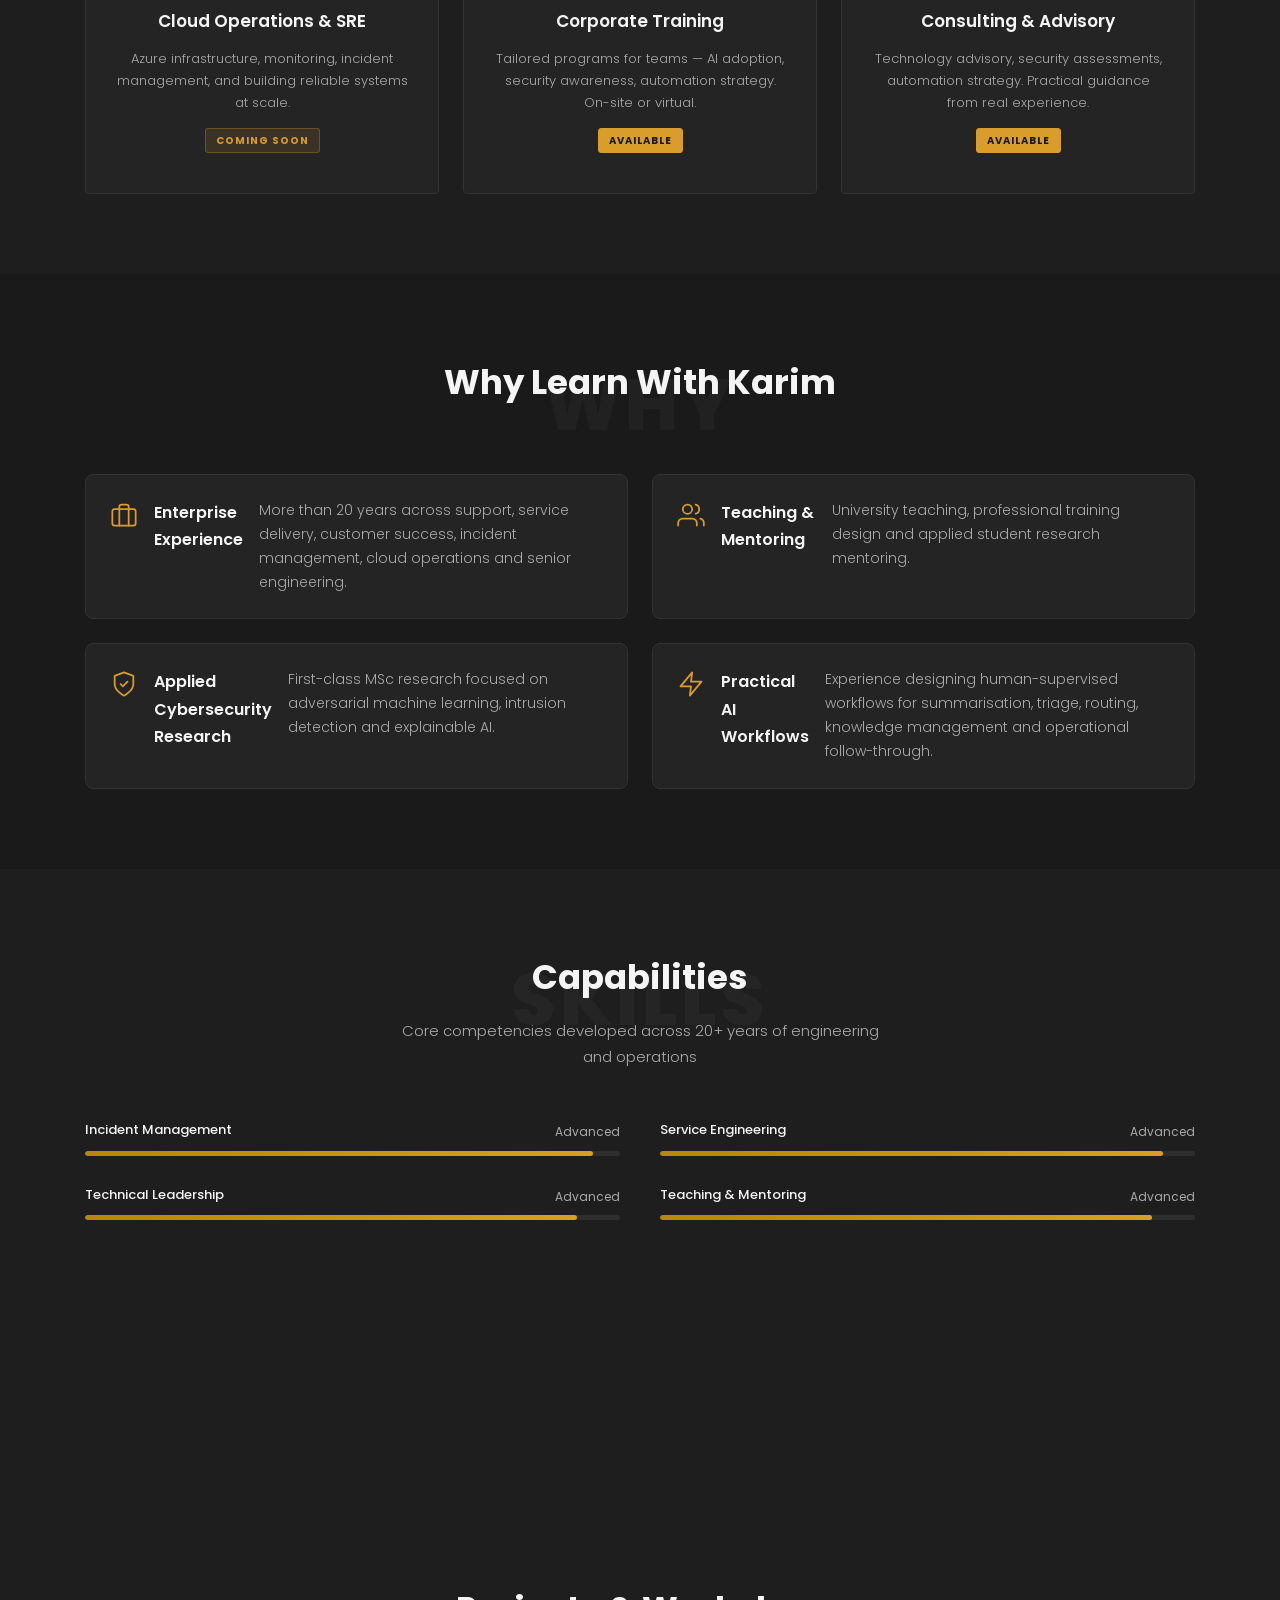
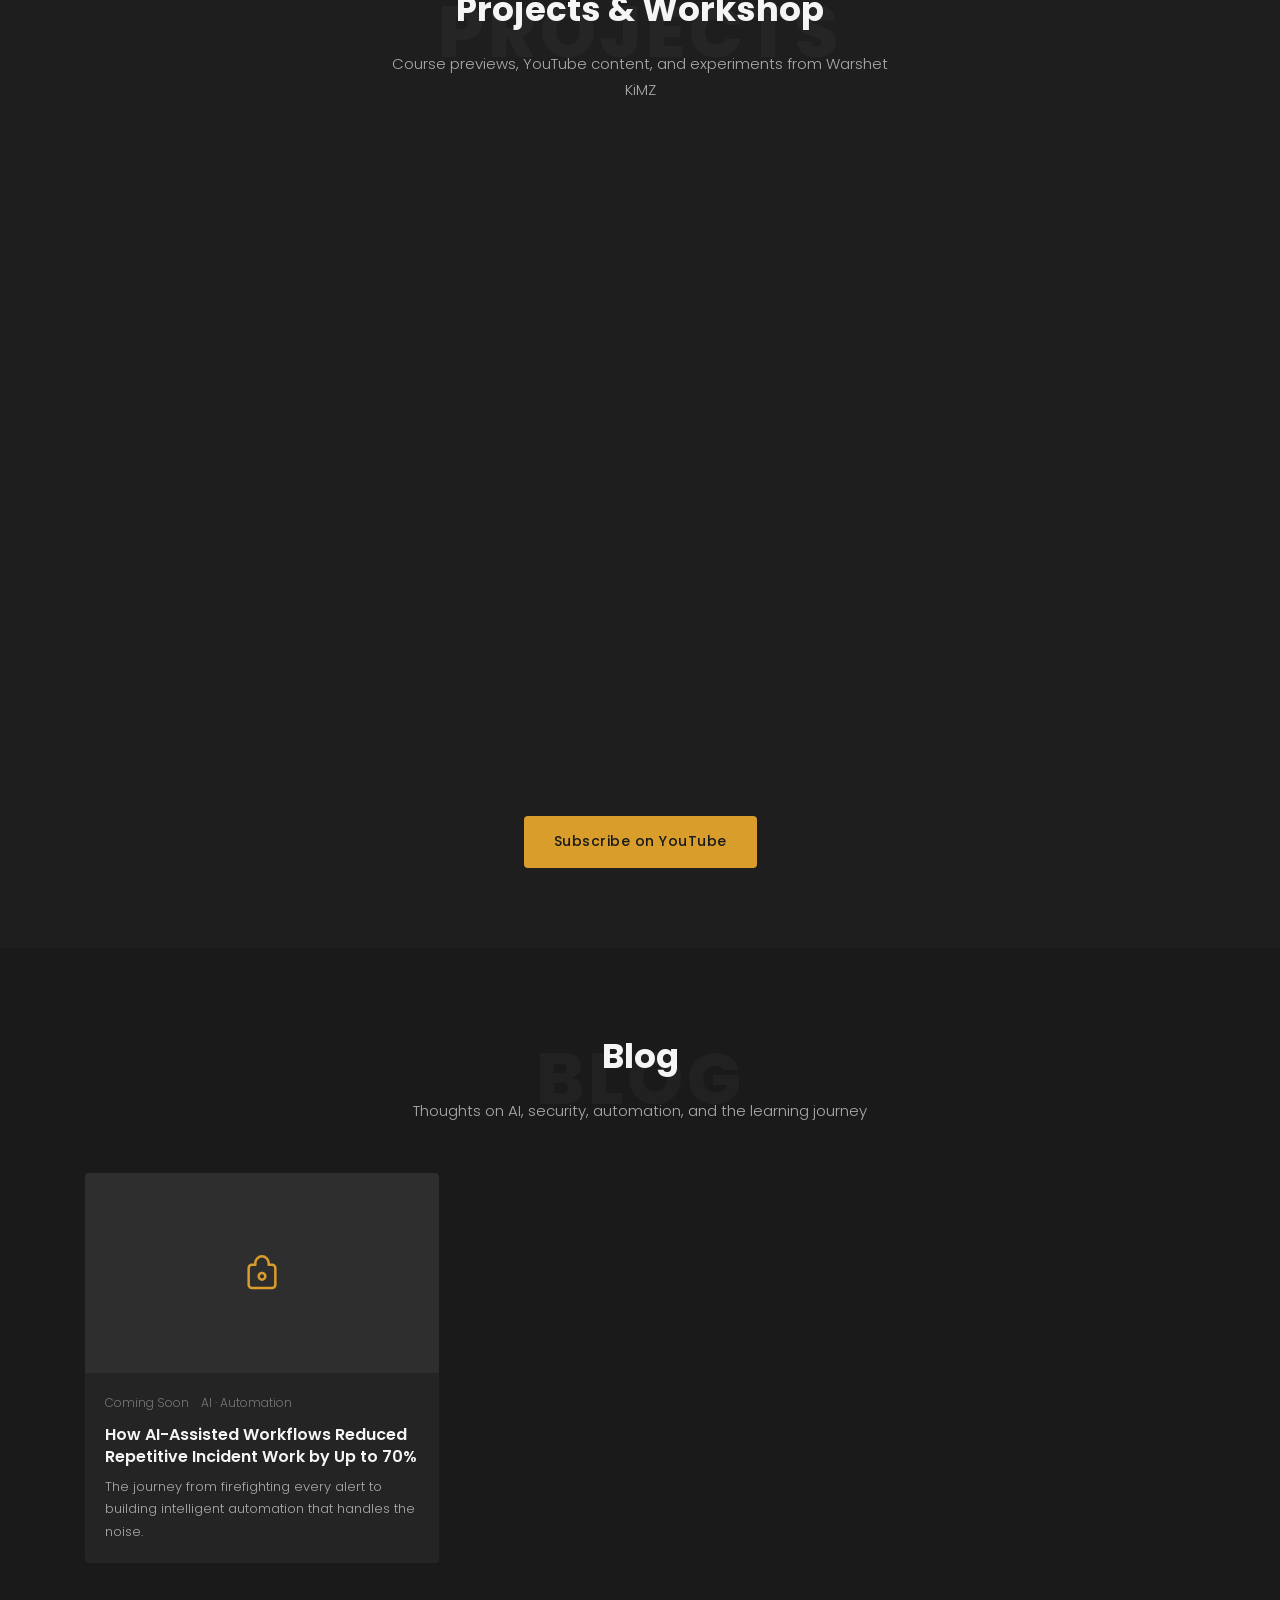
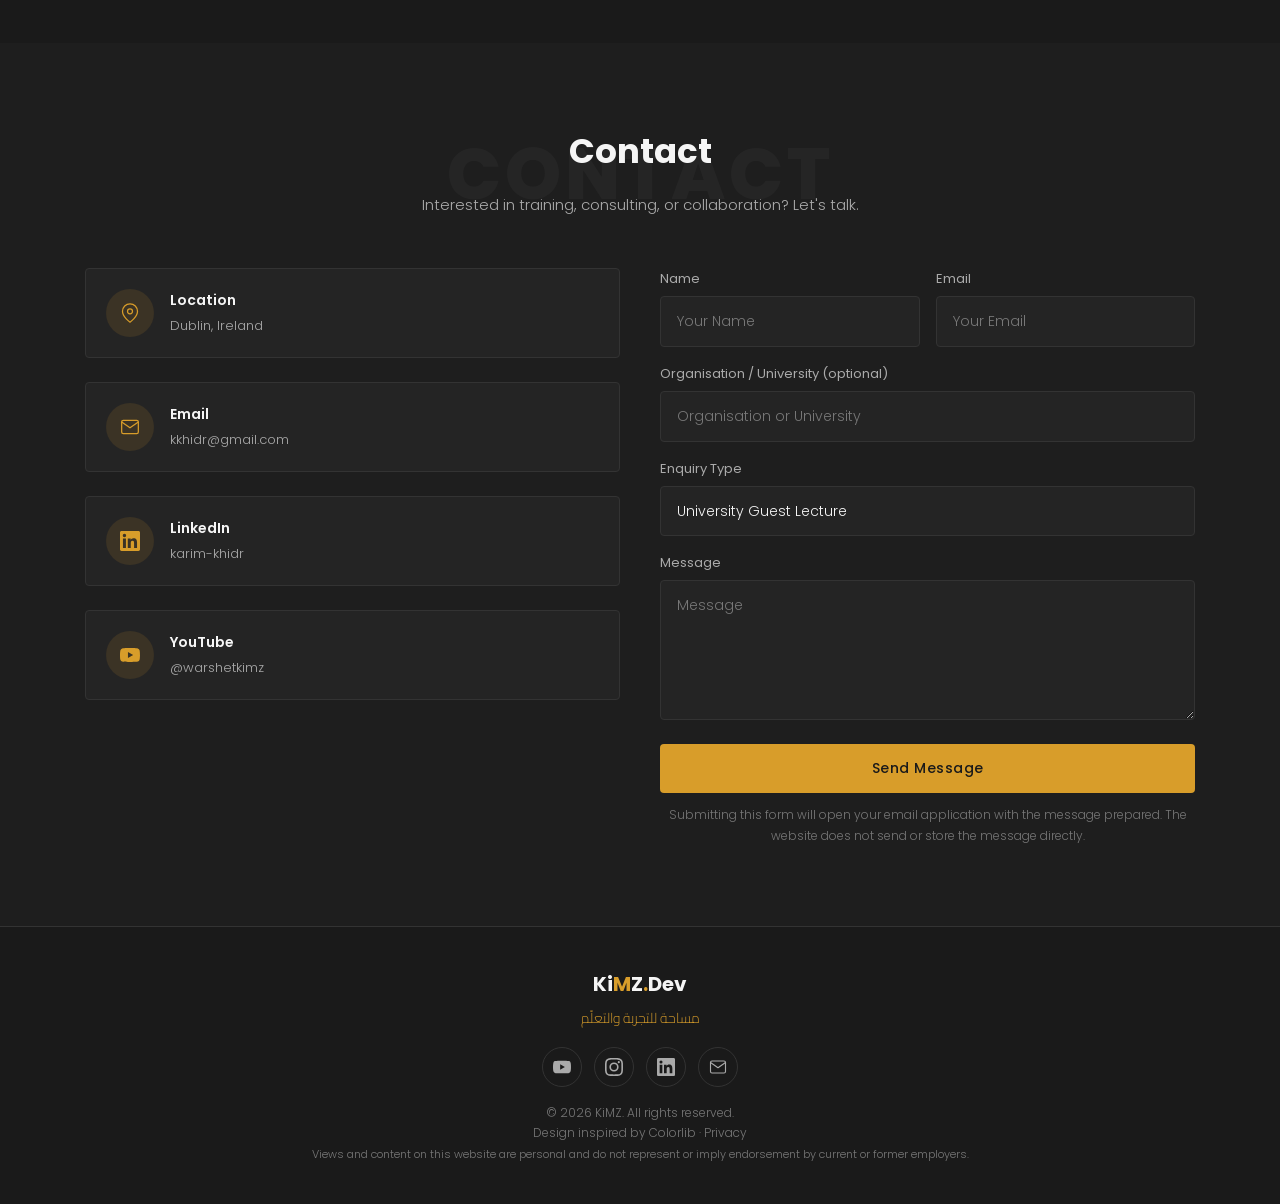
==== commit 749c7d2e: "V2 phases 4-8: bilingual, accessibility, SEO, platform files, repo quality Phase 4 — Bilingual: EN+A" ====
--- a/index.html
+++ b/index.html
@@ -3,23 +3,53 @@
 <head>
   <meta charset="UTF-8">
   <meta name="viewport" content="width=device-width, initial-scale=1.0">
-  <title>KiMZ — AI & Cybersecurity Training</title>
-  <meta name="description" content="Practical AI & Cybersecurity training by Karim Khidr (KiMZ). 20+ years experience, MSc First Class Honours. Courses, consulting, and Warshet KiMZ YouTube channel.">
-  <meta property="og:title" content="KiMZ — Learn. Build. Secure.">
-  <meta property="og:description" content="AI & Cybersecurity training from 20+ years of production experience.">
+  <title>Karim Khidr | AI & Cybersecurity Trainer in Ireland — KiMZ.Dev</title>
+  <meta name="description" content="Practical AI, cybersecurity and cloud training from Karim Khidr, a senior engineer and trainer with more than 20 years of enterprise technology experience.">
+  <meta name="theme-color" content="#D89D2A">
+  <link rel="canonical" href="https://brave-sea-000870403.7.azurestaticapps.net/">
+  <meta property="og:title" content="Karim Khidr | AI & Cybersecurity Trainer — KiMZ.Dev">
+  <meta property="og:description" content="Practical AI, cybersecurity and cloud training from 20+ years of enterprise experience.">
   <meta property="og:type" content="website">
+  <meta property="og:url" content="https://brave-sea-000870403.7.azurestaticapps.net/">
+  <meta name="twitter:card" content="summary">
+  <meta name="twitter:title" content="Karim Khidr | AI & Cybersecurity Trainer — KiMZ.Dev">
+  <meta name="twitter:description" content="Practical AI, cybersecurity and cloud training from 20+ years of enterprise experience.">
   <link rel="icon" type="image/svg+xml" href="favicon.svg">
   <link rel="icon" type="image/x-icon" href="favicon.ico">
   <link rel="apple-touch-icon" href="apple-touch-icon.png">
+  <link rel="manifest" href="site.webmanifest">
+  <link rel="preconnect" href="https://fonts.googleapis.com">
+  <link rel="preconnect" href="https://fonts.gstatic.com" crossorigin>
+  <link href="https://fonts.googleapis.com/css2?family=Cairo:wght@400;600;700;800&family=Poppins:wght@300;400;500;600;700;800&display=swap" rel="stylesheet">
   <link rel="stylesheet" href="css/clark.css">
+  <script type="application/ld+json">
+  {
+    "@context": "https://schema.org",
+    "@type": "ProfessionalService",
+    "name": "KiMZ.Dev",
+    "description": "Practical AI and cybersecurity training built on more than 20 years of enterprise engineering experience.",
+    "url": "https://brave-sea-000870403.7.azurestaticapps.net/",
+    "founder": {
+      "@type": "Person",
+      "name": "Karim Khidr",
+      "jobTitle": "Senior Service Engineer & AI/Cybersecurity Trainer",
+      "url": "https://linkedin.com/in/karim-khidr-39a57123"
+    },
+    "areaServed": "Ireland",
+    "serviceType": ["AI Training", "Cybersecurity Training", "Corporate Training", "Technology Advisory"]
+  }
+  </script>
 </head>
 <body>
 
+<!-- Skip to content -->
+<a href="#about" class="skip-link">Skip to main content</a>
+
 <!-- ═══ NAVBAR ═══ -->
 <nav class="navbar">
   <div class="container">
     <a href="#home" class="navbar-brand">Ki<span>M</span>Z<span>.</span>Dev</a>
-    <ul class="nav-menu">
+    <ul class="nav-menu" id="nav-menu" aria-hidden="true">
       <li><a href="#home" data-i18n="nav.home">Home</a></li>
       <li><a href="#about" data-i18n="nav.about">About</a></li>
       <li><a href="#resume" data-i18n="nav.resume">Resume</a></li>
@@ -30,7 +60,7 @@
       <li><a href="#contact" data-i18n="nav.contact">Contact</a></li>
       <li><button class="lang-btn" onclick="toggleLanguage()">عربي</button></li>
     </ul>
-    <button class="nav-toggle" onclick="toggleMobileNav()">☰</button>
+    <button class="nav-toggle" onclick="toggleMobileNav()" aria-expanded="false" aria-controls="nav-menu" aria-label="Toggle navigation">☰</button>
   </div>
 </nav>
 
@@ -50,12 +80,12 @@
             <p class="arabic-line">ورشة كيمز — مساحة للتجربة والتعلّم</p>
             <div style="display: flex; gap: 12px; flex-wrap: wrap;">
               <a href="#courses" class="btn btn-primary">Explore Courses</a>
-              <a href="https://youtube.com/@warshetkimz" target="_blank" class="btn btn-outline">Watch on YouTube</a>
+              <a href="https://youtube.com/@warshetkimz" target="_blank" rel="noopener noreferrer" class="btn btn-outline">Watch on YouTube</a>
             </div>
           </div>
           <div class="hero-img">
             <div class="hero-avatar-circle">
-              <img src="assets/img/optimized/avatar-night.webp" alt="Karim Khidr" loading="eager">
+              <img src="assets/img/optimized/avatar-night.webp" alt="Karim Khidr" loading="eager" width="400" height="400">
             </div>
           </div>
         </div>
@@ -79,7 +109,7 @@
           </div>
           <div class="hero-img">
             <div class="hero-avatar-circle">
-              <img src="assets/img/optimized/avatar-warm.webp" alt="KiMZ" loading="lazy">
+              <img src="assets/img/optimized/avatar-warm.webp" alt="KiMZ" loading="lazy" width="400" height="400">
             </div>
           </div>
         </div>
@@ -97,13 +127,13 @@
             <h2>Tutorials, experiments, and behind-the-scenes builds on YouTube</h2>
             <p class="arabic-line">مساحة للتجربة والتعلّم</p>
             <div style="display: flex; gap: 12px; flex-wrap: wrap;">
-              <a href="https://youtube.com/@warshetkimz" target="_blank" class="btn btn-primary">Subscribe</a>
+              <a href="https://youtube.com/@warshetkimz" target="_blank" rel="noopener noreferrer" class="btn btn-primary">Subscribe</a>
               <a href="#projects" class="btn btn-outline">Learn More</a>
             </div>
           </div>
           <div class="hero-img">
             <div class="hero-avatar-circle" style="border-color: var(--gold-dim);">
-              <img src="assets/img/optimized/banner-youtube.webp" alt="Warshet KiMZ Studio" loading="lazy">
+              <img src="assets/img/optimized/banner-youtube.webp" alt="Warshet KiMZ Studio" loading="lazy" width="800" height="450">
             </div>
           </div>
         </div>
@@ -165,7 +195,7 @@
     <div class="about-grid">
       <div class="about-img-wrap animate-left">
         <div class="about-img">
-          <img src="assets/img/optimized/avatar-warm.webp" alt="Karim Khidr" loading="lazy">
+          <img src="assets/img/optimized/avatar-warm.webp" alt="Karim Khidr" loading="lazy" width="300" height="300">
         </div>
       </div>
 
@@ -536,7 +566,7 @@
     </div>
 
     <p style="text-align: center; margin-top: 32px;" class="animate">
-      <a href="https://youtube.com/@warshetkimz" target="_blank" class="btn btn-primary">Subscribe on YouTube</a>
+      <a href="https://youtube.com/@warshetkimz" target="_blank" rel="noopener noreferrer" class="btn btn-primary">Subscribe on YouTube</a>
     </p>
   </div>
 </section>
@@ -621,14 +651,14 @@
             <div class="contact-info-icon"><svg width="20" height="20" viewBox="0 0 24 24" fill="currentColor"><path d="M20.447 20.452h-3.554v-5.569c0-1.328-.027-3.037-1.852-3.037-1.853 0-2.136 1.445-2.136 2.939v5.667H9.351V9h3.414v1.561h.046c.477-.9 1.637-1.85 3.37-1.85 3.601 0 4.267 2.37 4.267 5.455v6.286zM5.337 7.433a2.062 2.062 0 0 1-2.063-2.065 2.064 2.064 0 1 1 2.063 2.065zm1.782 13.019H3.555V9h3.564v11.452zM22.225 0H1.771C.792 0 0 .774 0 1.729v20.542C0 23.227.792 24 1.771 24h20.451C23.2 24 24 23.227 24 22.271V1.729C24 .774 23.2 0 22.222 0h.003z"/></svg></div>
             <div>
               <h4>LinkedIn</h4>
-              <p><a href="https://linkedin.com/in/karim-khidr-39a57123" target="_blank">karim-khidr</a></p>
+              <p><a href="https://linkedin.com/in/karim-khidr-39a57123" target="_blank" rel="noopener noreferrer">karim-khidr</a></p>
             </div>
           </li>
           <li class="contact-info-item">
             <div class="contact-info-icon"><svg width="20" height="20" viewBox="0 0 24 24" fill="currentColor"><path d="M23.498 6.186a3.016 3.016 0 0 0-2.122-2.136C19.505 3.545 12 3.545 12 3.545s-7.505 0-9.377.505A3.017 3.017 0 0 0 .502 6.186C0 8.07 0 12 0 12s0 3.93.502 5.814a3.016 3.016 0 0 0 2.122 2.136c1.871.505 9.376.505 9.376.505s7.505 0 9.377-.505a3.015 3.015 0 0 0 2.122-2.136C24 15.93 24 12 24 12s0-3.93-.502-5.814zM9.545 15.568V8.432L15.818 12l-6.273 3.568z"/></svg></div>
             <div>
               <h4>YouTube</h4>
-              <p><a href="https://youtube.com/@warshetkimz" target="_blank">@warshetkimz</a></p>
+              <p><a href="https://youtube.com/@warshetkimz" target="_blank" rel="noopener noreferrer">@warshetkimz</a></p>
             </div>
           </li>
         </ul>
@@ -681,14 +711,14 @@
     <div class="footer-brand">Ki<span>M</span>Z<span>.</span>Dev</div>
     <p class="footer-tagline">مساحة للتجربة والتعلّم</p>
     <div class="footer-socials">
-      <a href="https://youtube.com/@warshetkimz" target="_blank" class="footer-social-link" aria-label="YouTube"><svg width="18" height="18" viewBox="0 0 24 24" fill="currentColor"><path d="M23.498 6.186a3.016 3.016 0 0 0-2.122-2.136C19.505 3.545 12 3.545 12 3.545s-7.505 0-9.377.505A3.017 3.017 0 0 0 .502 6.186C0 8.07 0 12 0 12s0 3.93.502 5.814a3.016 3.016 0 0 0 2.122 2.136c1.871.505 9.376.505 9.376.505s7.505 0 9.377-.505a3.015 3.015 0 0 0 2.122-2.136C24 15.93 24 12 24 12s0-3.93-.502-5.814zM9.545 15.568V8.432L15.818 12l-6.273 3.568z"/></svg></a>
-      <a href="https://instagram.com/warshetkimz" target="_blank" class="footer-social-link" aria-label="Instagram"><svg width="18" height="18" viewBox="0 0 24 24" fill="currentColor"><path d="M12 2.163c3.204 0 3.584.012 4.85.07 3.252.148 4.771 1.691 4.919 4.919.058 1.265.069 1.645.069 4.849 0 3.205-.012 3.584-.069 4.849-.149 3.225-1.664 4.771-4.919 4.919-1.266.058-1.644.07-4.85.07-3.204 0-3.584-.012-4.849-.07-3.26-.149-4.771-1.699-4.919-4.92-.058-1.265-.07-1.644-.07-4.849 0-3.204.013-3.583.07-4.849.149-3.227 1.664-4.771 4.919-4.919 1.266-.057 1.645-.069 4.849-.069zM12 0C8.741 0 8.333.014 7.053.072 2.695.272.273 2.69.073 7.052.014 8.333 0 8.741 0 12c0 3.259.014 3.668.072 4.948.2 4.358 2.618 6.78 6.98 6.98C8.333 23.986 8.741 24 12 24c3.259 0 3.668-.014 4.948-.072 4.354-.2 6.782-2.618 6.979-6.98.059-1.28.073-1.689.073-4.948 0-3.259-.014-3.667-.072-4.947-.196-4.354-2.617-6.78-6.979-6.98C15.668.014 15.259 0 12 0zm0 5.838a6.162 6.162 0 1 0 0 12.324 6.162 6.162 0 0 0 0-12.324zM12 16a4 4 0 1 1 0-8 4 4 0 0 1 0 8zm6.406-11.845a1.44 1.44 0 1 0 0 2.881 1.44 1.44 0 0 0 0-2.881z"/></svg></a>
-      <a href="https://linkedin.com/in/karim-khidr-39a57123" target="_blank" class="footer-social-link" aria-label="LinkedIn"><svg width="18" height="18" viewBox="0 0 24 24" fill="currentColor"><path d="M20.447 20.452h-3.554v-5.569c0-1.328-.027-3.037-1.852-3.037-1.853 0-2.136 1.445-2.136 2.939v5.667H9.351V9h3.414v1.561h.046c.477-.9 1.637-1.85 3.37-1.85 3.601 0 4.267 2.37 4.267 5.455v6.286zM5.337 7.433a2.062 2.062 0 0 1-2.063-2.065 2.064 2.064 0 1 1 2.063 2.065zm1.782 13.019H3.555V9h3.564v11.452zM22.225 0H1.771C.792 0 0 .774 0 1.729v20.542C0 23.227.792 24 1.771 24h20.451C23.2 24 24 23.227 24 22.271V1.729C24 .774 23.2 0 22.222 0h.003z"/></svg></a>
+      <a href="https://youtube.com/@warshetkimz" target="_blank" rel="noopener noreferrer" class="footer-social-link" aria-label="YouTube"><svg width="18" height="18" viewBox="0 0 24 24" fill="currentColor"><path d="M23.498 6.186a3.016 3.016 0 0 0-2.122-2.136C19.505 3.545 12 3.545 12 3.545s-7.505 0-9.377.505A3.017 3.017 0 0 0 .502 6.186C0 8.07 0 12 0 12s0 3.93.502 5.814a3.016 3.016 0 0 0 2.122 2.136c1.871.505 9.376.505 9.376.505s7.505 0 9.377-.505a3.015 3.015 0 0 0 2.122-2.136C24 15.93 24 12 24 12s0-3.93-.502-5.814zM9.545 15.568V8.432L15.818 12l-6.273 3.568z"/></svg></a>
+      <a href="https://instagram.com/warshetkimz" target="_blank" rel="noopener noreferrer" class="footer-social-link" aria-label="Instagram"><svg width="18" height="18" viewBox="0 0 24 24" fill="currentColor"><path d="M12 2.163c3.204 0 3.584.012 4.85.07 3.252.148 4.771 1.691 4.919 4.919.058 1.265.069 1.645.069 4.849 0 3.205-.012 3.584-.069 4.849-.149 3.225-1.664 4.771-4.919 4.919-1.266.058-1.644.07-4.85.07-3.204 0-3.584-.012-4.849-.07-3.26-.149-4.771-1.699-4.919-4.92-.058-1.265-.07-1.644-.07-4.849 0-3.204.013-3.583.07-4.849.149-3.227 1.664-4.771 4.919-4.919 1.266-.057 1.645-.069 4.849-.069zM12 0C8.741 0 8.333.014 7.053.072 2.695.272.273 2.69.073 7.052.014 8.333 0 8.741 0 12c0 3.259.014 3.668.072 4.948.2 4.358 2.618 6.78 6.98 6.98C8.333 23.986 8.741 24 12 24c3.259 0 3.668-.014 4.948-.072 4.354-.2 6.782-2.618 6.979-6.98.059-1.28.073-1.689.073-4.948 0-3.259-.014-3.667-.072-4.947-.196-4.354-2.617-6.78-6.979-6.98C15.668.014 15.259 0 12 0zm0 5.838a6.162 6.162 0 1 0 0 12.324 6.162 6.162 0 0 0 0-12.324zM12 16a4 4 0 1 1 0-8 4 4 0 0 1 0 8zm6.406-11.845a1.44 1.44 0 1 0 0 2.881 1.44 1.44 0 0 0 0-2.881z"/></svg></a>
+      <a href="https://linkedin.com/in/karim-khidr-39a57123" target="_blank" rel="noopener noreferrer" class="footer-social-link" aria-label="LinkedIn"><svg width="18" height="18" viewBox="0 0 24 24" fill="currentColor"><path d="M20.447 20.452h-3.554v-5.569c0-1.328-.027-3.037-1.852-3.037-1.853 0-2.136 1.445-2.136 2.939v5.667H9.351V9h3.414v1.561h.046c.477-.9 1.637-1.85 3.37-1.85 3.601 0 4.267 2.37 4.267 5.455v6.286zM5.337 7.433a2.062 2.062 0 0 1-2.063-2.065 2.064 2.064 0 1 1 2.063 2.065zm1.782 13.019H3.555V9h3.564v11.452zM22.225 0H1.771C.792 0 0 .774 0 1.729v20.542C0 23.227.792 24 1.771 24h20.451C23.2 24 24 23.227 24 22.271V1.729C24 .774 23.2 0 22.222 0h.003z"/></svg></a>
       <a href="mailto:kkhidr@gmail.com" class="footer-social-link" aria-label="Email"><svg width="18" height="18" viewBox="0 0 24 24" fill="none" stroke="currentColor" stroke-width="1.5" stroke-linecap="round" stroke-linejoin="round"><path d="M4 4h16c1.1 0 2 .9 2 2v12c0 1.1-.9 2-2 2H4c-1.1 0-2-.9-2-2V6c0-1.1.9-2 2-2z"/><polyline points="22,6 12,13 2,6"/></svg></a>
     </div>
     <p class="footer-copy">
       <span data-i18n="footer.copy">© 2026 KiMZ. All rights reserved.</span>
-      <br><a href="https://colorlib.com" target="_blank" rel="noopener noreferrer" data-i18n="footer.credit">Design inspired by Colorlib</a>
+      <br><a href="https://colorlib.com" target="_blank" rel="noopener noreferrer" data-i18n="footer.credit">Design inspired by Colorlib</a> · <a href="privacy.html">Privacy</a>
       <br><small style="color: var(--text-dim); font-size: 11px;" data-i18n="footer.disclaimer">Views and content on this website are personal and do not represent or imply endorsement by current or former employers.</small>
     </p>
   </div>
--- a/css/clark.css
+++ b/css/clark.css
@@ -1,9 +1,8 @@
 /* ═══════════════════════════════════════════════════════════════
    kimz.dev — Clark-Inspired Single-Page Site
    Brand: Warshet KiMZ · Amber #D89D2A · Charcoal #1A1A1A
+   Fonts loaded via <link> in HTML head (Poppins + Cairo)
    ═══════════════════════════════════════════════════════════════ */
-
-@import url('https://fonts.googleapis.com/css2?family=Poppins:wght@100;200;300;400;500;600;700;800;900&family=Cairo:wght@400;600;700;800&display=swap');
 
 :root {
   --gold: #D89D2A;
@@ -30,6 +29,52 @@
 * { margin: 0; padding: 0; box-sizing: border-box; }
 html { scroll-behavior: smooth; scroll-padding-top: 70px; }
 
+/* ═══ ACCESSIBILITY ═══ */
+.skip-link {
+  position: absolute; top: -100%; left: 16px;
+  background: var(--gold); color: var(--bg); padding: 8px 16px;
+  border-radius: 4px; font-size: 14px; font-weight: 500;
+  z-index: 9999; transition: top 0.2s;
+}
+.skip-link:focus { top: 8px; }
+
+:focus-visible {
+  outline: 3px solid var(--gold-bright);
+  outline-offset: 3px;
+}
+
+/* Progressive enhancement: show content by default, hide only when JS is available */
+.animate, .animate-left, .animate-right {
+  opacity: 1; transform: none;
+}
+.js .animate {
+  opacity: 0; transform: translateY(30px);
+  transition: opacity 0.6s ease, transform 0.6s ease;
+}
+.js .animate-left {
+  opacity: 0; transform: translateX(-30px);
+  transition: opacity 0.6s ease, transform 0.6s ease;
+}
+.js .animate-right {
+  opacity: 0; transform: translateX(30px);
+  transition: opacity 0.6s ease, transform 0.6s ease;
+}
+.js .animate.visible, .js .animate-left.visible, .js .animate-right.visible {
+  opacity: 1; transform: none;
+}
+
+@media (prefers-reduced-motion: reduce) {
+  html { scroll-behavior: auto; }
+  *, *::before, *::after {
+    animation-duration: 0.01ms !important;
+    animation-iteration-count: 1 !important;
+    transition-duration: 0.01ms !important;
+  }
+  .js .animate, .js .animate-left, .js .animate-right {
+    opacity: 1; transform: none;
+  }
+}
+
 body {
   font-family: var(--font-en);
   background: var(--bg);
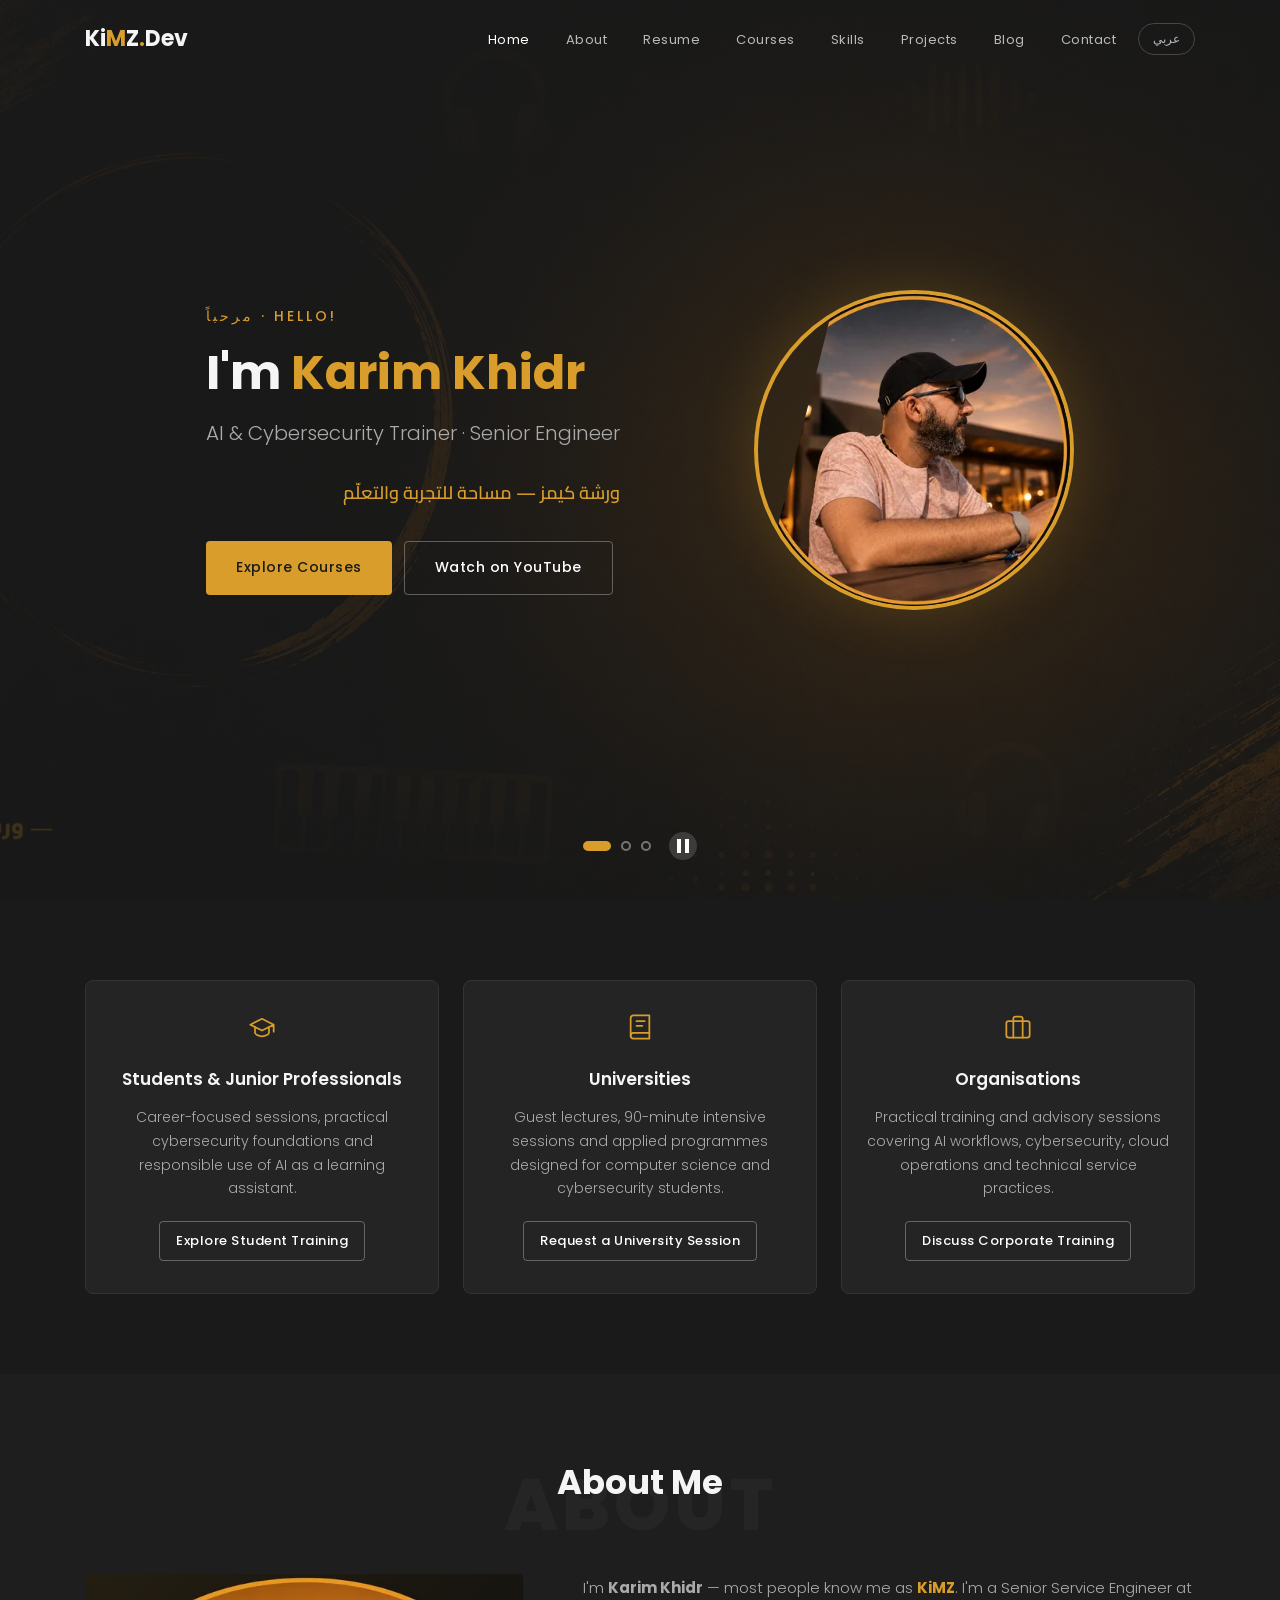
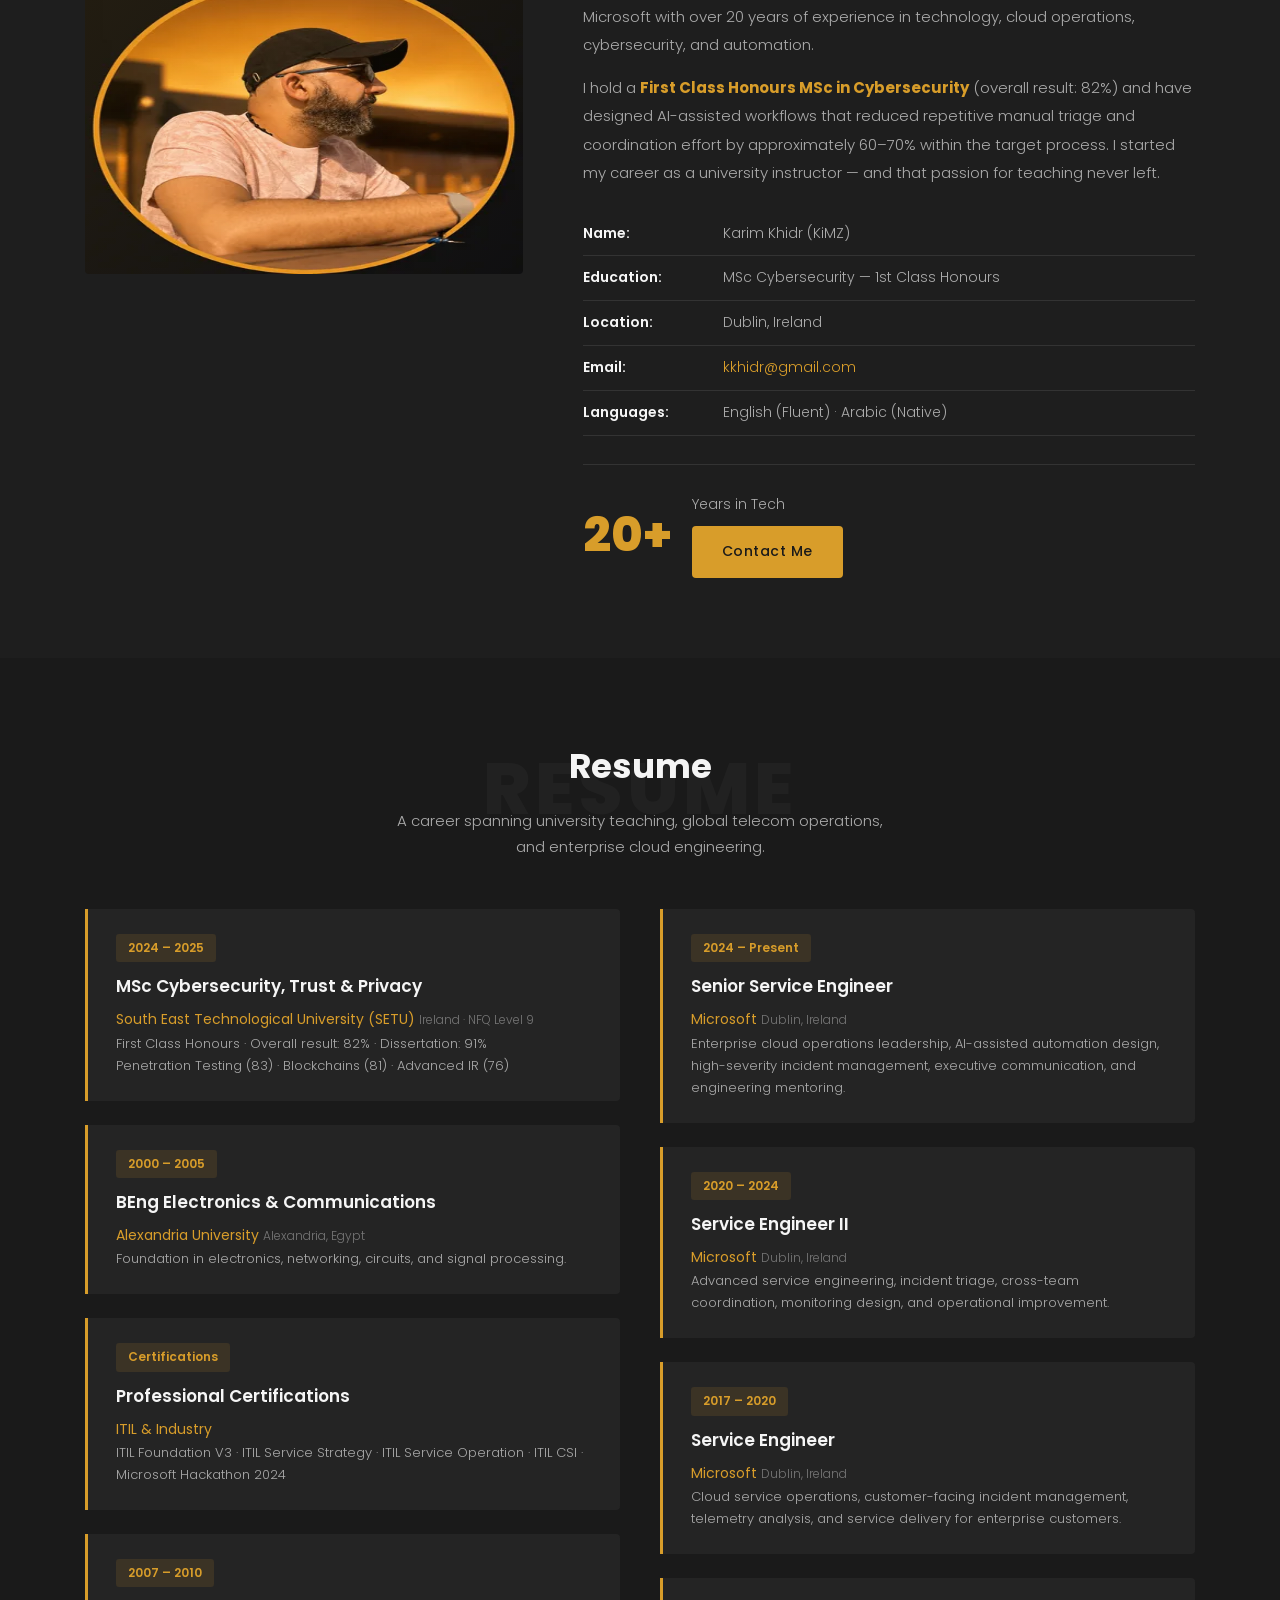
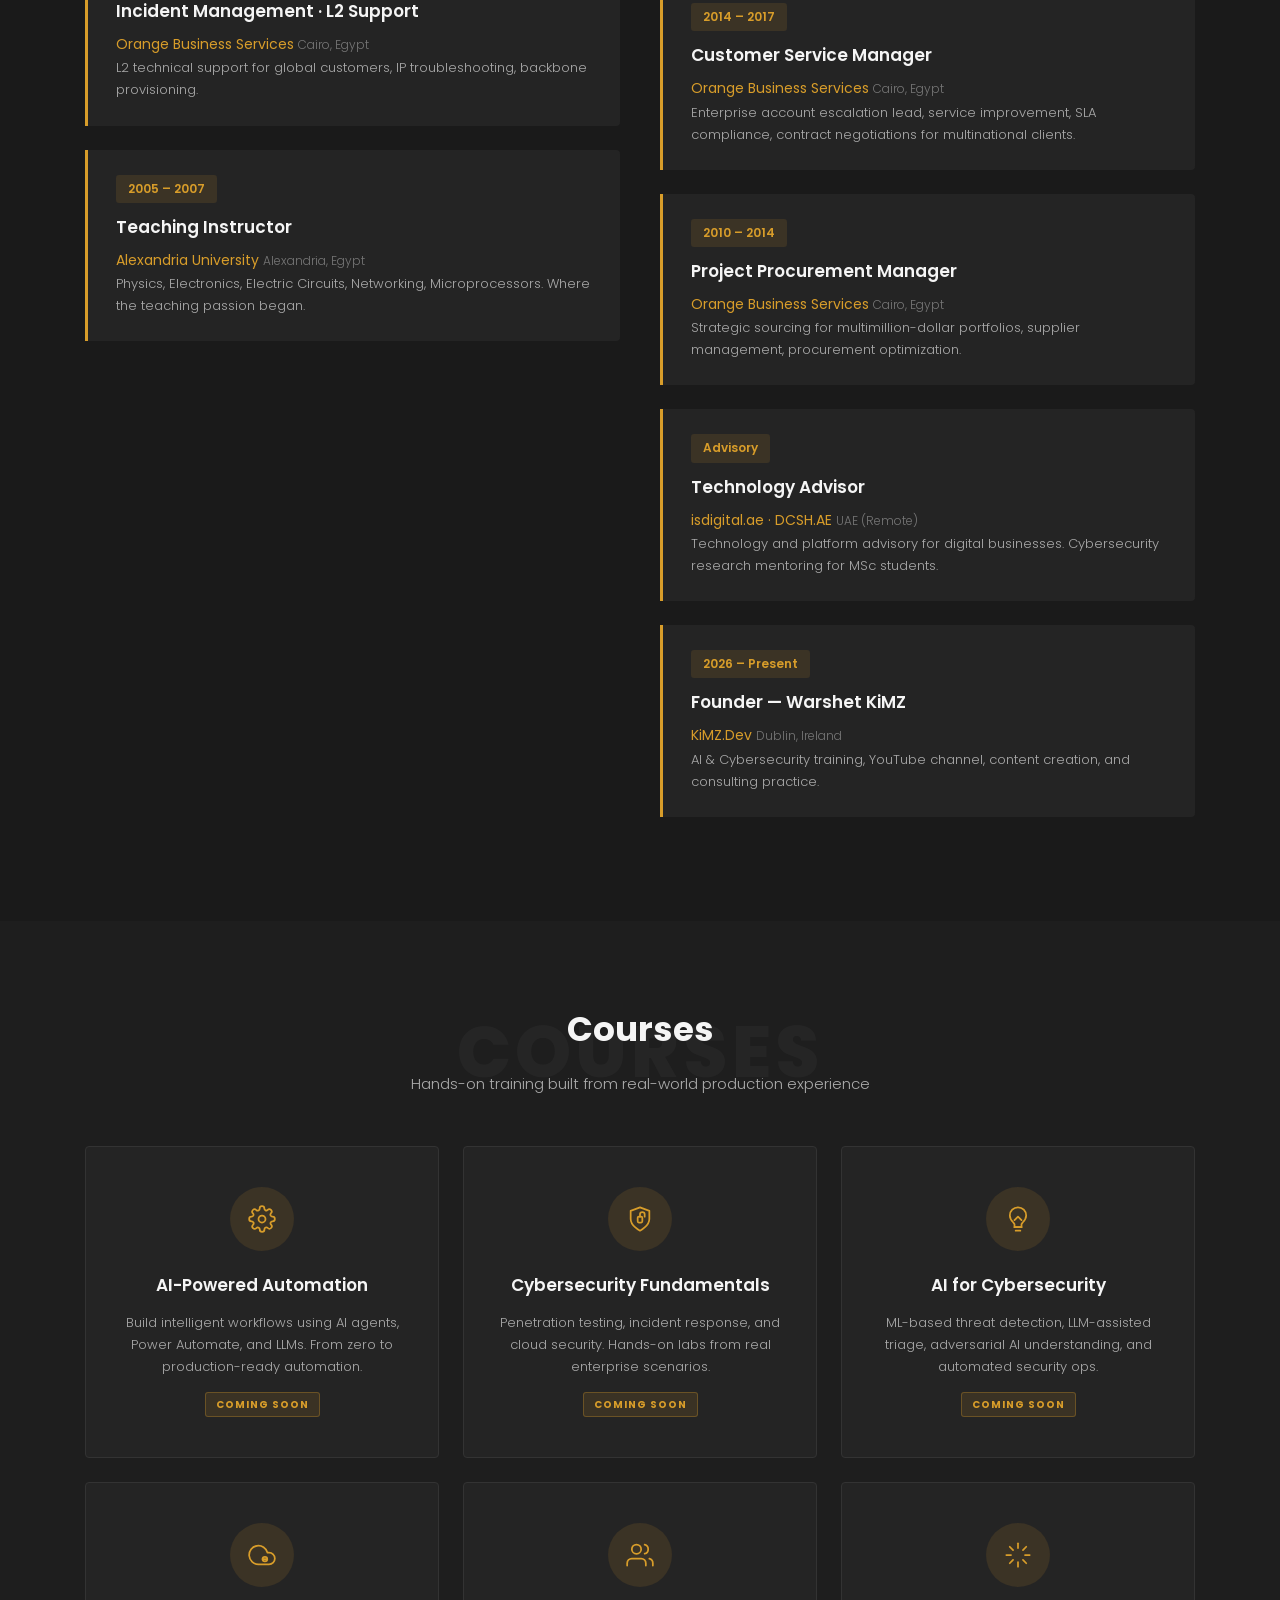
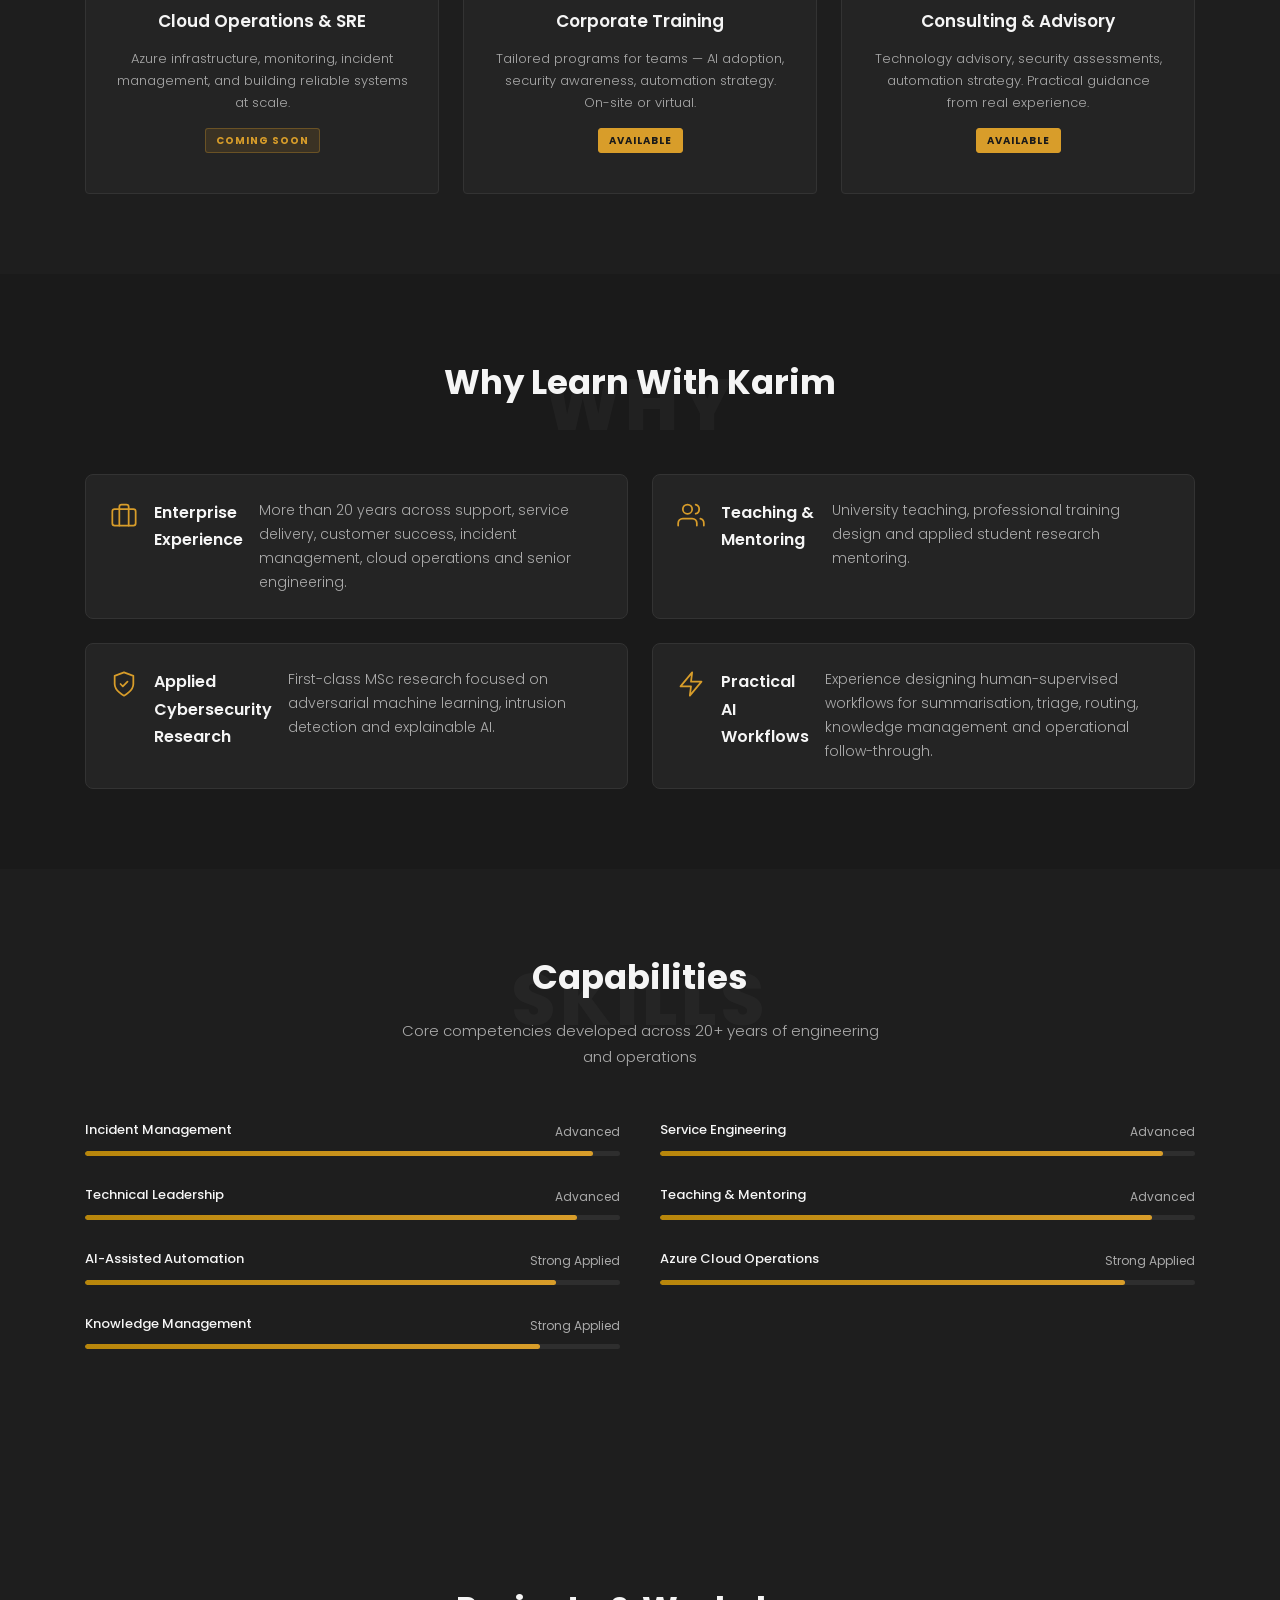
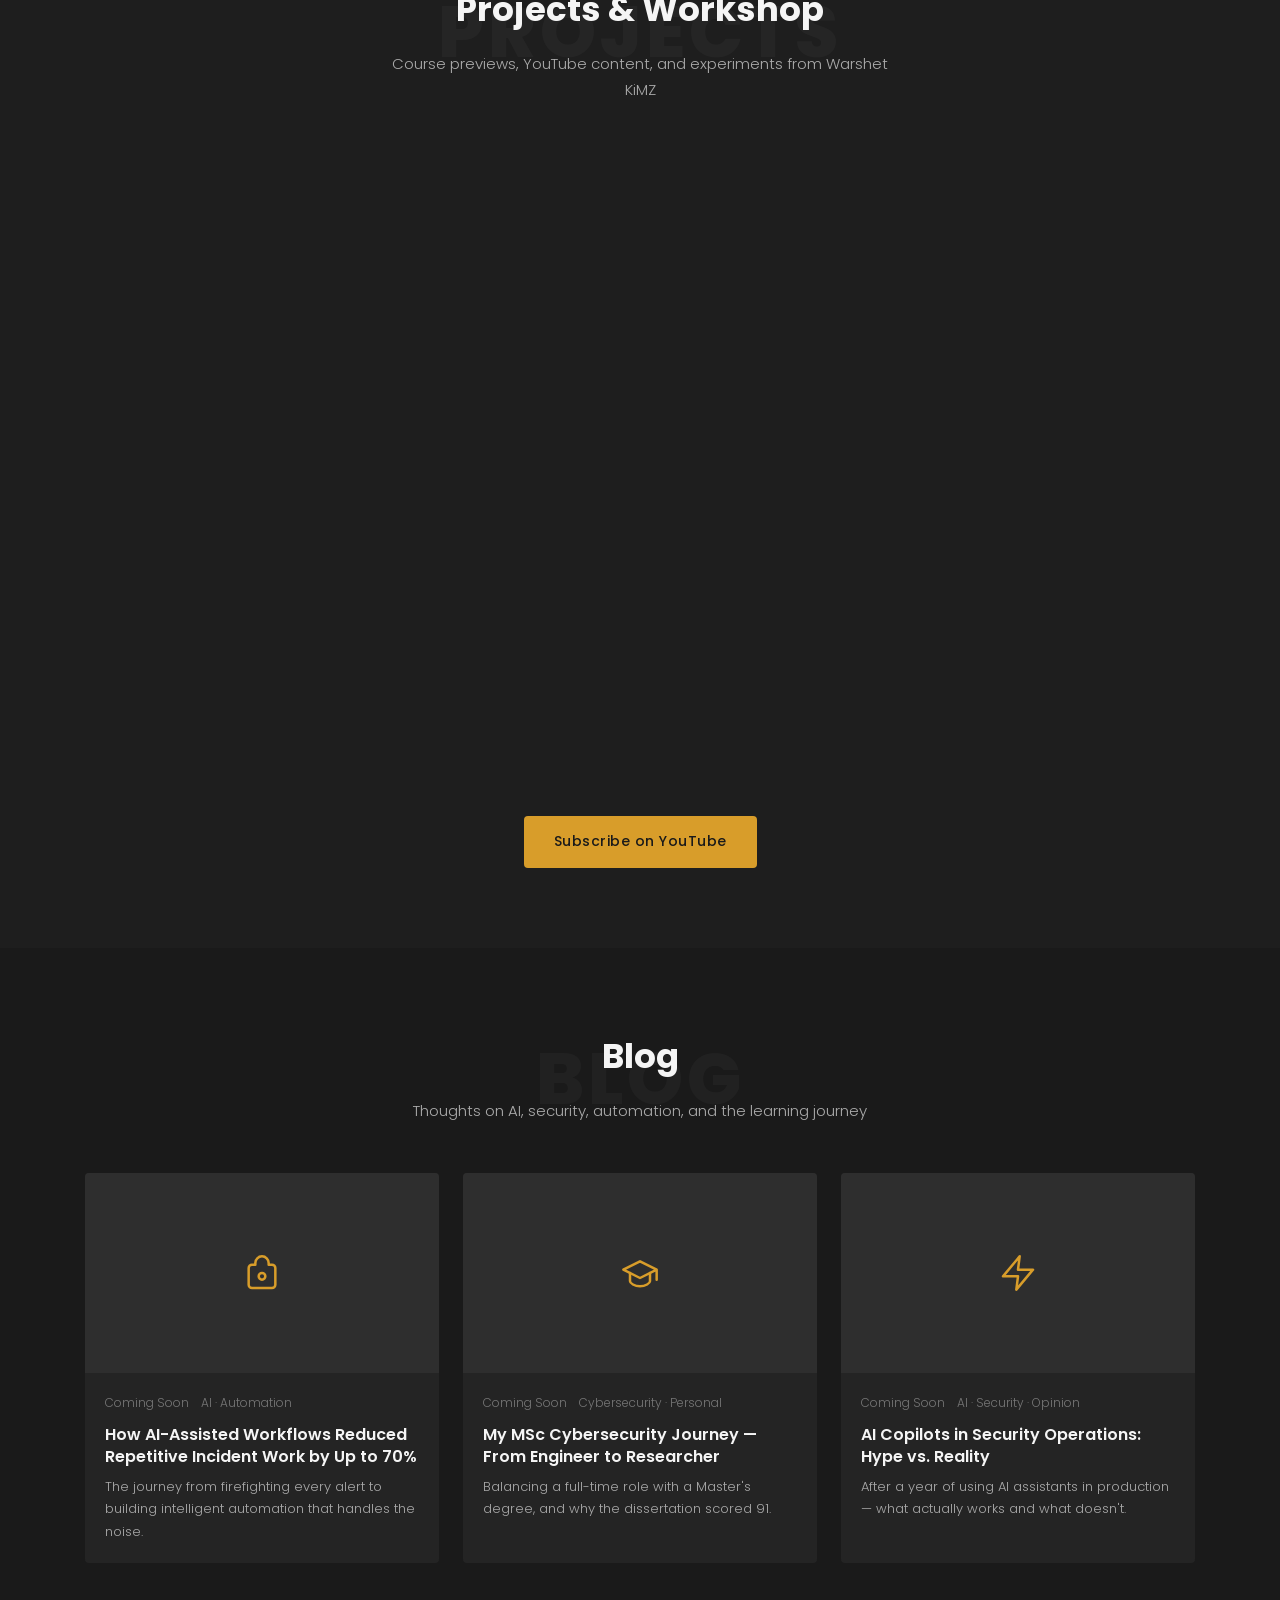
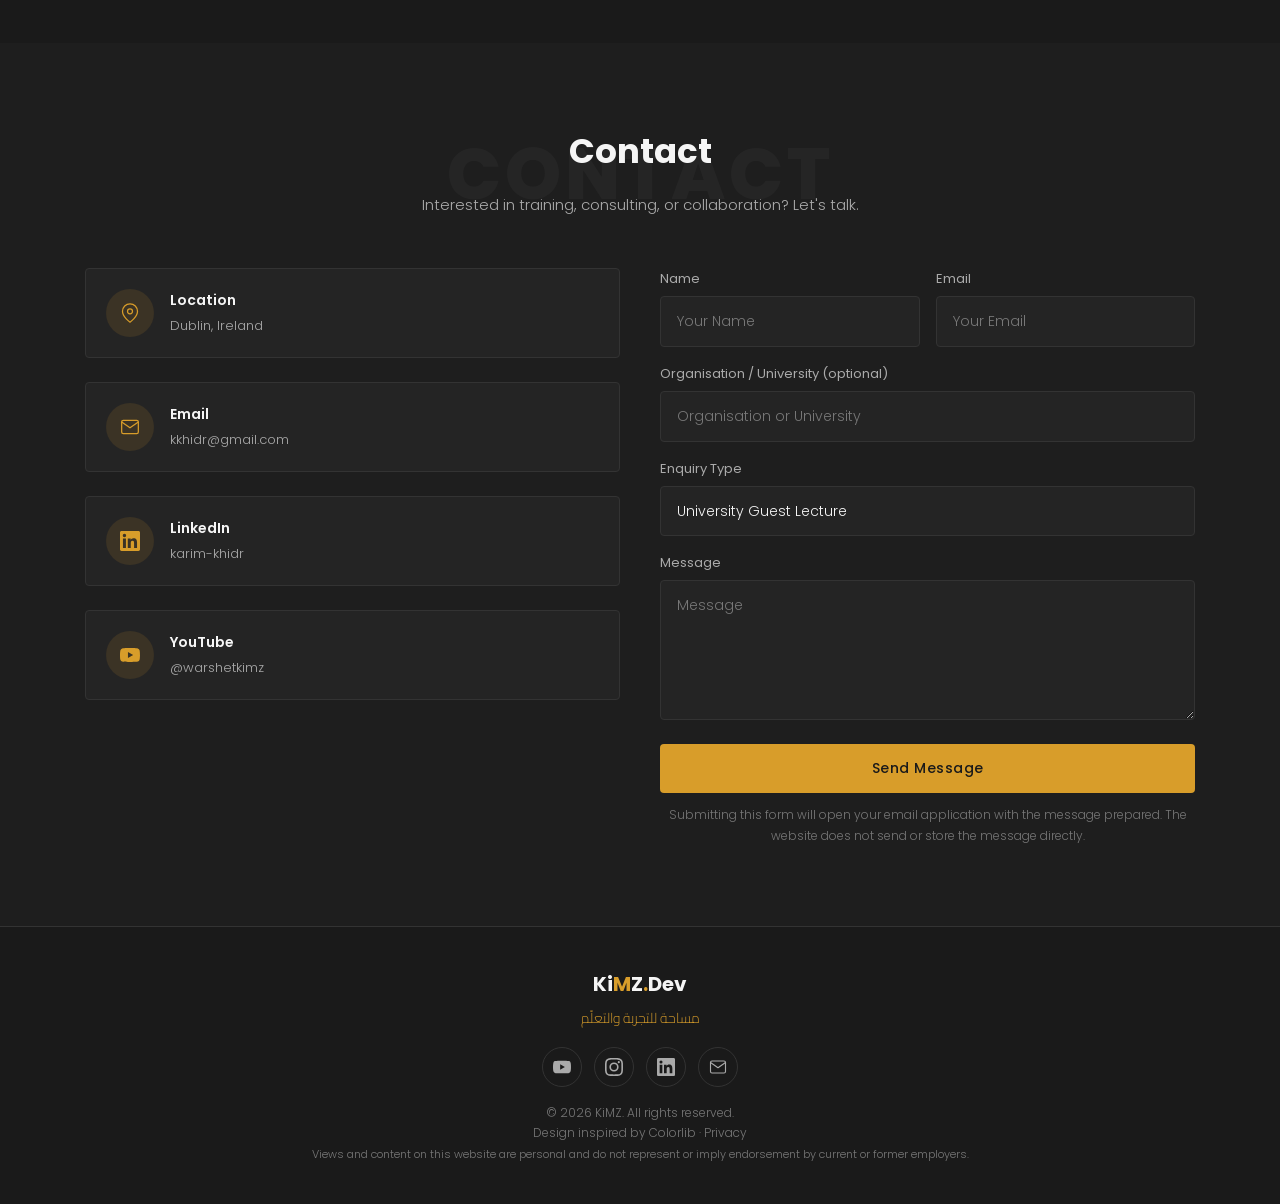
==== commit 7c59feea: "Technical cleanup: legacy removal, accessibility, JS refactor, CI Repository cleanup: - Removed 14 l" ====
--- a/index.html
+++ b/index.html
@@ -1,6 +1,8 @@
 <!DOCTYPE html>
 <html lang="en">
+<!-- build: kimz-dev-main -->
 <head>
+  <meta name="kimz-build" content="v2-maintenance">
   <meta charset="UTF-8">
   <meta name="viewport" content="width=device-width, initial-scale=1.0">
   <title>Karim Khidr | AI & Cybersecurity Trainer in Ireland — KiMZ.Dev</title>
@@ -43,7 +45,7 @@
 <body>
 
 <!-- Skip to content -->
-<a href="#about" class="skip-link">Skip to main content</a>
+<a href="#main-content" class="skip-link">Skip to main content</a>
 
 <!-- ═══ NAVBAR ═══ -->
 <nav class="navbar">
@@ -58,12 +60,13 @@
       <li><a href="#projects" data-i18n="nav.projects">Projects</a></li>
       <li><a href="#blog" data-i18n="nav.blog">Blog</a></li>
       <li><a href="#contact" data-i18n="nav.contact">Contact</a></li>
-      <li><button class="lang-btn" onclick="toggleLanguage()">عربي</button></li>
+      <li><button class="lang-btn" type="button" aria-label="Switch to Arabic">عربي</button></li>
     </ul>
-    <button class="nav-toggle" onclick="toggleMobileNav()" aria-expanded="false" aria-controls="nav-menu" aria-label="Toggle navigation">☰</button>
+    <button class="nav-toggle" type="button" aria-expanded="false" aria-controls="nav-menu" aria-label="Toggle navigation"><svg width="24" height="24" viewBox="0 0 24 24" fill="none" stroke="currentColor" stroke-width="2"><line x1="3" y1="6" x2="21" y2="6"/><line x1="3" y1="12" x2="21" y2="12"/><line x1="3" y1="18" x2="21" y2="18"/></svg></button>
   </div>
 </nav>
 
+<main id="main-content">
 <!-- ═══ HERO SLIDER ═══ -->
 <section class="hero" id="home">
   <div class="hero-slider">
@@ -85,7 +88,7 @@
           </div>
           <div class="hero-img">
             <div class="hero-avatar-circle">
-              <img src="assets/img/optimized/avatar-night.webp" alt="Karim Khidr" loading="eager" width="400" height="400">
+              <img src="assets/img/optimized/avatar-night.webp" alt="Karim Khidr" loading="eager" fetchpriority="high" width="400" height="400">
             </div>
           </div>
         </div>
@@ -142,9 +145,10 @@
   </div>
 
   <div class="hero-dots">
-    <div class="hero-dot active" onclick="goToSlide(0)"></div>
-    <div class="hero-dot" onclick="goToSlide(1)"></div>
-    <div class="hero-dot" onclick="goToSlide(2)"></div>
+    <button class="hero-dot active" type="button" data-slide-index="0" aria-label="Show slide 1" aria-current="true"></button>
+    <button class="hero-dot" type="button" data-slide-index="1" aria-label="Show slide 2" aria-current="false"></button>
+    <button class="hero-dot" type="button" data-slide-index="2" aria-label="Show slide 3" aria-current="false"></button>
+    <button class="hero-pause" type="button" aria-label="Pause slider" aria-pressed="false"><svg width="16" height="16" viewBox="0 0 16 16" fill="currentColor"><rect x="2" y="1" width="4" height="14"/><rect x="10" y="1" width="4" height="14"/></svg></button>
   </div>
 </section>
 
@@ -158,7 +162,7 @@
         </div>
         <h3 data-i18n="pathways.students_title">Students & Junior Professionals</h3>
         <p data-i18n="pathways.students_desc">Career-focused sessions, practical cybersecurity foundations and responsible use of AI as a learning assistant.</p>
-        <a href="#contact" class="btn btn-outline btn-sm" data-i18n="pathways.students_cta">Explore Student Training</a>
+        <a href="#contact" class="btn btn-outline btn-sm" data-i18n="pathways.students_cta" data-enquiry="Student Workshop">Explore Student Training</a>
       </div>
 
       <div class="pathway-card animate">
@@ -167,7 +171,7 @@
         </div>
         <h3 data-i18n="pathways.universities_title">Universities</h3>
         <p data-i18n="pathways.universities_desc">Guest lectures, 90-minute intensive sessions and applied programmes designed for computer science and cybersecurity students.</p>
-        <a href="#contact" class="btn btn-outline btn-sm" data-i18n="pathways.universities_cta">Request a University Session</a>
+        <a href="#contact" class="btn btn-outline btn-sm" data-i18n="pathways.universities_cta" data-enquiry="University Guest Lecture">Request a University Session</a>
       </div>
 
       <div class="pathway-card animate">
@@ -176,7 +180,7 @@
         </div>
         <h3 data-i18n="pathways.orgs_title">Organisations</h3>
         <p data-i18n="pathways.orgs_desc">Practical training and advisory sessions covering AI workflows, cybersecurity, cloud operations and technical service practices.</p>
-        <a href="#contact" class="btn btn-outline btn-sm" data-i18n="pathways.orgs_cta">Discuss Corporate Training</a>
+        <a href="#contact" class="btn btn-outline btn-sm" data-i18n="pathways.orgs_cta" data-enquiry="Corporate Training">Discuss Corporate Training</a>
       </div>
     </div>
   </div>
@@ -681,8 +685,8 @@
             <input type="text" id="contact-org" name="organisation" class="form-control" placeholder="Organisation or University" autocomplete="organization" data-i18n="contact.org">
           </div>
           <div class="form-group">
-            <label for="contact-subject" class="form-label" data-i18n="contact.subject_label">Enquiry Type</label>
-            <select id="contact-subject" name="subject" class="form-control">
+            <label for="enquiry-type" class="form-label" data-i18n="contact.subject_label">Enquiry Type</label>
+            <select id="enquiry-type" name="subject" class="form-control">
               <option value="University Guest Lecture">University Guest Lecture</option>
               <option value="Student Workshop">Student Workshop</option>
               <option value="Corporate Training">Corporate Training</option>
@@ -704,6 +708,7 @@
     </div>
   </div>
 </section>
+</main>
 
 <!-- ═══ FOOTER ═══ -->
 <footer class="footer">
--- a/css/clark.css
+++ b/css/clark.css
@@ -151,12 +151,13 @@
 
 .hero-slide {
   position: absolute; top: 0; left: 0; width: 100%; height: 100%;
-  opacity: 0; transition: opacity 0.8s ease;
+  opacity: 0; visibility: hidden; pointer-events: none;
+  transition: opacity 0.8s ease, visibility 0s 0.8s;
   display: flex; align-items: center;
   background-size: cover; background-position: center; background-repeat: no-repeat;
 }
 
-.hero-slide.active { opacity: 1; }
+.hero-slide.active { opacity: 1; visibility: visible; pointer-events: auto; transition: opacity 0.8s ease, visibility 0s; }
 
 .hero-slide .overlay {
   position: absolute; inset: 0;
@@ -232,16 +233,25 @@
 
 .hero-dots {
   position: absolute; bottom: 40px; left: 50%; transform: translateX(-50%);
-  z-index: 10; display: flex; gap: 10px;
+  z-index: 10; display: flex; gap: 10px; align-items: center;
 }
 
 .hero-dot {
   width: 10px; height: 10px; border-radius: 50%;
   border: 2px solid rgba(255,255,255,0.4); background: transparent;
-  cursor: pointer; transition: all 0.3s;
+  cursor: pointer; transition: all 0.3s; padding: 0;
+  appearance: none; -webkit-appearance: none;
 }
 
 .hero-dot.active { background: var(--gold); border-color: var(--gold); width: 28px; border-radius: 5px; }
+
+.hero-pause {
+  width: 28px; height: 28px; border: none; background: rgba(255,255,255,0.15);
+  border-radius: 50%; cursor: pointer; color: #fff; display: flex;
+  align-items: center; justify-content: center; margin-inline-start: 8px;
+  transition: background 0.2s;
+}
+.hero-pause:hover { background: rgba(255,255,255,0.3); }
 
 /* ═══ SECTIONS ═══ */
 .section { padding: 80px 0; }
